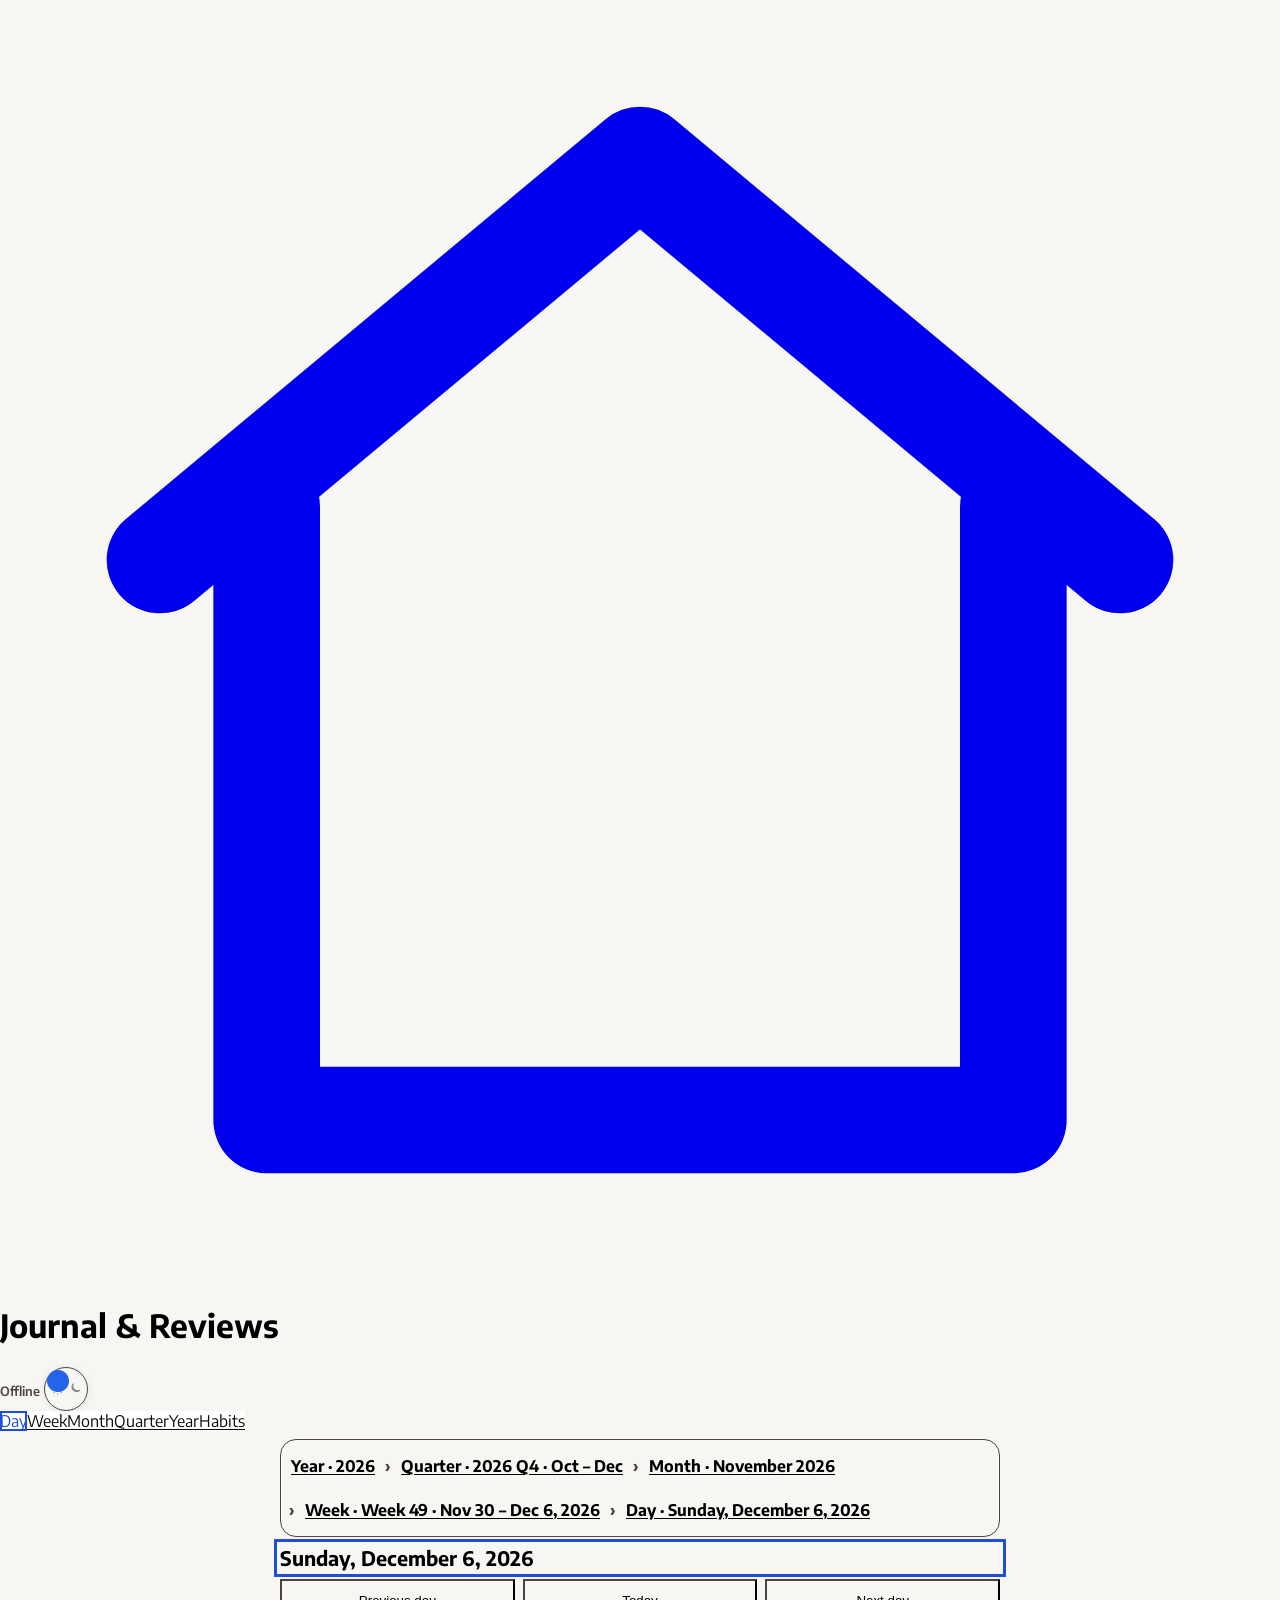
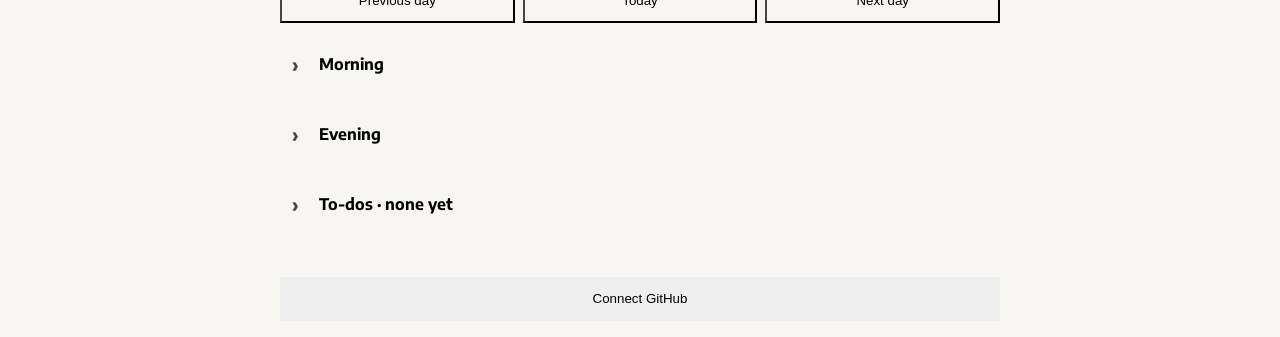
==== next/index.html @ 81396f69 "Add the journal next frame, navigation, and accessibility base. The new shell keeps the current hash" ====
<!DOCTYPE html>
<html lang="en">
<head>
  <meta charset="utf-8" />
  <meta name="viewport" content="width=device-width, initial-scale=1, viewport-fit=cover" />
  <meta name="theme-color" content="#f6f4ef" />
  <meta name="apple-mobile-web-app-capable" content="yes" />
  <meta name="apple-mobile-web-app-title" content="Journal" />
  <title>Journal & Reviews</title>
  <link rel="icon" href="data:image/svg+xml,<svg xmlns='http://www.w3.org/2000/svg' viewBox='0 0 100 100'><text y='.9em' font-size='90'>📓</text></svg>" />
  <link rel="stylesheet" href="https://fonts.googleapis.com/css2?family=Encode+Sans:wght@400;500;600;700&display=swap" />
  <link rel="stylesheet" href="../dong-ui/theme.css" />
  <link rel="stylesheet" href="/ui/shell.css" />
  <link rel="stylesheet" href="css/base.css" />
  <link rel="manifest" href="manifest.webmanifest" />
  <script src="../dong-ui/theme.js"></script>
</head>
<body class="dx">
  <a class="skip-link" href="#main">Skip to content</a>
  <header class="dx-header">
    <a class="dx-home" href="/" aria-label="Home">
      <svg viewBox="0 0 24 24" fill="none" stroke="currentColor" stroke-width="2" stroke-linecap="round" stroke-linejoin="round" aria-hidden="true"><path d="M3 10.5 12 3l9 7.5"/><path d="M5 9.5V21h14V9.5"/></svg>
    </a>
    <h1 class="dx-title">Journal &amp; Reviews</h1>
    <div class="dx-actions">
      <span id="sync-label" aria-live="polite"></span>
      <button type="button" data-dong-theme-toggle aria-label="Toggle color theme"></button>
    </div>
  </header>
  <nav id="tabs" class="dx-tabs" aria-label="Review period"></nav>
  <nav id="crumbs" class="crumbs" aria-label="Breadcrumb"></nav>
  <main id="main" tabindex="-1">
    <div class="period dx-card">
      <h2 id="period-heading" tabindex="-1"></h2>
      <div class="period-nav">
        <button type="button" id="prev" class="dx-btn dx-btn--ghost">Previous</button>
        <button type="button" id="today" class="dx-btn dx-btn--ghost">Today</button>
        <button type="button" id="next" class="dx-btn dx-btn--ghost">Next</button>
      </div>
    </div>
    <div id="view"></div>
  </main>
  <footer id="connect">
    <button type="button" id="btn-connect" class="dx-btn">Connect GitHub</button>
  </footer>
  <div id="announce" class="sr-only" aria-live="polite"></div>
  <script src="js/ui.js"></script>
  <script src="js/app.js"></script>
</body>
</html>
---- dong-ui/theme.css ----
/**
 * dong-ui — CloudCLI-inspired design tokens (original reimplementation).
 * Light: warm cream. Dark: near-black. Toggle via html.dark + theme.js.
 */

:root {
  --background: 44 22% 96%;
  --foreground: 36 25% 4%;
  --card: 0 0% 100%;
  --card-foreground: 36 25% 4%;
  --popover: 0 0% 100%;
  --popover-foreground: 36 25% 4%;
  --primary: 221.2 83.2% 53.3%;
  --primary-foreground: 210 40% 98%;
  --secondary: 44 15% 91%;
  --secondary-foreground: 36 15% 18%;
  --muted: 44 15% 91%;
  --muted-foreground: 40 8% 36%;
  --accent: 44 15% 91%;
  --accent-foreground: 36 15% 18%;
  --destructive: 0 84.2% 60.2%;
  --destructive-foreground: 210 40% 98%;
  --border: 44 14% 87%;
  --input: 44 14% 87%;
  --ring: 221.2 83.2% 53.3%;
  --radius: 0.5rem;

  --bg-hex: #f6f4ef;
  --fg-hex: #0d0b08;
  --card-hex: #ffffff;
  --primary-hex: #2563eb;
  --muted-hex: #ebeae5;
  --muted-fg-hex: #5c574f;
  --border-hex: #e2e0d9;
  --theme-color: #f6f4ef;

  --nav-glass-bg: 44 22% 96% / 0.7;
  --nav-glass-blur: 20px;
  --nav-glass-saturate: 1.8;

  --font-sans: "Encode Sans", -apple-system, BlinkMacSystemFont, "Segoe UI",
    Roboto, "Helvetica Neue", Arial, sans-serif;
  --app-accent: hsl(var(--primary));

  /* Compatibility aliases for existing app CSS (do not clobber HSL tokens) */
  --bg: hsl(var(--background));
  --bg-deep: hsl(var(--secondary));
  --bg-mid: hsl(var(--secondary));
  --bg-raised: hsl(var(--card));
  --bg-card: hsl(var(--card));
  --bg-elevated: hsl(var(--secondary));
  --ink: hsl(var(--foreground));
  --text: hsl(var(--foreground));
  --text-dim: hsl(var(--muted-foreground));
  --text-mute: hsl(var(--muted-foreground));
  --muted-text: hsl(var(--muted-foreground));
  --line: hsl(var(--border));
  --surface: hsl(var(--card) / 0.85);
  --font-body: var(--font-sans);
  --font-ui: var(--font-sans);
  --font-display: var(--font-sans);

  color-scheme: light;
}

html.dark {
  --background: 0 0% 8%;
  --foreground: 40 8% 93%;
  --card: 0 0% 12%;
  --card-foreground: 40 8% 93%;
  --popover: 0 0% 12%;
  --popover-foreground: 40 8% 93%;
  --primary: 217.2 91.2% 59.8%;
  --primary-foreground: 0 0% 8%;
  --secondary: 0 0% 17%;
  --secondary-foreground: 40 8% 93%;
  --muted: 0 0% 17%;
  --muted-foreground: 0 0% 72%;
  --accent: 0 0% 17%;
  --accent-foreground: 40 8% 93%;
  --destructive: 0 62.8% 30.6%;
  --destructive-foreground: 40 8% 93%;
  --border: 0 0% 17%;
  --input: 0 0% 23%;
  --ring: 217.2 91.2% 59.8%;

  --bg-hex: #141414;
  --fg-hex: #efeeec;
  --card-hex: #1f1f1f;
  --primary-hex: #3b82f6;
  --muted-hex: #2b2b2b;
  --muted-fg-hex: #b8b8b8;
  --border-hex: #2b2b2b;
  --theme-color: #141414;

  --nav-glass-bg: 0 0% 12% / 0.55;
  --nav-glass-blur: 24px;
  --nav-glass-saturate: 1.6;

  --bg: hsl(var(--background));
  --bg-deep: hsl(0 0% 6%);
  --bg-mid: hsl(var(--secondary));
  --bg-raised: hsl(var(--card));
  --bg-card: hsl(var(--card));
  --bg-elevated: hsl(var(--secondary));
  --ink: hsl(var(--foreground));
  --text: hsl(var(--foreground));
  --text-dim: hsl(var(--muted-foreground));
  --text-mute: hsl(var(--muted-foreground));
  --muted-text: hsl(var(--muted-foreground));
  --line: hsl(var(--border));
  --surface: hsl(var(--card) / 0.9);

  color-scheme: dark;
}

*,
*::before,
*::after {
  box-sizing: border-box;
}

html {
  -webkit-text-size-adjust: 100%;
}

body {
  margin: 0;
  min-height: 100vh;
  font-family: var(--font-sans);
  color: hsl(var(--foreground));
  background: hsl(var(--background));
  -webkit-font-smoothing: antialiased;
  -moz-osx-font-smoothing: grayscale;
}

body,
div,
section,
article,
aside,
header,
footer,
nav,
main,
h1,
h2,
h3,
h4,
h5,
h6,
p,
span,
ul,
ol,
li,
table,
tr,
td,
th,
form,
label {
  transition: background-color 200ms ease-in-out, border-color 200ms ease-in-out,
    color 200ms ease-in-out;
}

@media (prefers-reduced-motion: reduce) {
  *,
  *::before,
  *::after {
    animation-duration: 0.01ms !important;
    animation-iteration-count: 1 !important;
    transition-duration: 0.01ms !important;
  }
}

.nav-glass {
  background: hsl(var(--nav-glass-bg));
  backdrop-filter: blur(var(--nav-glass-blur)) saturate(var(--nav-glass-saturate));
  -webkit-backdrop-filter: blur(var(--nav-glass-blur))
    saturate(var(--nav-glass-saturate));
}

.ui-card {
  background: hsl(var(--card));
  color: hsl(var(--card-foreground));
  border: 1px solid hsl(var(--border) / 0.7);
  border-radius: calc(var(--radius) + 4px);
  box-shadow: 0 1px 2px hsl(0 0% 0% / 0.04);
}

.ui-btn {
  display: inline-flex;
  align-items: center;
  justify-content: center;
  gap: 0.4rem;
  height: 2.5rem;
  padding: 0 1rem;
  border-radius: var(--radius);
  border: 1px solid transparent;
  font-family: var(--font-sans);
  font-size: 0.875rem;
  font-weight: 500;
  cursor: pointer;
  background: hsl(var(--primary));
  color: hsl(var(--primary-foreground));
  transition: background-color 150ms ease, border-color 150ms ease,
    transform 100ms ease;
}

.ui-btn:hover {
  filter: brightness(1.05);
}

.ui-btn:focus-visible {
  outline: none;
  box-shadow: 0 0 0 3px hsl(var(--ring) / 0.35);
}

.ui-btn-ghost {
  background: hsl(var(--secondary));
  color: hsl(var(--secondary-foreground));
  border-color: hsl(var(--border) / 0.6);
}

.dong-theme-toggle {
  position: fixed;
  top: max(0.75rem, env(safe-area-inset-top));
  right: max(0.75rem, env(safe-area-inset-right));
  z-index: 1000;
  display: inline-flex;
  align-items: center;
  justify-content: center;
  width: 2.75rem;
  height: 1.75rem;
  padding: 0;
  border: 1px solid hsl(var(--border) / 0.7);
  border-radius: 999px;
  background: hsl(var(--card) / 0.85);
  backdrop-filter: blur(12px) saturate(1.4);
  -webkit-backdrop-filter: blur(12px) saturate(1.4);
  color: hsl(var(--foreground));
  cursor: pointer;
  box-shadow: 0 1px 8px hsl(0 0% 0% / 0.08);
}

.dong-theme-toggle:focus-visible {
  outline: none;
  box-shadow: 0 0 0 3px hsl(var(--ring) / 0.35);
}

.dong-theme-toggle__track {
  position: relative;
  width: 100%;
  height: 100%;
  display: flex;
  align-items: center;
  justify-content: space-between;
  padding: 0 0.35rem;
}

.dong-theme-toggle__icon {
  width: 0.85rem;
  height: 0.85rem;
  opacity: 0.45;
}

.dong-theme-toggle__icon.is-active {
  opacity: 1;
  color: hsl(var(--primary));
}

.dong-theme-toggle__knob {
  position: absolute;
  top: 2px;
  left: 2px;
  width: calc(1.75rem - 6px);
  height: calc(1.75rem - 6px);
  border-radius: 999px;
  background: hsl(var(--primary));
  transition: transform 180ms cubic-bezier(0.4, 0, 0.2, 1);
  pointer-events: none;
}

html.dark .dong-theme-toggle__knob {
  transform: translateX(1rem);
}

.dong-topbar {
  position: sticky;
  top: 0;
  z-index: 50;
  display: flex;
  align-items: center;
  justify-content: space-between;
  gap: 0.75rem;
  min-height: 3rem;
  padding: 0.5rem 1rem;
  padding-top: max(0.5rem, env(safe-area-inset-top));
  border-bottom: 1px solid hsl(var(--border) / 0.5);
}

.dong-topbar .dong-theme-toggle {
  position: static;
}

.dong-home-link {
  display: inline-flex;
  align-items: center;
  justify-content: center;
  flex-shrink: 0;
  width: 44px;
  height: 44px;
  margin-left: auto;
  border-radius: 999px;
  color: hsl(var(--muted-foreground));
  text-decoration: none;
  transition: color 0.15s, background-color 0.15s;
}

.dong-home-link:hover,
.dong-home-link:focus-visible {
  color: hsl(var(--foreground));
  background: hsl(var(--muted-foreground) / 0.12);
}

/* App headers often push the toggle right with an auto margin; the link takes that role. */
.dong-home-link + .dong-theme-toggle {
  margin-left: 0 !important;
}
---- next/css/base.css ----
/* Frame layout, contrast, focus, and folds for the rebuilt journal. */

[hidden] {
  display: none !important;
}

:root {
  --jn-focus: #1d4ed8;
  --jn-line: #4b453f;
  --jn-text: var(--dx-text);
  --jn-muted: #4b453f;
}

html.dark {
  --jn-focus: #93c5fd;
  --jn-line: #d4d4d4;
  --jn-muted: #d4d4d4;
}

body.dx,
body.dx *,
body.dx *::before,
body.dx *::after {
  box-sizing: border-box;
}

body.dx {
  max-width: 100%;
}

body.dx * {
  transition: none !important;
}

body.dx,
.dx-card,
.crumbs,
.dx-header,
.dx-tabs,
.todo textarea,
.info-tip {
  color: var(--dx-text);
}

.dx-header,
.dx-tabs,
.dx-card,
.crumbs,
.todo textarea,
.info-tip,
.skip-link:focus {
  background-color: var(--dx-card-solid);
}

.dx-header {
  background-color: var(--dx-bg);
  max-width: 100%;
}

.dx-actions {
  min-width: 0;
}

#sync-label {
  min-width: 0;
  max-width: 6.5rem;
  overflow: hidden;
  text-overflow: ellipsis;
  white-space: nowrap;
  text-align: right;
  font-size: 0.8rem;
  font-weight: 600;
  color: var(--jn-muted);
}

.dx-header .dong-theme-toggle {
  position: static;
  width: 44px;
  height: 44px;
  min-width: 44px;
  min-height: 44px;
  flex: 0 0 44px;
  border-color: var(--jn-line);
  color: var(--dx-text);
  background: var(--dx-card-solid);
}

#main,
.crumbs,
#connect {
  width: min(720px, calc(100% - 24px));
  margin-left: auto;
  margin-right: auto;
}

#main {
  padding-bottom: calc(24px + env(safe-area-inset-bottom));
}

#main:focus {
  outline: none;
}

.dx-tabs {
  flex-wrap: wrap;
  overflow: visible;
  width: min(720px, calc(100% - 24px));
  border-radius: 16px;
  background: var(--dx-card-solid);
  border-color: var(--jn-line);
}

.dx-tabs > a {
  flex: 1 1 calc(33.33% - 4px);
  min-width: 44px;
  min-height: 44px;
  white-space: normal;
  background-color: #ffffff;
  color: #0d0b08;
  text-decoration: underline;
  text-underline-offset: 2px;
}

.dx-tabs > a[aria-current="page"] {
  background-color: #ffffff;
  color: #1d4ed8;
  box-shadow: inset 0 0 0 2px #1d4ed8;
}

html.dark .dx-tabs {
  background-color: #1f1f1f;
  border-color: #d4d4d4;
}

html.dark .dx-tabs > a,
html.dark .dx-tabs > a[aria-current="page"] {
  background-color: #1f1f1f;
  color: #efeeec;
}

html.dark .dx-tabs > a[aria-current="page"] {
  color: #93c5fd;
  box-shadow: inset 0 0 0 2px #93c5fd;
}

.crumbs {
  margin-top: 8px;
  margin-bottom: 8px;
  padding: 4px;
  border: 1px solid var(--jn-line);
  border-radius: 16px;
}

.crumbs ol {
  display: flex;
  flex-wrap: wrap;
  align-items: center;
  gap: 0;
  list-style: none;
  margin: 0;
  padding: 0;
}

.crumbs li {
  display: flex;
  align-items: center;
  min-width: 0;
  max-width: 100%;
}

.crumbs li + li::before {
  content: "\203A";
  padding: 0 4px;
  color: var(--jn-muted);
  font-weight: 700;
}

.crumbs a {
  display: inline-flex;
  align-items: center;
  max-width: 100%;
  min-width: 44px;
  min-height: 44px;
  padding: 4px 6px;
  color: var(--dx-accent);
  font-weight: 700;
  overflow-wrap: anywhere;
  text-decoration: underline;
  text-underline-offset: 2px;
}

.period {
  margin: 8px 0 12px;
}

#period-heading {
  margin: 0 0 8px;
  font-size: 1.25rem;
  line-height: 1.3;
  overflow-wrap: anywhere;
}

#period-heading:focus {
  outline: 3px solid var(--jn-focus);
  outline-offset: 3px;
}

.period-nav {
  display: flex;
  flex-wrap: wrap;
  gap: 8px;
}

.period-nav .dx-btn {
  flex: 1 1 30%;
  max-width: 100%;
  min-width: 44px;
  min-height: 44px;
  white-space: normal;
}

.dx-btn {
  min-height: 44px;
  min-width: 44px;
  border-color: transparent;
}

.dx-btn--ghost {
  color: var(--dx-text);
  background: var(--dx-card-solid);
  border-color: var(--jn-line);
}

#connect {
  margin-top: 8px;
  margin-bottom: 16px;
}

#connect[hidden] {
  display: none;
}

#btn-connect {
  width: 100%;
}

.skip-link {
  position: absolute;
  left: 8px;
  top: 8px;
  z-index: 80;
  display: inline-flex;
  align-items: center;
  min-width: 44px;
  min-height: 44px;
  padding: 8px 12px;
  border-radius: 10px;
  background: var(--dx-card-solid);
  color: var(--dx-text);
  font-weight: 700;
  text-decoration: underline;
  transform: translateY(-160%);
  pointer-events: none;
}

.skip-link:focus {
  transform: none;
  pointer-events: auto;
}

.sr-only {
  position: absolute;
  width: 1px;
  height: 1px;
  padding: 0;
  margin: -1px;
  overflow: hidden;
  clip-path: inset(50%);
  white-space: nowrap;
  border: 0;
}

body.dx :focus-visible {
  outline: 3px solid var(--jn-focus);
  outline-offset: 2px;
}

.dx-header .dong-theme-toggle:focus-visible {
  outline: 3px solid var(--jn-focus);
  outline-offset: 2px;
  box-shadow: none;
}

.fold {
  margin: 0 0 10px;
  padding: 8px 12px;
  max-width: 100%;
}

.fold-summary {
  display: flex;
  align-items: center;
  gap: 8px;
  min-height: 44px;
  margin: 0;
  padding: 4px 0;
  list-style: none;
  cursor: pointer;
  font-weight: 700;
  line-height: 1.35;
}

.fold-summary::-webkit-details-marker {
  display: none;
}

.fold-summary::marker {
  content: "";
}

.fold-summary::before {
  content: "\203A";
  flex: 0 0 auto;
  width: 1em;
  color: var(--jn-muted);
  font-size: 1.2rem;
  line-height: 1;
}

.fold[open] > .fold-summary::before {
  transform: rotate(90deg);
}

.fold-line {
  min-width: 0;
  margin: 0;
  font-size: 1rem;
  line-height: 1.35;
}

.fold:not([open]) > .fold-summary .fold-line {
  overflow: hidden;
  white-space: nowrap;
  text-overflow: ellipsis;
}

.fold-body {
  min-width: 0;
  padding-top: 4px;
}

.field-line,
.empty-line,
.habit-note {
  margin: 0 0 8px;
  overflow-wrap: anywhere;
  line-height: 1.4;
}

.field-name {
  font-weight: 700;
}

.todo-list,
.undo-list {
  list-style: none;
  margin: 0;
  padding: 0;
}

.todo,
.undo-row {
  display: flex;
  flex-wrap: wrap;
  align-items: flex-start;
  gap: 8px;
  max-width: 100%;
  margin: 0 0 8px;
}

.todo-check {
  width: 44px;
  height: 44px;
  min-width: 44px;
  min-height: 44px;
  margin: 0;
  accent-color: var(--dx-accent);
  border: 2px solid var(--jn-line);
  border-radius: 8px;
}

.todo textarea {
  flex: 1 1 8rem;
  min-width: 0;
  min-height: 44px;
  box-sizing: border-box;
  padding: 10px 12px;
  border: 2px solid var(--jn-line);
  border-radius: 10px;
  font: inherit;
  font-size: 16px;
  line-height: 1.4;
  resize: vertical;
  background: var(--dx-card-solid);
  color: var(--dx-text);
}

.todo textarea::placeholder {
  color: var(--jn-muted);
  opacity: 1;
}

.todo .del,
.info-btn,
.undo-row button,
.add-todo {
  min-width: 44px;
  min-height: 44px;
}

.add-todo {
  width: 100%;
  margin-top: 4px;
}

.year-status {
  display: flex;
  flex-wrap: wrap;
  gap: 6px;
  width: 100%;
  margin: 0 0 8px;
}

.year-status [role="radio"] {
  min-width: 44px;
  min-height: 44px;
  padding: 8px 10px;
  border: 2px solid var(--jn-line);
  border-radius: 999px;
  background: var(--dx-card-solid);
  color: var(--dx-text);
  font: inherit;
  font-weight: 700;
}

.year-status [role="radio"][aria-checked="true"] {
  border-color: var(--dx-accent);
  box-shadow: inset 0 0 0 2px var(--dx-accent);
}

.info-wrap {
  position: relative;
  display: block;
  max-width: 100%;
  margin: 0 0 8px;
}

.info-tip {
  display: block;
  margin-top: 6px;
  padding: 8px 10px;
  border: 2px solid var(--jn-line);
  border-radius: 10px;
  line-height: 1.4;
  overflow-wrap: anywhere;
}

.undo-row {
  align-items: center;
}

html.dark .crumbs,
html.dark .dx-card,
html.dark .todo textarea,
html.dark .info-tip,
html.dark .dx-btn--ghost,
html.dark .info-btn,
html.dark .year-status [role="radio"] {
  background-color: #1f1f1f;
  color: #efeeec;
}

html.dark .crumbs a {
  background-color: #1f1f1f;
  color: #93c5fd;
}

html.dark .dx-btn {
  background-color: #60a5fa;
  color: #0d0d0d;
}

html.dark .dx-btn--ghost {
  background-color: #1f1f1f;
  color: #efeeec;
  border-color: #d4d4d4;
}

@media (prefers-reduced-motion: reduce) {
  *,
  *::before,
  *::after {
    animation: none !important;
    transition: none !important;
    scroll-behavior: auto !important;
  }
}
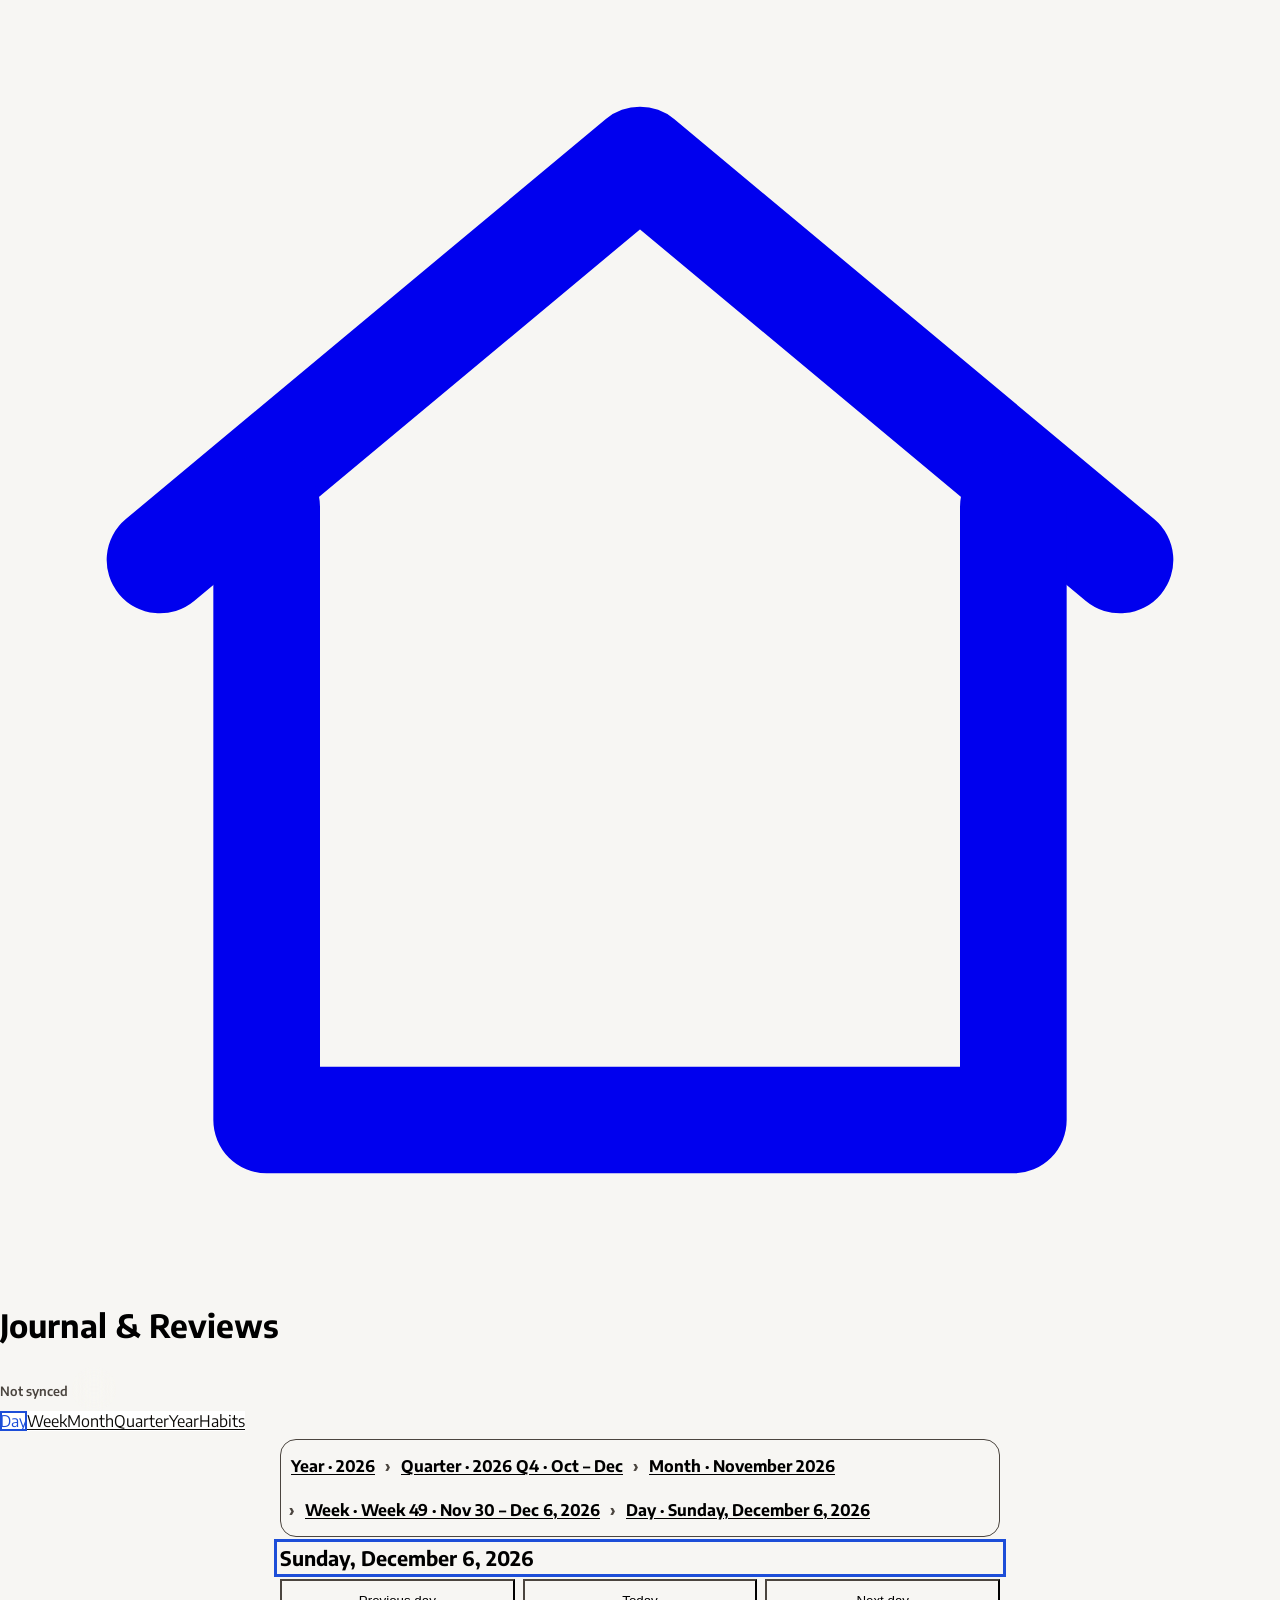
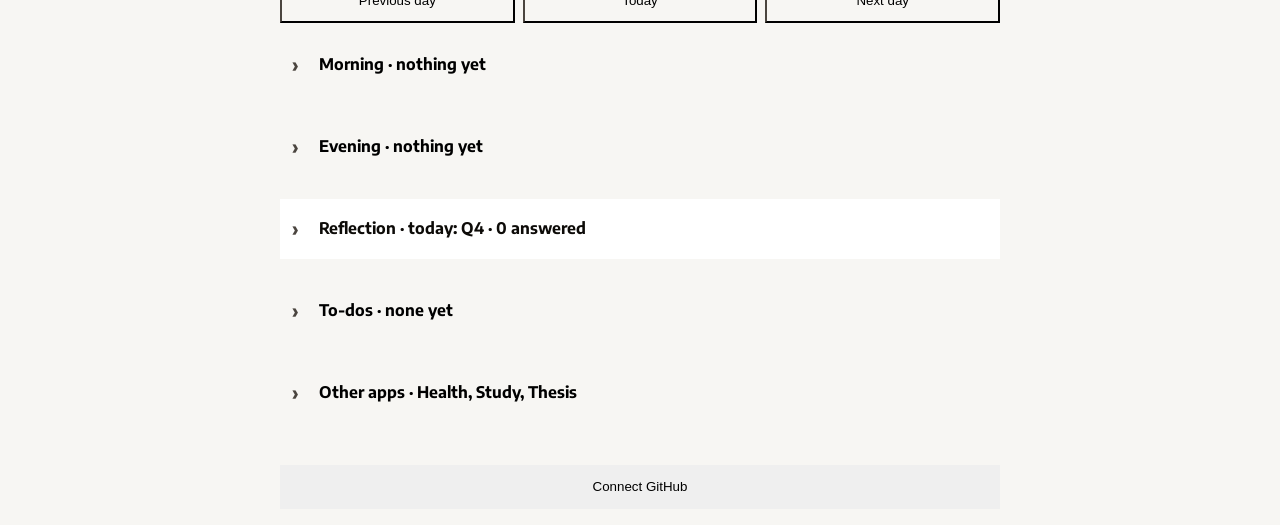
==== commit 565ffdee: "next: wire real JournalData/JournalOps/JournalUI and drop app.js stand-ins - index.html loads the re" ====
--- a/next/index.html
+++ b/next/index.html
@@ -12,6 +12,10 @@
   <link rel="stylesheet" href="../dong-ui/theme.css" />
   <link rel="stylesheet" href="/ui/shell.css" />
   <link rel="stylesheet" href="css/base.css" />
+  <link rel="stylesheet" href="css/day.css" />
+  <link rel="stylesheet" href="css/reflect.css" />
+  <link rel="stylesheet" href="css/period.css" />
+  <link rel="stylesheet" href="css/habits.css" />
   <link rel="manifest" href="manifest.webmanifest" />
   <script src="../dong-ui/theme.js"></script>
 </head>
@@ -44,7 +48,15 @@
     <button type="button" id="btn-connect" class="dx-btn">Connect GitHub</button>
   </footer>
   <div id="announce" class="sr-only" aria-live="polite"></div>
+  <script src="js/data.js"></script>
+  <script src="js/ops.js"></script>
+  <script src="js/gamify.js"></script>
   <script src="js/ui.js"></script>
+  <script src="js/trends.js"></script>
+  <script src="js/views/reflect.js"></script>
+  <script src="js/views/day.js"></script>
+  <script src="js/views/period.js"></script>
+  <script src="js/views/habits.js"></script>
   <script src="js/app.js"></script>
 </body>
 </html>
--- a/next/css/base.css
+++ b/next/css/base.css
@@ -297,25 +297,27 @@
   max-width: 100%;
 }
 
+.fold-heading {
+  margin: 0;
+  font-size: 1rem;
+}
+
 .fold-summary {
   display: flex;
   align-items: center;
   gap: 8px;
+  width: 100%;
   min-height: 44px;
   margin: 0;
   padding: 4px 0;
-  list-style: none;
+  border: 0;
+  background: none;
+  color: inherit;
+  font: inherit;
+  text-align: left;
   cursor: pointer;
   font-weight: 700;
   line-height: 1.35;
-}
-
-.fold-summary::-webkit-details-marker {
-  display: none;
-}
-
-.fold-summary::marker {
-  content: "";
 }
 
 .fold-summary::before {
@@ -327,8 +329,14 @@
   line-height: 1;
 }
 
-.fold[open] > .fold-summary::before {
+.fold.is-open > .fold-bar .fold-summary::before {
   transform: rotate(90deg);
+}
+
+@media (prefers-reduced-motion: no-preference) {
+  .fold-summary::before {
+    transition: transform 0.15s ease;
+  }
 }
 
 .fold-line {
@@ -338,7 +346,7 @@
   line-height: 1.35;
 }
 
-.fold:not([open]) > .fold-summary .fold-line {
+.fold:not(.is-open) > .fold-bar .fold-line {
   overflow: hidden;
   white-space: nowrap;
   text-overflow: ellipsis;
--- a/next/css/day.css
+++ b/next/css/day.css
@@ -0,0 +1,261 @@
+/* Day view. Cards stay opaque so text stays readable over the shell art. */
+
+.day-view {
+  display: flex;
+  flex-direction: column;
+  gap: 12px;
+  width: 100%;
+  max-width: 100%;
+  min-width: 0;
+  color: var(--dx-text);
+  overflow-wrap: anywhere;
+}
+
+.day-view,
+.day-view * {
+  box-sizing: border-box;
+  min-width: 0;
+}
+
+.day-quote,
+.day-fold {
+  max-width: 100%;
+  background: var(--dx-card-solid);
+  color: var(--dx-text);
+}
+
+.day-quote {
+  margin: 0;
+}
+
+.day-quote blockquote {
+  margin: 0;
+  max-width: 100%;
+  font-size: 1.05rem;
+  line-height: 1.45;
+  overflow-wrap: anywhere;
+  word-break: break-word;
+}
+
+.day-fold-body {
+  max-width: 100%;
+  padding-top: 8px;
+}
+
+.day-field {
+  margin: 0 0 12px;
+  max-width: 100%;
+}
+
+.day-label-row {
+  display: flex;
+  align-items: center;
+  justify-content: space-between;
+  gap: 8px;
+  max-width: 100%;
+}
+
+.day-label {
+  margin: 0;
+  font-weight: 600;
+  line-height: 1.35;
+}
+
+.day-copy,
+.day-note,
+.day-missing,
+.day-list,
+.day-carry-text,
+.day-meter {
+  max-width: 100%;
+  overflow-wrap: anywhere;
+  word-break: break-word;
+}
+
+.day-copy {
+  margin: 4px 0 0;
+  line-height: 1.45;
+  white-space: pre-wrap;
+}
+
+.day-list {
+  margin: 4px 0 0;
+  padding-left: 1.2rem;
+}
+
+.day-list li {
+  margin: 2px 0;
+  line-height: 1.4;
+}
+
+.day-note,
+.day-missing {
+  margin: 6px 0 0;
+  color: var(--dx-muted);
+  line-height: 1.4;
+}
+
+.day-meter {
+  display: flex;
+  align-items: center;
+  gap: 8px;
+  margin: 0 0 8px;
+  min-height: 44px;
+}
+
+.day-emoji {
+  flex: none;
+  font-size: 1.4rem;
+  line-height: 1;
+}
+
+.day-info {
+  flex: none;
+  min-width: 44px;
+  min-height: 44px;
+  padding: 0 12px;
+  border: 1px solid var(--dx-border);
+  border-radius: 10px;
+  background: var(--dx-card-solid);
+  color: var(--dx-text);
+  font: 600 0.9rem/1 var(--dx-font, inherit);
+}
+
+.day-view label {
+  display: flex;
+  align-items: flex-start;
+  gap: 8px;
+  max-width: 100%;
+}
+
+.day-view label span {
+  flex: 1;
+  padding-top: 10px;
+  overflow-wrap: anywhere;
+  word-break: break-word;
+}
+
+.day-todo {
+  display: flex;
+  flex-direction: column;
+  align-items: stretch;
+  gap: 8px;
+  margin: 0 0 12px;
+  max-width: 100%;
+}
+
+.day-study,
+.day-add,
+.day-app,
+.day-view button,
+.day-view a.dx-btn {
+  min-height: 44px;
+  min-width: 44px;
+  max-width: 100%;
+  white-space: normal;
+}
+
+.day-study {
+  margin-top: 6px;
+  background: var(--dx-card-solid);
+  color: var(--dx-text);
+  text-decoration: underline;
+}
+
+.day-yesterday {
+  margin-top: 12px;
+}
+
+.day-carry-list,
+.day-apps {
+  list-style: none;
+  margin: 8px 0 0;
+  padding: 0;
+}
+
+.day-carry {
+  display: flex;
+  flex-direction: column;
+  align-items: stretch;
+  gap: 6px;
+  margin: 0 0 10px;
+}
+
+.day-add {
+  width: 100%;
+  background: var(--dx-card-solid);
+  color: var(--dx-text);
+}
+
+.day-apps {
+  display: flex;
+  flex-direction: column;
+  gap: 8px;
+}
+
+.day-app {
+  display: flex;
+  align-items: center;
+  min-height: 44px;
+  padding: 8px 12px;
+  border: 1px solid var(--dx-border);
+  border-radius: 10px;
+  background: var(--dx-card-solid);
+  color: var(--dx-accent);
+  font-weight: 600;
+  text-decoration: underline;
+}
+
+.day-view textarea,
+.day-view input[type="text"] {
+  display: block;
+  width: 100%;
+  max-width: 100%;
+  min-height: 44px;
+  padding: 8px 10px;
+  border: 1px solid var(--dx-border);
+  border-radius: 10px;
+  background: var(--dx-card-solid);
+  color: var(--dx-text);
+  font: inherit;
+  line-height: 1.4;
+}
+
+.day-view input[type="checkbox"] {
+  width: 44px;
+  height: 44px;
+  min-width: 44px;
+  margin: 0;
+  flex: 0 0 44px;
+  accent-color: var(--dx-accent);
+}
+
+.day-view a:focus-visible,
+.day-view button:focus-visible,
+.day-view input:focus-visible,
+.day-view textarea:focus-visible {
+  outline: 3px solid var(--dx-accent);
+  outline-offset: 2px;
+}
+
+.day-view .sr-only {
+  position: absolute;
+  width: 1px;
+  height: 1px;
+  padding: 0;
+  margin: -1px;
+  overflow: hidden;
+  clip: rect(0, 0, 0, 0);
+  white-space: nowrap;
+  border: 0;
+}
+
+@media (prefers-reduced-motion: reduce) {
+  .day-view *,
+  .day-view *::before,
+  .day-view *::after {
+    animation: none !important;
+    transition: none !important;
+    scroll-behavior: auto !important;
+  }
+}
--- a/next/css/reflect.css
+++ b/next/css/reflect.css
@@ -0,0 +1,157 @@
+/* Reflections. Opaque cards so text stays 4.5:1 on the shell art. */
+
+.reflect-fold {
+  max-width: 100%;
+  min-width: 0;
+  box-sizing: border-box;
+  background-color: var(--dx-card-solid, #ffffff);
+  color: var(--dx-text, #0d0b08);
+  overflow-wrap: anywhere;
+}
+
+.reflect-fold,
+.reflect-fold * {
+  box-sizing: border-box;
+}
+
+html.dark .reflect-fold,
+html[data-theme="dark"] .reflect-fold {
+  background-color: var(--dx-card-solid, #1f1f1f);
+  color: var(--dx-text, #efeeec);
+}
+
+.reflect-fold .reflect-fold {
+  margin-top: 8px;
+  box-shadow: none;
+}
+
+.reflect-box:focus-visible,
+.reflect-save:focus-visible {
+  outline: 3px solid var(--dx-accent, #1d4ed8);
+  outline-offset: 2px;
+}
+
+.reflect-kicker,
+.reflect-when,
+.reflect-note,
+.reflect-count {
+  color: var(--dx-muted, #5c574f);
+}
+
+.reflect-kicker,
+.reflect-count,
+.reflect-note {
+  margin: 0 0 8px;
+  font-size: 0.95rem;
+  font-weight: 700;
+  line-height: 1.4;
+  overflow-wrap: anywhere;
+}
+
+.reflect-today {
+  min-width: 0;
+}
+
+.reflect-field {
+  display: block;
+  min-width: 0;
+  margin: 0 0 8px;
+  color: inherit;
+  font-weight: 600;
+  line-height: 1.4;
+}
+
+.reflect-question,
+.reflect-answer,
+.reflect-empty {
+  display: block;
+  margin: 0 0 8px;
+  color: inherit;
+  font-weight: 600;
+  line-height: 1.4;
+  overflow-wrap: anywhere;
+}
+
+.reflect-answer,
+.reflect-empty {
+  font-weight: 400;
+  white-space: pre-wrap;
+}
+
+.reflect-box {
+  display: block;
+  width: 100%;
+  max-width: 100%;
+  min-height: 88px;
+  margin: 0;
+  padding: 10px 12px;
+  border: 2px solid var(--dx-muted, #5c574f);
+  border-radius: 10px;
+  background: var(--dx-card-solid, #ffffff);
+  color: var(--dx-text, #0d0b08);
+  font: inherit;
+  font-size: 16px;
+  line-height: 1.4;
+  resize: vertical;
+}
+
+html.dark .reflect-box,
+html[data-theme="dark"] .reflect-box {
+  background: var(--dx-card-solid, #1f1f1f);
+  color: var(--dx-text, #efeeec);
+  border-color: var(--dx-muted, #b8b8b8);
+}
+
+.reflect-actions {
+  display: flex;
+  flex-wrap: wrap;
+  align-items: center;
+  gap: 8px;
+  margin: 0 0 12px;
+}
+
+.reflect-save {
+  min-width: 44px;
+  min-height: 44px;
+  padding: 0 16px;
+  border: 2px solid var(--dx-accent, #1d4ed8);
+  border-radius: 10px;
+  background: var(--dx-accent, #1d4ed8);
+  color: var(--dx-accent-fg, #ffffff);
+  font: inherit;
+  font-size: 1rem;
+  font-weight: 700;
+  line-height: 1;
+  cursor: pointer;
+}
+
+.reflect-answers {
+  list-style: none;
+  margin: 0;
+  padding: 0;
+}
+
+.reflect-answers li {
+  min-width: 0;
+  margin: 0 0 8px;
+  padding-top: 8px;
+  border-top: 2px solid var(--dx-muted, #5c574f);
+}
+
+.reflect-when {
+  display: block;
+  margin: 0 0 4px;
+  font-size: 0.95rem;
+  font-weight: 700;
+}
+
+.reflect-digest {
+  min-width: 0;
+}
+
+@media (prefers-reduced-motion: reduce) {
+  .reflect-fold,
+  .reflect-fold * {
+    transition: none;
+  }
+}
--- a/next/css/period.css
+++ b/next/css/period.css
@@ -0,0 +1,247 @@
+.period-view {
+  --trend-mood: #0b3d91;
+  --trend-energy: #8a3b00;
+  display: flex;
+  flex-direction: column;
+  gap: 12px;
+  min-width: 0;
+  max-width: 100%;
+  color: var(--dx-text, #0d0b08);
+}
+
+html.dark .period-view,
+[data-theme="dark"] .period-view {
+  --trend-mood: #9ec5ff;
+  --trend-energy: #ffb15a;
+}
+
+@media (prefers-color-scheme: dark) {
+  :root:not([data-theme]):not([style*="color-scheme"]) .period-view {
+    --trend-mood: #9ec5ff;
+    --trend-energy: #ffb15a;
+  }
+}
+
+.period-view,
+.period-view * {
+  box-sizing: border-box;
+  overflow-wrap: anywhere;
+  min-width: 0;
+}
+
+.period-view .period-fold {
+  background: var(--dx-card-solid, #ffffff);
+  color: var(--dx-text, #0d0b08);
+  max-width: 100%;
+}
+
+.period-view .fold-body,
+.period-view .period-fold > div {
+  padding: 0 12px 12px;
+}
+
+.period-view h4 {
+  margin: 0;
+  font-size: 1rem;
+  line-height: 1.3;
+}
+
+.period-view p,
+.period-view li {
+  margin: 0 0 8px;
+  line-height: 1.4;
+}
+
+.period-view .period-field {
+  margin-top: 12px;
+}
+
+.period-view .period-field-head {
+  display: flex;
+  flex-wrap: wrap;
+  align-items: center;
+  gap: 8px;
+  margin-bottom: 4px;
+}
+
+.period-view .period-merge {
+  margin-top: 4px;
+}
+
+.period-view .period-list,
+.period-view .period-readonly {
+  margin: 4px 0 0;
+  padding-left: 1.2em;
+}
+
+.period-view a {
+  color: var(--dx-text, #0d0b08);
+  text-decoration: underline;
+}
+
+.period-view a.period-child,
+.period-view a.period-habit,
+.period-view a.period-app {
+  display: flex;
+  align-items: center;
+  width: 100%;
+  min-height: 44px;
+  margin-top: 4px;
+  padding: 8px 10px;
+}
+
+.period-view button,
+.period-view label,
+.period-view input,
+.period-view textarea,
+.period-view select {
+  min-height: 44px;
+  min-width: 44px;
+}
+
+.period-view button {
+  padding: 8px 12px;
+  border: 1px solid var(--dx-border, #c8c4ba);
+  border-radius: 10px;
+  background: var(--dx-card-solid, #ffffff);
+  color: var(--dx-text, #0d0b08);
+  font: inherit;
+}
+
+.period-view textarea,
+.period-view input[type="text"] {
+  display: block;
+  width: 100%;
+  max-width: 100%;
+}
+
+.period-view label.period-check {
+  display: flex;
+  align-items: center;
+  gap: 8px;
+  width: 100%;
+  min-height: 44px;
+}
+
+.period-view input[type="checkbox"],
+.period-view input[type="radio"] {
+  width: 44px;
+  height: 44px;
+  flex: none;
+}
+
+.period-view [role="radiogroup"] {
+  display: flex;
+  flex-direction: column;
+  gap: 4px;
+  margin: 4px 0 12px;
+}
+
+.period-view a:focus,
+.period-view button:focus,
+.period-view input:focus,
+.period-view textarea:focus,
+.period-view select:focus,
+.period-view [tabindex]:focus,
+.period-view a:focus-visible,
+.period-view button:focus-visible,
+.period-view input:focus-visible,
+.period-view textarea:focus-visible,
+.period-view select:focus-visible,
+.period-view [tabindex]:focus-visible {
+  outline: 3px solid var(--dx-accent, #1d4ed8);
+  outline-offset: 2px;
+}
+
+.trend-chart {
+  display: block;
+  width: 100%;
+  height: auto;
+  max-width: 100%;
+}
+
+.trend-grid {
+  stroke: var(--dx-border, #c8c4ba);
+  stroke-width: 1;
+}
+
+.trend-axis {
+  fill: var(--dx-text, #0d0b08);
+  font-size: 12px;
+  font-family: var(--dx-font, sans-serif);
+}
+
+.trend-mood {
+  stroke: var(--trend-mood);
+  fill: var(--trend-mood);
+}
+
+.trend-energy {
+  stroke: var(--trend-energy);
+  fill: var(--trend-energy);
+}
+
+path.trend-mood,
+path.trend-energy,
+.trend-key .trend-mood,
+.trend-key .trend-energy {
+  fill: none;
+  stroke-width: 3;
+}
+
+path.trend-energy,
+.trend-key .trend-energy {
+  stroke-dasharray: 7 5;
+}
+
+.trend-legend {
+  display: flex;
+  flex-wrap: wrap;
+  gap: 8px 16px;
+  margin: 8px 0;
+  padding: 0;
+  list-style: none;
+}
+
+.trend-legend li {
+  display: flex;
+  align-items: center;
+  gap: 8px;
+  min-height: 44px;
+  margin: 0;
+}
+
+.trend-key {
+  width: 44px;
+  height: 12px;
+  flex: none;
+}
+
+.period-table {
+  width: 100%;
+  border-collapse: collapse;
+  table-layout: fixed;
+}
+
+.period-table caption {
+  caption-side: top;
+  margin: 0 0 8px;
+  text-align: left;
+  font-weight: 600;
+  color: var(--dx-text, #0d0b08);
+}
+
+.period-table th,
+.period-table td {
+  padding: 8px 4px;
+  border-bottom: 1px solid var(--dx-border, #c8c4ba);
+  text-align: left;
+  vertical-align: top;
+  color: var(--dx-text, #0d0b08);
+}
+
+@media (prefers-reduced-motion: reduce) {
+  .period-view * {
+    scroll-behavior: auto;
+  }
+}
--- a/next/css/habits.css
+++ b/next/css/habits.css
@@ -0,0 +1,537 @@
+/* Habits view. Colours below meet 3:1 on the card in light and dark. No opacity dimming. */
+
+.habit-view {
+  max-width: 100%;
+  min-width: 0;
+  color: var(--dx-text);
+}
+
+.habit-view .habit-fold {
+  display: block;
+  max-width: 100%;
+  min-width: 0;
+  margin: 0 0 12px;
+  box-sizing: border-box;
+}
+
+.habit-view .habit-body {
+  min-width: 0;
+  max-width: 100%;
+}
+
+.habit-view button:focus-visible,
+.habit-view a:focus-visible,
+.habit-view .heat-scroll:focus-visible {
+  outline: 2px solid var(--dx-accent);
+  outline-offset: 2px;
+}
+
+.habit-view .habit-note,
+.habit-view .heat-detail,
+.habit-view .trend-tip,
+.habit-view .identity,
+.habit-view .xp-today {
+  margin: 8px 0;
+  overflow-wrap: anywhere;
+  font-size: 0.9rem;
+  line-height: 1.4;
+  color: var(--dx-text);
+}
+
+.habit-view .cite-row,
+.habit-view .mech,
+.habit-view .linchpin-mark,
+.habit-view .surprise-row,
+.habit-view .level-row {
+  display: flex;
+  flex-wrap: wrap;
+  align-items: center;
+  gap: 6px 8px;
+  max-width: 100%;
+  min-width: 0;
+}
+
+.habit-view .level-row {
+  justify-content: space-between;
+  margin-top: 8px;
+}
+
+.habit-view .level-row b { font-size: 1.25rem; }
+
+.habit-view .info-btn {
+  min-width: 44px;
+  min-height: 44px;
+  padding: 0 12px;
+  border-radius: 999px;
+  border: 1px solid var(--dx-border);
+  background: var(--dx-card-solid);
+  color: var(--dx-text);
+  font: inherit;
+  font-weight: 600;
+  cursor: pointer;
+}
+
+.habit-view .info-wrap { position: relative; display: inline-flex; max-width: 100%; }
+
+.habit-view .info-tip {
+  display: block;
+  max-width: 100%;
+  margin-top: 6px;
+  padding: 8px 10px;
+  border: 1px solid var(--dx-border);
+  border-radius: 12px;
+  background: var(--dx-card-solid);
+  color: var(--dx-text);
+  overflow-wrap: anywhere;
+}
+
+.habit-view .info-tip[hidden] { display: none !important; }
+
+.habit-view .play-row {
+  display: flex;
+  flex-wrap: wrap;
+  align-items: center;
+  gap: 12px;
+  max-width: 100%;
+}
+
+.habit-view .play-copy { flex: 1 1 160px; min-width: 0; }
+
+.habit-view .day-ring {
+  width: 88px;
+  height: 88px;
+  flex: none;
+  display: grid;
+  place-items: center;
+  border-radius: 50%;
+  background: conic-gradient(var(--dx-accent) calc(var(--p) * 1%), var(--dx-card-solid) 0);
+  box-shadow: inset 0 0 0 1px var(--dx-border);
+}
+
+.habit-view .day-ring-num { font-weight: 700; }
+.habit-view .day-ring-num strong { font-size: 1.4rem; }
+.habit-view .play-status { margin: 0; font-weight: 700; }
+.habit-view .play-streak,
+.habit-view .cycle-label { margin: 2px 0 0; }
+
+.habit-view .rate-bar {
+  display: block;
+  height: 10px;
+  width: 100%;
+  max-width: 100%;
+  margin-top: 6px;
+  border-radius: 999px;
+  background: var(--dx-card-solid);
+  box-shadow: inset 0 0 0 1px var(--dx-border);
+  overflow: hidden;
+}
+
+.habit-view .rate-bar i {
+  display: block;
+  height: 100%;
+  width: var(--v, 0%);
+  background: var(--dx-accent);
+}
+
+.habit-view .surprise-badge {
+  display: inline-flex;
+  align-items: center;
+  min-height: 32px;
+  padding: 4px 10px;
+  border-radius: 999px;
+  background: var(--dx-accent);
+  color: var(--dx-accent-fg);
+  font-weight: 700;
+}
+
+.habit-view .habit-grid {
+  display: grid;
+  grid-template-columns: 1fr;
+  gap: 10px;
+  min-width: 0;
+}
+
+.habit-view .habit-tile {
+  min-width: 0;
+  max-width: 100%;
+  padding: 8px;
+  border: 1px solid var(--dx-border);
+  border-radius: 16px;
+  background: var(--dx-card-solid);
+}
+
+.habit-view .habit-tile.on {
+  box-shadow: inset 0 0 0 3px var(--dx-text);
+}
+
+.habit-view .habit-tile.linchpin { border-left: 4px solid var(--dx-text); }
+
+.habit-view .habit-open {
+  display: flex;
+  flex-direction: column;
+  align-items: flex-start;
+  gap: 2px;
+  width: 100%;
+  min-height: 44px;
+  margin: 0;
+  padding: 8px;
+  border: 0;
+  background: transparent;
+  color: inherit;
+  font: inherit;
+  text-align: left;
+  cursor: pointer;
+  overflow-wrap: anywhere;
+}
+
+.habit-view .habit-emoji { font-size: 1.3rem; line-height: 1.2; }
+.habit-view .habit-label { font-weight: 700; overflow-wrap: anywhere; }
+.habit-view .habit-streak { font-size: 1.6rem; font-weight: 700; line-height: 1; }
+.habit-view .habit-streak-lbl,
+.habit-view .best { font-size: 0.85rem; }
+
+.habit-view .today-pill {
+  display: inline-flex;
+  align-items: center;
+  min-height: 28px;
+  margin-top: 4px;
+  padding: 2px 8px;
+  border-radius: 999px;
+  border: 1px solid var(--dx-border);
+  font-size: 0.8rem;
+  font-weight: 700;
+}
+
+.habit-view .today-pill.done { background: var(--dx-accent); color: var(--dx-accent-fg); border-color: transparent; }
+.habit-view .today-pill.miss { background: var(--dx-card-solid); color: #9f1239; border-color: #9f1239; }
+.habit-view .today-pill.unknown,
+.habit-view .today-pill.none { background: var(--dx-card-solid); color: var(--dx-text); border-style: dashed; }
+
+.habit-view .habit-health {
+  display: flex;
+  align-items: center;
+  width: 100%;
+  min-height: 44px;
+  box-sizing: border-box;
+  padding: 8px;
+  color: var(--dx-accent);
+  font-weight: 700;
+  overflow-wrap: anywhere;
+  text-decoration: underline;
+}
+
+.habit-view .badges { display: flex; flex-wrap: wrap; gap: 4px; margin-top: 6px; }
+
+.habit-view .badge {
+  min-width: 28px;
+  padding: 2px 6px;
+  border: 1px dashed var(--dx-text);
+  border-radius: 999px;
+  color: var(--dx-text);
+  font-size: 0.75rem;
+  font-weight: 700;
+  text-align: center;
+}
+
+.habit-view .badge.on {
+  border-style: solid;
+  background: var(--dx-accent);
+  color: var(--dx-accent-fg);
+}
+
+.habit-view .nudge { margin: 8px 0 0; font-weight: 700; overflow-wrap: anywhere; }
+.habit-view .nudge.raise { color: #1d4ed8; }
+.habit-view .nudge.ease { color: #9a3412; }
+
+.habit-view .habit-chips,
+.habit-view .trend-stops,
+.habit-view .heat-scroll {
+  width: 0;
+  min-width: 100%;
+  max-width: 100%;
+  min-height: 44px;
+  overflow-x: auto;
+  overflow-y: hidden;
+  box-sizing: border-box;
+}
+
+.habit-view .habit-chips,
+.habit-view .trend-stops {
+  display: flex;
+  gap: 6px;
+  padding-bottom: 4px;
+}
+
+.habit-view .habit-chip,
+.habit-view .trend-stop,
+.habit-view .rate-row {
+  flex: 0 0 auto;
+  min-width: 44px;
+  min-height: 44px;
+  box-sizing: border-box;
+  border: 1px solid var(--dx-border);
+  border-radius: 12px;
+  background: var(--dx-card-solid);
+  color: var(--dx-text);
+  font: inherit;
+  cursor: pointer;
+}
+
+.habit-view .habit-chip { padding: 8px 12px; border-radius: 999px; }
+.habit-view .habit-chip.on,
+.habit-view .rate-row.on,
+.habit-view .trend-stop[tabindex="0"] {
+  background: var(--dx-accent);
+  color: var(--dx-accent-fg);
+  border-color: transparent;
+  font-weight: 700;
+}
+
+.habit-view .trend-stop {
+  display: flex;
+  flex-direction: column;
+  justify-content: center;
+  align-items: flex-start;
+  padding: 4px 8px;
+}
+
+.habit-view .heat-scroll { padding-bottom: 6px; }
+
+.habit-view .heat-months,
+.habit-view .heat-cols {
+  display: grid;
+  grid-auto-flow: column;
+  grid-auto-columns: 44px;
+  gap: 4px;
+  width: max-content;
+}
+
+.habit-view .heat-months { margin: 0 0 4px 36px; height: 18px; }
+
+.habit-view .heat-month {
+  font-size: 0.7rem;
+  line-height: 18px;
+  color: var(--dx-text);
+  white-space: nowrap;
+}
+
+.habit-view .heat-body { display: flex; gap: 4px; align-items: flex-start; width: max-content; }
+
+.habit-view .heat-dow {
+  display: grid;
+  grid-template-rows: repeat(7, 44px);
+  gap: 4px;
+  width: 32px;
+  flex: none;
+  font-size: 0.68rem;
+  line-height: 44px;
+  color: var(--dx-text);
+}
+
+.habit-view .heat-col {
+  display: grid;
+  grid-template-rows: repeat(7, 44px);
+  gap: 4px;
+}
+
+.habit-view .hcell {
+  display: grid;
+  place-items: center;
+  width: 44px;
+  height: 44px;
+  padding: 0;
+  border: 0;
+  border-radius: 6px;
+  box-sizing: border-box;
+  background: var(--dx-card-solid);
+  color: var(--dx-text);
+  font: 700 16px/1 var(--dx-font, sans-serif);
+}
+
+.habit-view button.hcell { cursor: pointer; }
+
+.habit-view .hcell.sample {
+  width: 22px;
+  height: 22px;
+  font-size: 12px;
+}
+
+.habit-view .hcell.none,
+.habit-view .hcell.future {
+  background: var(--dx-card-solid);
+  box-shadow: inset 0 0 0 1px var(--dx-text);
+}
+
+.habit-view .hcell.unknown {
+  background: repeating-linear-gradient(-45deg, var(--dx-card-solid), var(--dx-card-solid) 5px, var(--dx-text) 5px, var(--dx-text) 8px);
+  box-shadow: inset 0 0 0 1px var(--dx-text);
+  color: transparent;
+}
+
+.habit-view .hcell.miss {
+  background: var(--dx-card-solid);
+  color: #9f1239;
+  box-shadow: inset 0 0 0 2px #9f1239;
+}
+
+.habit-view .hcell.done {
+  background: #166534;
+  color: #ffffff;
+}
+
+.habit-view .hcell.lv0 { background: #f8fafc; color: #1e3a8a; box-shadow: inset 0 0 0 1px #1e3a8a; }
+.habit-view .hcell.lv1 { background: #dbeafe; color: #1e3a8a; }
+.habit-view .hcell.lv2 { background: #93c5fd; color: #0d0b08; }
+.habit-view .hcell.lv3 { background: #3b82f6; color: #ffffff; }
+.habit-view .hcell.lv4 { background: #1d4ed8; color: #ffffff; }
+.habit-view .hcell.lv5 { background: #1e3a8a; color: #ffffff; }
+
+.habit-view .hcell.mixed {
+  background-image: repeating-linear-gradient(135deg, transparent, transparent 6px, var(--dx-text) 6px, var(--dx-text) 8px);
+}
+
+.habit-view .hcell.today { outline: 3px solid var(--dx-text); outline-offset: -3px; }
+
+.habit-view .heat-legend {
+  display: flex;
+  flex-wrap: wrap;
+  align-items: center;
+  gap: 8px;
+  margin-top: 8px;
+  color: var(--dx-text);
+}
+
+.habit-view .legend-item { display: inline-flex; align-items: center; gap: 4px; }
+
+.habit-view .trend-svg { display: block; width: 100%; height: auto; max-width: 100%; }
+
+.habit-view .trend-grid { stroke: var(--dx-text); stroke-width: 1; opacity: 1; }
+.habit-view .trend-axis { fill: var(--dx-text); font-size: 11px; text-anchor: end; }
+.habit-view .trend-cursor { fill: var(--dx-accent-soft, transparent); }
+
+.habit-view .trend-overall { fill: none; stroke: var(--dx-accent); stroke-width: 2.8; stroke-linecap: round; stroke-linejoin: round; }
+.habit-view .trend-overall.is-dim { stroke-dasharray: 2 3; stroke-width: 2.4; }
+.habit-view .trend-habit { fill: none; stroke-width: 2.4; stroke-linecap: round; stroke-linejoin: round; }
+.habit-view .trend-habit.is-on { stroke-width: 3; stroke-dasharray: none; }
+.habit-view .trend-habit.is-dim { stroke-dasharray: 2 3; }
+.habit-view .trend-habit.is-quiet.s0 { stroke-dasharray: 7 3; }
+.habit-view .trend-habit.is-quiet.s1 { stroke-dasharray: 2 2; }
+.habit-view .trend-habit.is-quiet.s2 { stroke-dasharray: 9 3 2 3; }
+.habit-view .trend-habit.is-quiet.s3 { stroke-dasharray: 4 2; }
+.habit-view .trend-habit.is-quiet.s4 { stroke-dasharray: 1 0; }
+.habit-view .trend-habit.is-quiet.s5 { stroke-dasharray: 6 2 2 2; }
+.habit-view .trend-habit.is-quiet.s6 { stroke-dasharray: 3 3; }
+
+.habit-view .trend-habit.s0 { stroke: #1d4ed8; fill: none; }
+.habit-view .trend-habit.s1 { stroke: #166534; fill: none; }
+.habit-view .trend-habit.s2 { stroke: #9f1239; fill: none; }
+.habit-view .trend-habit.s3 { stroke: #6b21a8; fill: none; }
+.habit-view .trend-habit.s4 { stroke: #9a3412; fill: none; }
+.habit-view .trend-habit.s5 { stroke: #115e59; fill: none; }
+.habit-view .trend-habit.s6 { stroke: #1e3a8a; fill: none; }
+.habit-view .trend-dot.s0,
+.habit-view .rate-swatch.s0,
+.habit-view .rate-bar.s0 i { fill: #1d4ed8; background: #1d4ed8; }
+.habit-view .trend-dot.s1,
+.habit-view .rate-swatch.s1,
+.habit-view .rate-bar.s1 i { fill: #166534; background: #166534; }
+.habit-view .trend-dot.s2,
+.habit-view .rate-swatch.s2,
+.habit-view .rate-bar.s2 i { fill: #9f1239; background: #9f1239; }
+.habit-view .trend-dot.s3,
+.habit-view .rate-swatch.s3,
+.habit-view .rate-bar.s3 i { fill: #6b21a8; background: #6b21a8; }
+.habit-view .trend-dot.s4,
+.habit-view .rate-swatch.s4,
+.habit-view .rate-bar.s4 i { fill: #9a3412; background: #9a3412; }
+.habit-view .trend-dot.s5,
+.habit-view .rate-swatch.s5,
+.habit-view .rate-bar.s5 i { fill: #115e59; background: #115e59; }
+.habit-view .trend-dot.s6,
+.habit-view .rate-swatch.s6,
+.habit-view .rate-bar.s6 i { fill: #1e3a8a; background: #1e3a8a; }
+.habit-view .trend-dot.overall,
+.habit-view .rate-swatch.overall { fill: var(--dx-accent); background: var(--dx-accent); }
+
+html.dark .habit-view .trend-habit.s0 { stroke: #93c5fd; }
+html.dark .habit-view .trend-habit.s1 { stroke: #86efac; }
+html.dark .habit-view .trend-habit.s2 { stroke: #fda4af; }
+html.dark .habit-view .trend-habit.s3 { stroke: #d8b4fe; }
+html.dark .habit-view .trend-habit.s4 { stroke: #fdba74; }
+html.dark .habit-view .trend-habit.s5 { stroke: #5eead4; }
+html.dark .habit-view .trend-habit.s6 { stroke: #f9a8d4; }
+html.dark .habit-view .trend-dot.s0,
+html.dark .habit-view .rate-swatch.s0,
+html.dark .habit-view .rate-bar.s0 i { fill: #93c5fd; background: #93c5fd; }
+html.dark .habit-view .trend-dot.s1,
+html.dark .habit-view .rate-swatch.s1,
+html.dark .habit-view .rate-bar.s1 i { fill: #86efac; background: #86efac; }
+html.dark .habit-view .trend-dot.s2,
+html.dark .habit-view .rate-swatch.s2,
+html.dark .habit-view .rate-bar.s2 i { fill: #fda4af; background: #fda4af; }
+html.dark .habit-view .trend-dot.s3,
+html.dark .habit-view .rate-swatch.s3,
+html.dark .habit-view .rate-bar.s3 i { fill: #d8b4fe; background: #d8b4fe; }
+html.dark .habit-view .trend-dot.s4,
+html.dark .habit-view .rate-swatch.s4,
+html.dark .habit-view .rate-bar.s4 i { fill: #fdba74; background: #fdba74; }
+html.dark .habit-view .trend-dot.s5,
+html.dark .habit-view .rate-swatch.s5,
+html.dark .habit-view .rate-bar.s5 i { fill: #5eead4; background: #5eead4; }
+html.dark .habit-view .trend-dot.s6,
+html.dark .habit-view .rate-swatch.s6,
+html.dark .habit-view .rate-bar.s6 i { fill: #f9a8d4; background: #f9a8d4; }
+html.dark .habit-view .hcell.done { background: #4ade80; color: #052e16; }
+html.dark .habit-view .hcell.miss { color: #fecdd3; box-shadow: inset 0 0 0 2px #fecdd3; }
+html.dark .habit-view .today-pill.miss { color: #fecdd3; border-color: #fecdd3; }
+html.dark .habit-view .nudge.raise { color: #93c5fd; }
+html.dark .habit-view .nudge.ease { color: #fdba74; }
+html.dark .habit-view .hcell.lv0,
+html.dark .habit-view .hcell.lv1,
+html.dark .habit-view .hcell.lv2 { color: #0d0b08; }
+
+.habit-view .trend-head { margin: 4px 0 8px; overflow-wrap: anywhere; }
+.habit-view .trend-head b { font-size: 1.35rem; }
+
+.habit-view .trend-x {
+  display: grid;
+  grid-template-columns: repeat(var(--n), minmax(0, 1fr));
+  gap: 2px;
+  margin-top: 4px;
+  font-size: 0.75rem;
+  color: var(--dx-text);
+}
+
+.habit-view .trend-x span { text-align: center; min-width: 0; overflow-wrap: anywhere; }
+
+.habit-view .rate-list { display: flex; flex-direction: column; gap: 6px; margin-top: 8px; min-width: 0; }
+
+.habit-view .rate-row {
+  display: grid;
+  grid-template-columns: 14px minmax(0, 1fr) auto;
+  grid-template-areas: "swatch name num" "swatch bar bar";
+  column-gap: 8px;
+  row-gap: 4px;
+  align-items: center;
+  width: 100%;
+  padding: 8px;
+  text-align: left;
+}
+
+.habit-view .rate-swatch { grid-area: swatch; width: 12px; height: 12px; border-radius: 999px; }
+.habit-view .rate-name { grid-area: name; min-width: 0; overflow-wrap: anywhere; }
+.habit-view .rate-num { grid-area: num; font-weight: 700; }
+.habit-view .rate-row .rate-bar { grid-area: bar; margin-top: 0; }
+.habit-view .rate-row.on .rate-name,
+.habit-view .rate-row.on .rate-num,
+.habit-view .habit-chip.on { color: var(--dx-accent-fg); }
+
+@media (prefers-reduced-motion: reduce) {
+  .habit-view *,
+  .habit-view *::before,
+  .habit-view *::after {
+    scroll-behavior: auto !important;
+    transition: none !important;
+    animation: none !important;
+  }
+}
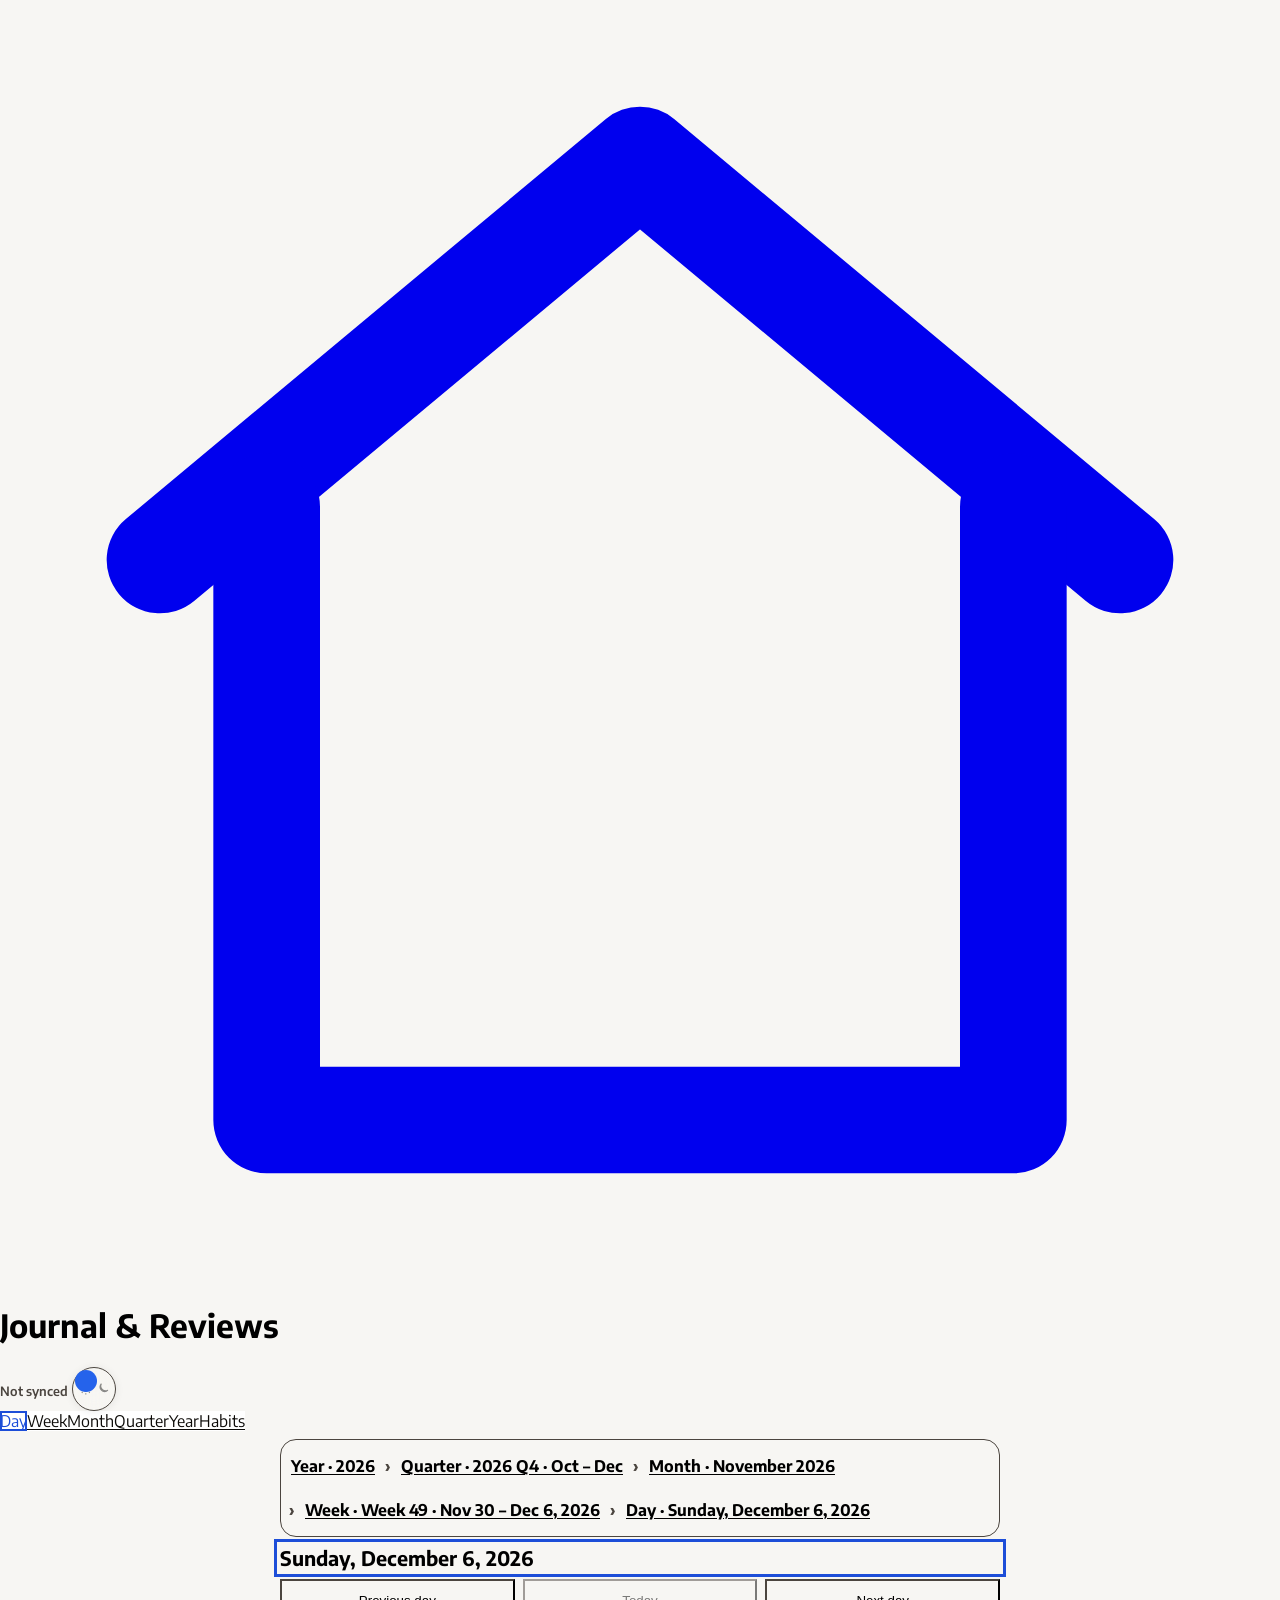
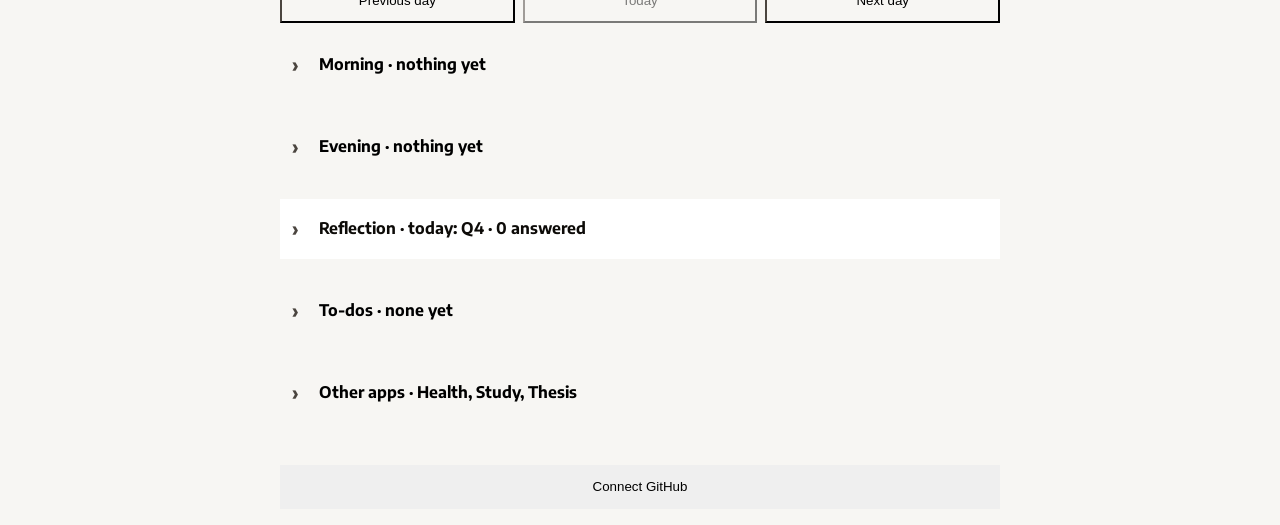
==== commit e73b1ca7: "next: remove XP, levels and surprise rolls from Habits (Dong) - delete next/js/gamify.js; the Habits" ====
--- a/next/index.html
+++ b/next/index.html
@@ -50,7 +50,7 @@
   <div id="announce" class="sr-only" aria-live="polite"></div>
   <script src="js/data.js"></script>
   <script src="js/ops.js"></script>
-  <script src="js/gamify.js"></script>
+  <script src="js/cites.js"></script>
   <script src="js/ui.js"></script>
   <script src="js/trends.js"></script>
   <script src="js/views/reflect.js"></script>
--- a/next/css/base.css
+++ b/next/css/base.css
@@ -211,6 +211,11 @@
   gap: 8px;
 }
 
+.period-nav .dx-btn:disabled {
+  opacity: 0.5;
+  cursor: default;
+}
+
 .period-nav .dx-btn {
   flex: 1 1 30%;
   max-width: 100%;
@@ -473,6 +478,12 @@
   overflow-wrap: anywhere;
 }
 
+.info-by {
+  display: block;
+  margin-top: 4px;
+  color: var(--jn-muted);
+}
+
 .undo-row {
   align-items: center;
 }
--- a/next/css/day.css
+++ b/next/css/day.css
@@ -49,6 +49,7 @@
 
 .day-label-row {
   display: flex;
+  flex-wrap: wrap;
   align-items: center;
   justify-content: space-between;
   gap: 8px;
@@ -109,8 +110,21 @@
   line-height: 1;
 }
 
+.day-label-row .day-label {
+  flex: 1 1 0;
+  min-width: 0;
+}
+
 .day-info {
-  flex: none;
+  display: contents;
+}
+
+.day-info .info-tip {
+  flex: 1 0 100%;
+  margin-top: 0;
+}
+
+.day-info .info-btn {
   min-width: 44px;
   min-height: 44px;
   padding: 0 12px;
--- a/next/css/period.css
+++ b/next/css/period.css
@@ -35,8 +35,7 @@
   max-width: 100%;
 }
 
-.period-view .fold-body,
-.period-view .period-fold > div {
+.period-view .period-fold > .fold-panel {
   padding: 0 12px 12px;
 }
 
@@ -99,7 +98,7 @@
   min-width: 44px;
 }
 
-.period-view button {
+.period-view button:not(.fold-summary) {
   padding: 8px 12px;
   border: 1px solid var(--dx-border, #c8c4ba);
   border-radius: 10px;
--- a/next/css/habits.css
+++ b/next/css/habits.css
@@ -28,91 +28,13 @@
 
 .habit-view .habit-note,
 .habit-view .heat-detail,
-.habit-view .trend-tip,
-.habit-view .identity,
-.habit-view .xp-today {
+.habit-view .trend-tip {
   margin: 8px 0;
   overflow-wrap: anywhere;
   font-size: 0.9rem;
   line-height: 1.4;
   color: var(--dx-text);
 }
-
-.habit-view .cite-row,
-.habit-view .mech,
-.habit-view .linchpin-mark,
-.habit-view .surprise-row,
-.habit-view .level-row {
-  display: flex;
-  flex-wrap: wrap;
-  align-items: center;
-  gap: 6px 8px;
-  max-width: 100%;
-  min-width: 0;
-}
-
-.habit-view .level-row {
-  justify-content: space-between;
-  margin-top: 8px;
-}
-
-.habit-view .level-row b { font-size: 1.25rem; }
-
-.habit-view .info-btn {
-  min-width: 44px;
-  min-height: 44px;
-  padding: 0 12px;
-  border-radius: 999px;
-  border: 1px solid var(--dx-border);
-  background: var(--dx-card-solid);
-  color: var(--dx-text);
-  font: inherit;
-  font-weight: 600;
-  cursor: pointer;
-}
-
-.habit-view .info-wrap { position: relative; display: inline-flex; max-width: 100%; }
-
-.habit-view .info-tip {
-  display: block;
-  max-width: 100%;
-  margin-top: 6px;
-  padding: 8px 10px;
-  border: 1px solid var(--dx-border);
-  border-radius: 12px;
-  background: var(--dx-card-solid);
-  color: var(--dx-text);
-  overflow-wrap: anywhere;
-}
-
-.habit-view .info-tip[hidden] { display: none !important; }
-
-.habit-view .play-row {
-  display: flex;
-  flex-wrap: wrap;
-  align-items: center;
-  gap: 12px;
-  max-width: 100%;
-}
-
-.habit-view .play-copy { flex: 1 1 160px; min-width: 0; }
-
-.habit-view .day-ring {
-  width: 88px;
-  height: 88px;
-  flex: none;
-  display: grid;
-  place-items: center;
-  border-radius: 50%;
-  background: conic-gradient(var(--dx-accent) calc(var(--p) * 1%), var(--dx-card-solid) 0);
-  box-shadow: inset 0 0 0 1px var(--dx-border);
-}
-
-.habit-view .day-ring-num { font-weight: 700; }
-.habit-view .day-ring-num strong { font-size: 1.4rem; }
-.habit-view .play-status { margin: 0; font-weight: 700; }
-.habit-view .play-streak,
-.habit-view .cycle-label { margin: 2px 0 0; }
 
 .habit-view .rate-bar {
   display: block;
@@ -133,17 +55,6 @@
   background: var(--dx-accent);
 }
 
-.habit-view .surprise-badge {
-  display: inline-flex;
-  align-items: center;
-  min-height: 32px;
-  padding: 4px 10px;
-  border-radius: 999px;
-  background: var(--dx-accent);
-  color: var(--dx-accent-fg);
-  font-weight: 700;
-}
-
 .habit-view .habit-grid {
   display: grid;
   grid-template-columns: 1fr;
@@ -163,8 +74,6 @@
 .habit-view .habit-tile.on {
   box-shadow: inset 0 0 0 3px var(--dx-text);
 }
-
-.habit-view .habit-tile.linchpin { border-left: 4px solid var(--dx-text); }
 
 .habit-view .habit-open {
   display: flex;
@@ -190,6 +99,25 @@
 .habit-view .habit-streak-lbl,
 .habit-view .best { font-size: 0.85rem; }
 
+.habit-view .today-list {
+  margin: 0;
+  padding: 0;
+  list-style: none;
+}
+
+.habit-view .today-item {
+  display: flex;
+  flex-wrap: wrap;
+  align-items: center;
+  gap: 4px 8px;
+  min-height: 44px;
+  border-bottom: 1px solid var(--dx-border);
+}
+
+.habit-view .today-item:last-child { border-bottom: 0; }
+.habit-view .today-name { flex: 1 1 0; min-width: 0; overflow-wrap: anywhere; }
+.habit-view .today-item .today-pill { margin-top: 0; }
+
 .habit-view .today-pill {
   display: inline-flex;
   align-items: center;
@@ -219,29 +147,6 @@
   overflow-wrap: anywhere;
   text-decoration: underline;
 }
-
-.habit-view .badges { display: flex; flex-wrap: wrap; gap: 4px; margin-top: 6px; }
-
-.habit-view .badge {
-  min-width: 28px;
-  padding: 2px 6px;
-  border: 1px dashed var(--dx-text);
-  border-radius: 999px;
-  color: var(--dx-text);
-  font-size: 0.75rem;
-  font-weight: 700;
-  text-align: center;
-}
-
-.habit-view .badge.on {
-  border-style: solid;
-  background: var(--dx-accent);
-  color: var(--dx-accent-fg);
-}
-
-.habit-view .nudge { margin: 8px 0 0; font-weight: 700; overflow-wrap: anywhere; }
-.habit-view .nudge.raise { color: #1d4ed8; }
-.habit-view .nudge.ease { color: #9a3412; }
 
 .habit-view .habit-chips,
 .habit-view .trend-stops,
@@ -484,8 +389,6 @@
 html.dark .habit-view .hcell.done { background: #4ade80; color: #052e16; }
 html.dark .habit-view .hcell.miss { color: #fecdd3; box-shadow: inset 0 0 0 2px #fecdd3; }
 html.dark .habit-view .today-pill.miss { color: #fecdd3; border-color: #fecdd3; }
-html.dark .habit-view .nudge.raise { color: #93c5fd; }
-html.dark .habit-view .nudge.ease { color: #fdba74; }
 html.dark .habit-view .hcell.lv0,
 html.dark .habit-view .hcell.lv1,
 html.dark .habit-view .hcell.lv2 { color: #0d0b08; }
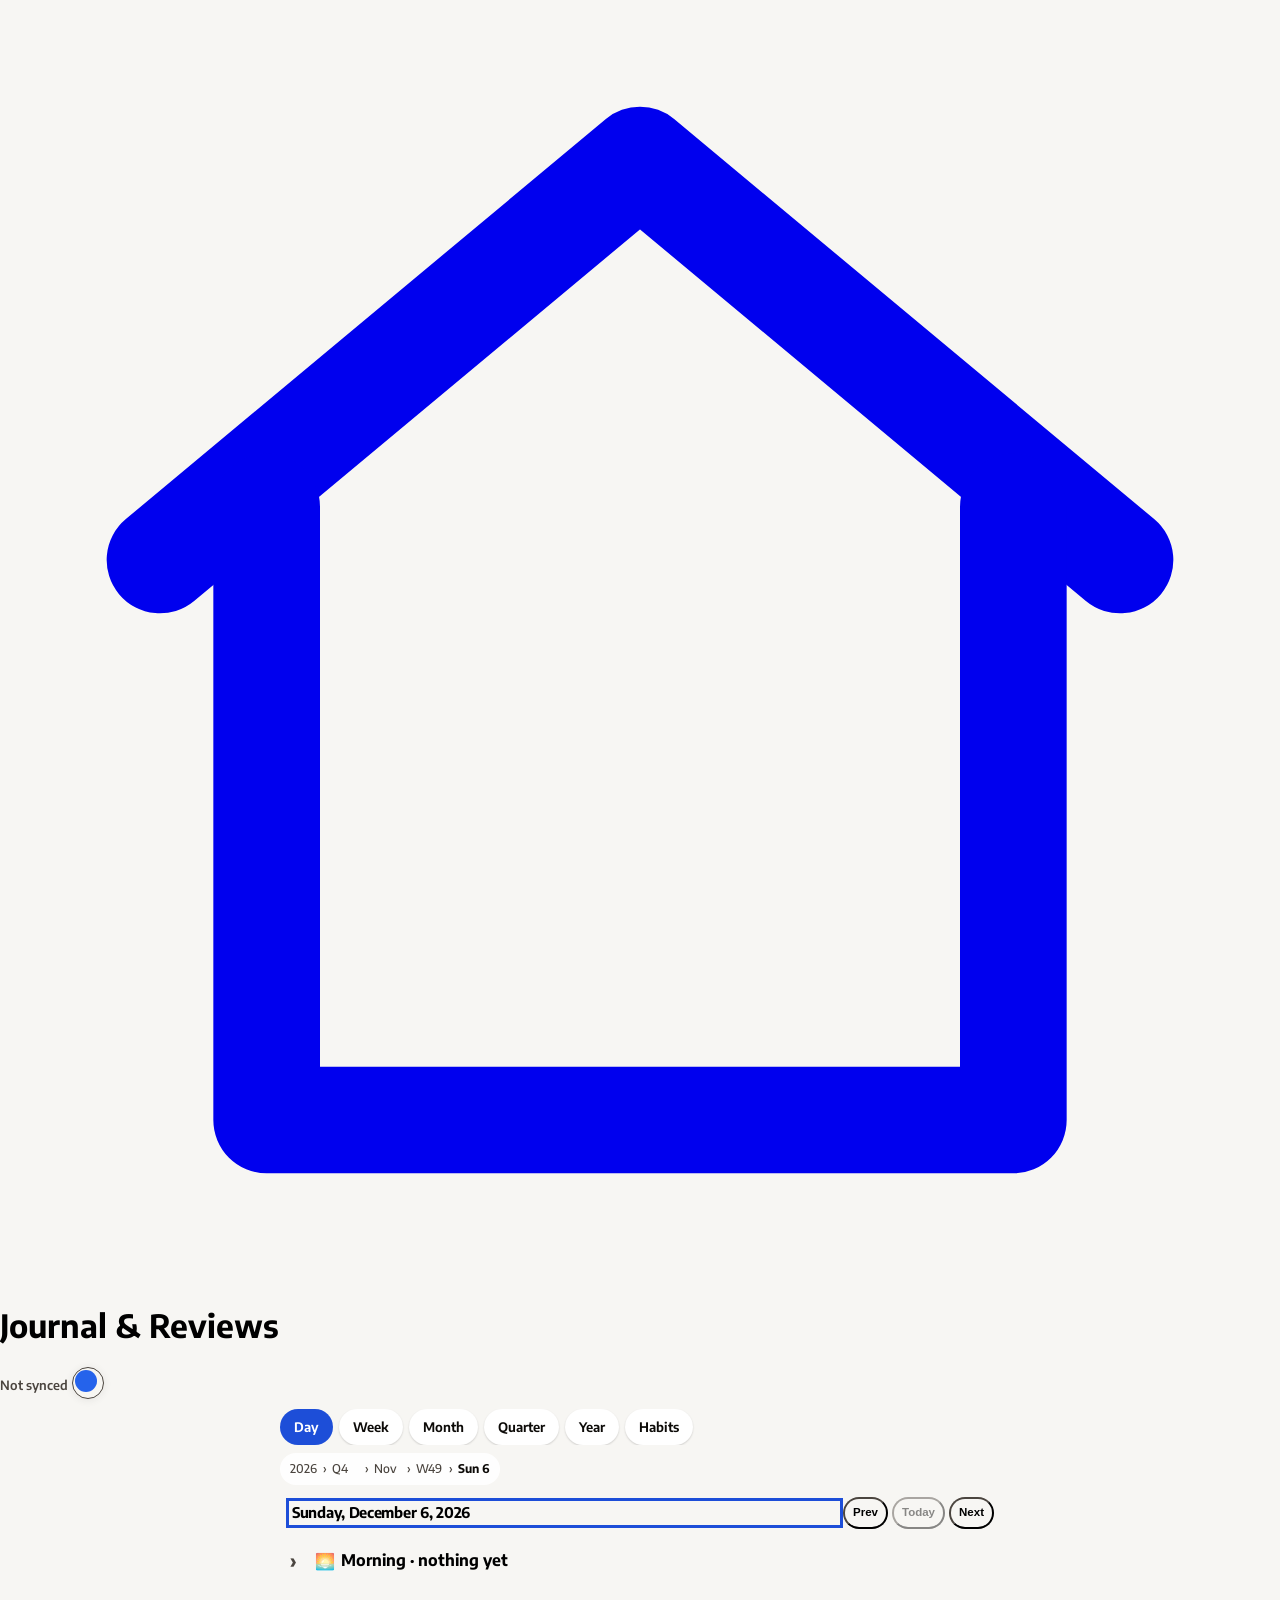
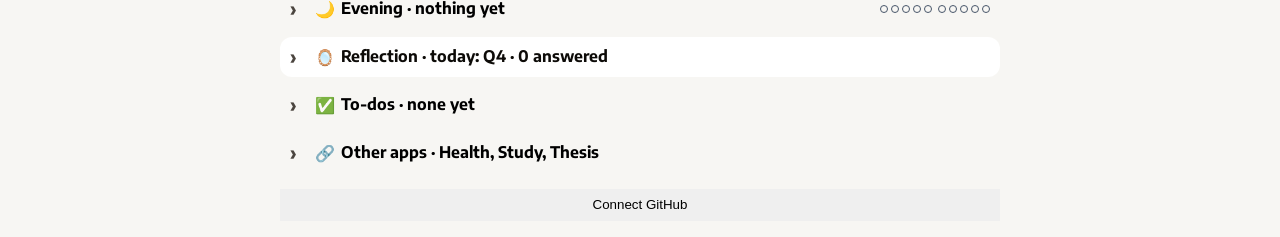
==== commit cb9d9034: "Cut over: the rebuilt journal moves from next/ to the root Same approach as the reverted #20, redone" ====
--- a/next/index.html
+++ b/next/index.html
@@ -2,61 +2,13 @@
 <html lang="en">
 <head>
   <meta charset="utf-8" />
-  <meta name="viewport" content="width=device-width, initial-scale=1, viewport-fit=cover" />
-  <meta name="theme-color" content="#f6f4ef" />
-  <meta name="apple-mobile-web-app-capable" content="yes" />
-  <meta name="apple-mobile-web-app-title" content="Journal" />
+  <meta name="viewport" content="width=device-width, initial-scale=1" />
   <title>Journal & Reviews</title>
-  <link rel="icon" href="data:image/svg+xml,<svg xmlns='http://www.w3.org/2000/svg' viewBox='0 0 100 100'><text y='.9em' font-size='90'>📓</text></svg>" />
-  <link rel="stylesheet" href="https://fonts.googleapis.com/css2?family=Encode+Sans:wght@400;500;600;700&display=swap" />
-  <link rel="stylesheet" href="../dong-ui/theme.css" />
-  <link rel="stylesheet" href="/ui/shell.css" />
-  <link rel="stylesheet" href="css/base.css" />
-  <link rel="stylesheet" href="css/day.css" />
-  <link rel="stylesheet" href="css/reflect.css" />
-  <link rel="stylesheet" href="css/period.css" />
-  <link rel="stylesheet" href="css/habits.css" />
-  <link rel="manifest" href="manifest.webmanifest" />
-  <script src="../dong-ui/theme.js"></script>
+  <meta name="robots" content="noindex" />
+  <script>location.replace("../" + location.hash);</script>
+  <noscript><meta http-equiv="refresh" content="0; url=../" /></noscript>
 </head>
-<body class="dx">
-  <a class="skip-link" href="#main">Skip to content</a>
-  <header class="dx-header">
-    <a class="dx-home" href="/" aria-label="Home">
-      <svg viewBox="0 0 24 24" fill="none" stroke="currentColor" stroke-width="2" stroke-linecap="round" stroke-linejoin="round" aria-hidden="true"><path d="M3 10.5 12 3l9 7.5"/><path d="M5 9.5V21h14V9.5"/></svg>
-    </a>
-    <h1 class="dx-title">Journal &amp; Reviews</h1>
-    <div class="dx-actions">
-      <span id="sync-label" aria-live="polite"></span>
-      <button type="button" data-dong-theme-toggle aria-label="Toggle color theme"></button>
-    </div>
-  </header>
-  <nav id="tabs" class="dx-tabs" aria-label="Review period"></nav>
-  <nav id="crumbs" class="crumbs" aria-label="Breadcrumb"></nav>
-  <main id="main" tabindex="-1">
-    <div class="period dx-card">
-      <h2 id="period-heading" tabindex="-1"></h2>
-      <div class="period-nav">
-        <button type="button" id="prev" class="dx-btn dx-btn--ghost">Previous</button>
-        <button type="button" id="today" class="dx-btn dx-btn--ghost">Today</button>
-        <button type="button" id="next" class="dx-btn dx-btn--ghost">Next</button>
-      </div>
-    </div>
-    <div id="view"></div>
-  </main>
-  <footer id="connect">
-    <button type="button" id="btn-connect" class="dx-btn">Connect GitHub</button>
-  </footer>
-  <div id="announce" class="sr-only" aria-live="polite"></div>
-  <script src="js/data.js"></script>
-  <script src="js/ops.js"></script>
-  <script src="js/cites.js"></script>
-  <script src="js/ui.js"></script>
-  <script src="js/trends.js"></script>
-  <script src="js/views/reflect.js"></script>
-  <script src="js/views/day.js"></script>
-  <script src="js/views/period.js"></script>
-  <script src="js/views/habits.js"></script>
-  <script src="js/app.js"></script>
+<body>
+  <p><a href="../">The journal has moved. Open it here.</a></p>
 </body>
 </html>
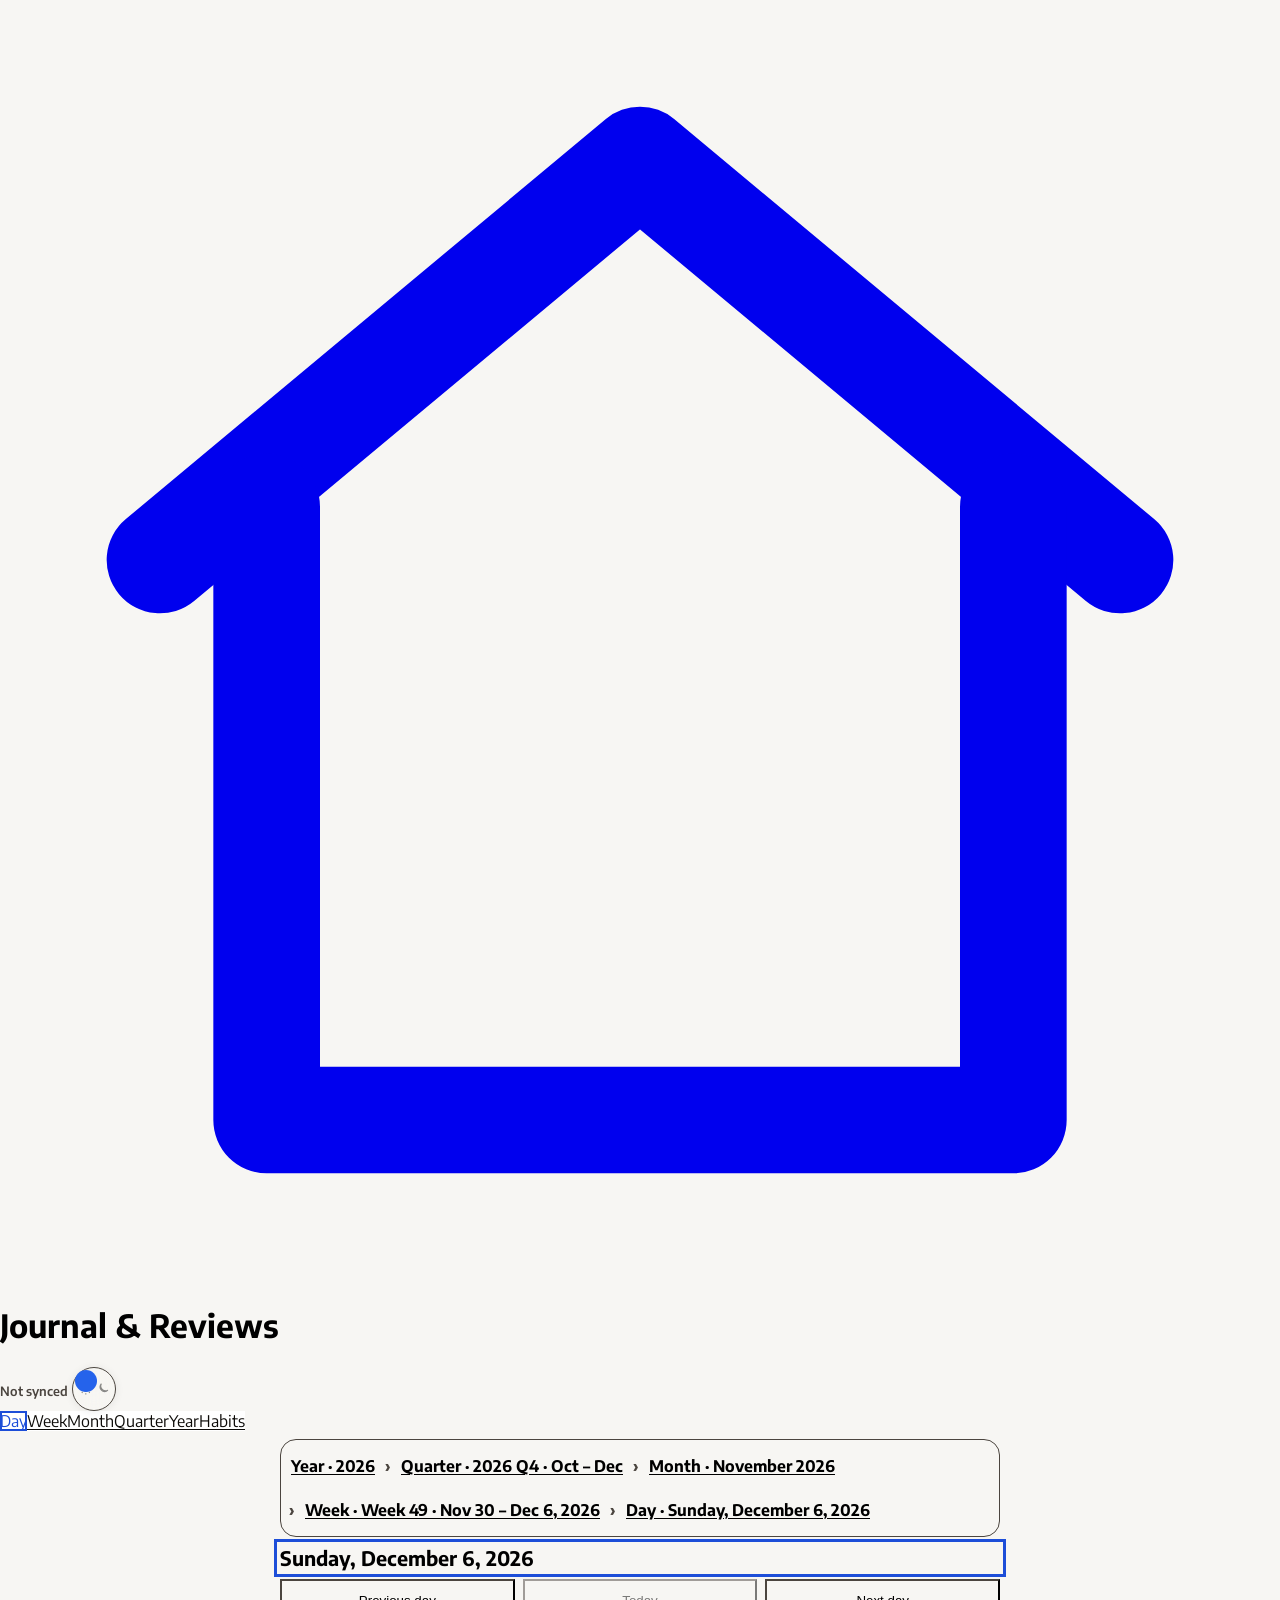
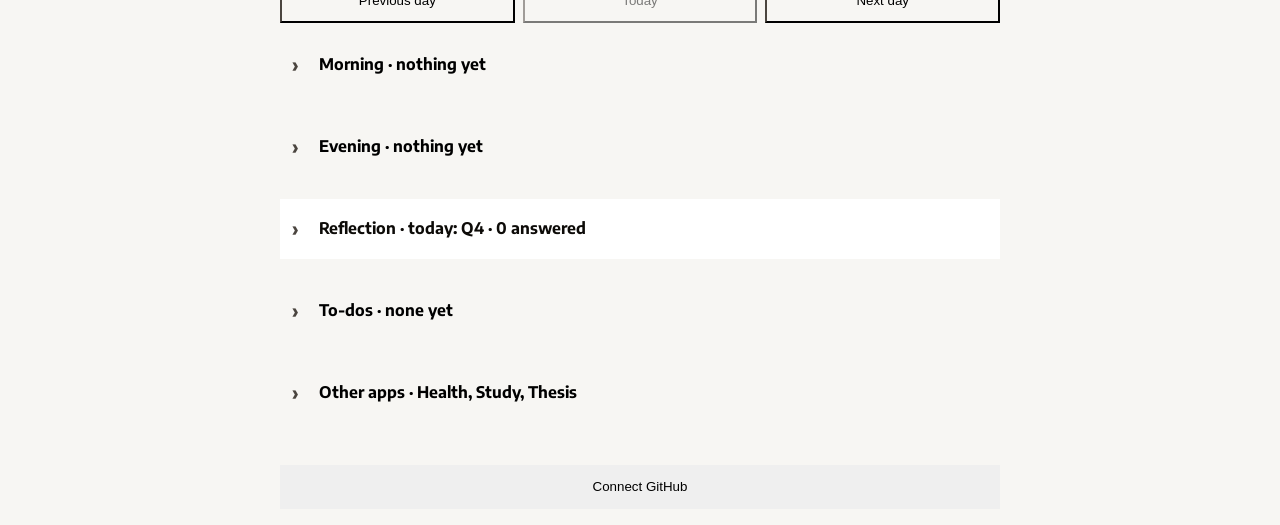
==== commit 4f731543: "Revert "Merge pull request #20 from Dong-Xuyong/cursor/journal-cutover-354a" Hold the cutover (Dong'" ====
--- a/next/index.html
+++ b/next/index.html
@@ -2,13 +2,61 @@
 <html lang="en">
 <head>
   <meta charset="utf-8" />
-  <meta name="viewport" content="width=device-width, initial-scale=1" />
+  <meta name="viewport" content="width=device-width, initial-scale=1, viewport-fit=cover" />
+  <meta name="theme-color" content="#f6f4ef" />
+  <meta name="apple-mobile-web-app-capable" content="yes" />
+  <meta name="apple-mobile-web-app-title" content="Journal" />
   <title>Journal & Reviews</title>
-  <meta name="robots" content="noindex" />
-  <script>location.replace("../" + location.hash);</script>
-  <noscript><meta http-equiv="refresh" content="0; url=../" /></noscript>
+  <link rel="icon" href="data:image/svg+xml,<svg xmlns='http://www.w3.org/2000/svg' viewBox='0 0 100 100'><text y='.9em' font-size='90'>📓</text></svg>" />
+  <link rel="stylesheet" href="https://fonts.googleapis.com/css2?family=Encode+Sans:wght@400;500;600;700&display=swap" />
+  <link rel="stylesheet" href="../dong-ui/theme.css" />
+  <link rel="stylesheet" href="/ui/shell.css" />
+  <link rel="stylesheet" href="css/base.css" />
+  <link rel="stylesheet" href="css/day.css" />
+  <link rel="stylesheet" href="css/reflect.css" />
+  <link rel="stylesheet" href="css/period.css" />
+  <link rel="stylesheet" href="css/habits.css" />
+  <link rel="manifest" href="manifest.webmanifest" />
+  <script src="../dong-ui/theme.js"></script>
 </head>
-<body>
-  <p><a href="../">The journal has moved. Open it here.</a></p>
+<body class="dx">
+  <a class="skip-link" href="#main">Skip to content</a>
+  <header class="dx-header">
+    <a class="dx-home" href="/" aria-label="Home">
+      <svg viewBox="0 0 24 24" fill="none" stroke="currentColor" stroke-width="2" stroke-linecap="round" stroke-linejoin="round" aria-hidden="true"><path d="M3 10.5 12 3l9 7.5"/><path d="M5 9.5V21h14V9.5"/></svg>
+    </a>
+    <h1 class="dx-title">Journal &amp; Reviews</h1>
+    <div class="dx-actions">
+      <span id="sync-label" aria-live="polite"></span>
+      <button type="button" data-dong-theme-toggle aria-label="Toggle color theme"></button>
+    </div>
+  </header>
+  <nav id="tabs" class="dx-tabs" aria-label="Review period"></nav>
+  <nav id="crumbs" class="crumbs" aria-label="Breadcrumb"></nav>
+  <main id="main" tabindex="-1">
+    <div class="period dx-card">
+      <h2 id="period-heading" tabindex="-1"></h2>
+      <div class="period-nav">
+        <button type="button" id="prev" class="dx-btn dx-btn--ghost">Previous</button>
+        <button type="button" id="today" class="dx-btn dx-btn--ghost">Today</button>
+        <button type="button" id="next" class="dx-btn dx-btn--ghost">Next</button>
+      </div>
+    </div>
+    <div id="view"></div>
+  </main>
+  <footer id="connect">
+    <button type="button" id="btn-connect" class="dx-btn">Connect GitHub</button>
+  </footer>
+  <div id="announce" class="sr-only" aria-live="polite"></div>
+  <script src="js/data.js"></script>
+  <script src="js/ops.js"></script>
+  <script src="js/cites.js"></script>
+  <script src="js/ui.js"></script>
+  <script src="js/trends.js"></script>
+  <script src="js/views/reflect.js"></script>
+  <script src="js/views/day.js"></script>
+  <script src="js/views/period.js"></script>
+  <script src="js/views/habits.js"></script>
+  <script src="js/app.js"></script>
 </body>
 </html>
--- a/dong-ui/theme.css
+++ b/dong-ui/theme.css
@@ -0,0 +1,330 @@
+/**
+ * dong-ui — CloudCLI-inspired design tokens (original reimplementation).
+ * Light: warm cream. Dark: near-black. Toggle via html.dark + theme.js.
+ */
+
+:root {
+  --background: 44 22% 96%;
+  --foreground: 36 25% 4%;
+  --card: 0 0% 100%;
+  --card-foreground: 36 25% 4%;
+  --popover: 0 0% 100%;
+  --popover-foreground: 36 25% 4%;
+  --primary: 221.2 83.2% 53.3%;
+  --primary-foreground: 210 40% 98%;
+  --secondary: 44 15% 91%;
+  --secondary-foreground: 36 15% 18%;
+  --muted: 44 15% 91%;
+  --muted-foreground: 40 8% 36%;
+  --accent: 44 15% 91%;
+  --accent-foreground: 36 15% 18%;
+  --destructive: 0 84.2% 60.2%;
+  --destructive-foreground: 210 40% 98%;
+  --border: 44 14% 87%;
+  --input: 44 14% 87%;
+  --ring: 221.2 83.2% 53.3%;
+  --radius: 0.5rem;
+
+  --bg-hex: #f6f4ef;
+  --fg-hex: #0d0b08;
+  --card-hex: #ffffff;
+  --primary-hex: #2563eb;
+  --muted-hex: #ebeae5;
+  --muted-fg-hex: #5c574f;
+  --border-hex: #e2e0d9;
+  --theme-color: #f6f4ef;
+
+  --nav-glass-bg: 44 22% 96% / 0.7;
+  --nav-glass-blur: 20px;
+  --nav-glass-saturate: 1.8;
+
+  --font-sans: "Encode Sans", -apple-system, BlinkMacSystemFont, "Segoe UI",
+    Roboto, "Helvetica Neue", Arial, sans-serif;
+  --app-accent: hsl(var(--primary));
+
+  /* Compatibility aliases for existing app CSS (do not clobber HSL tokens) */
+  --bg: hsl(var(--background));
+  --bg-deep: hsl(var(--secondary));
+  --bg-mid: hsl(var(--secondary));
+  --bg-raised: hsl(var(--card));
+  --bg-card: hsl(var(--card));
+  --bg-elevated: hsl(var(--secondary));
+  --ink: hsl(var(--foreground));
+  --text: hsl(var(--foreground));
+  --text-dim: hsl(var(--muted-foreground));
+  --text-mute: hsl(var(--muted-foreground));
+  --muted-text: hsl(var(--muted-foreground));
+  --line: hsl(var(--border));
+  --surface: hsl(var(--card) / 0.85);
+  --font-body: var(--font-sans);
+  --font-ui: var(--font-sans);
+  --font-display: var(--font-sans);
+
+  color-scheme: light;
+}
+
+html.dark {
+  --background: 0 0% 8%;
+  --foreground: 40 8% 93%;
+  --card: 0 0% 12%;
+  --card-foreground: 40 8% 93%;
+  --popover: 0 0% 12%;
+  --popover-foreground: 40 8% 93%;
+  --primary: 217.2 91.2% 59.8%;
+  --primary-foreground: 0 0% 8%;
+  --secondary: 0 0% 17%;
+  --secondary-foreground: 40 8% 93%;
+  --muted: 0 0% 17%;
+  --muted-foreground: 0 0% 72%;
+  --accent: 0 0% 17%;
+  --accent-foreground: 40 8% 93%;
+  --destructive: 0 62.8% 30.6%;
+  --destructive-foreground: 40 8% 93%;
+  --border: 0 0% 17%;
+  --input: 0 0% 23%;
+  --ring: 217.2 91.2% 59.8%;
+
+  --bg-hex: #141414;
+  --fg-hex: #efeeec;
+  --card-hex: #1f1f1f;
+  --primary-hex: #3b82f6;
+  --muted-hex: #2b2b2b;
+  --muted-fg-hex: #b8b8b8;
+  --border-hex: #2b2b2b;
+  --theme-color: #141414;
+
+  --nav-glass-bg: 0 0% 12% / 0.55;
+  --nav-glass-blur: 24px;
+  --nav-glass-saturate: 1.6;
+
+  --bg: hsl(var(--background));
+  --bg-deep: hsl(0 0% 6%);
+  --bg-mid: hsl(var(--secondary));
+  --bg-raised: hsl(var(--card));
+  --bg-card: hsl(var(--card));
+  --bg-elevated: hsl(var(--secondary));
+  --ink: hsl(var(--foreground));
+  --text: hsl(var(--foreground));
+  --text-dim: hsl(var(--muted-foreground));
+  --text-mute: hsl(var(--muted-foreground));
+  --muted-text: hsl(var(--muted-foreground));
+  --line: hsl(var(--border));
+  --surface: hsl(var(--card) / 0.9);
+
+  color-scheme: dark;
+}
+
+*,
+*::before,
+*::after {
+  box-sizing: border-box;
+}
+
+html {
+  -webkit-text-size-adjust: 100%;
+}
+
+body {
+  margin: 0;
+  min-height: 100vh;
+  font-family: var(--font-sans);
+  color: hsl(var(--foreground));
+  background: hsl(var(--background));
+  -webkit-font-smoothing: antialiased;
+  -moz-osx-font-smoothing: grayscale;
+}
+
+body,
+div,
+section,
+article,
+aside,
+header,
+footer,
+nav,
+main,
+h1,
+h2,
+h3,
+h4,
+h5,
+h6,
+p,
+span,
+ul,
+ol,
+li,
+table,
+tr,
+td,
+th,
+form,
+label {
+  transition: background-color 200ms ease-in-out, border-color 200ms ease-in-out,
+    color 200ms ease-in-out;
+}
+
+@media (prefers-reduced-motion: reduce) {
+  *,
+  *::before,
+  *::after {
+    animation-duration: 0.01ms !important;
+    animation-iteration-count: 1 !important;
+    transition-duration: 0.01ms !important;
+  }
+}
+
+.nav-glass {
+  background: hsl(var(--nav-glass-bg));
+  backdrop-filter: blur(var(--nav-glass-blur)) saturate(var(--nav-glass-saturate));
+  -webkit-backdrop-filter: blur(var(--nav-glass-blur))
+    saturate(var(--nav-glass-saturate));
+}
+
+.ui-card {
+  background: hsl(var(--card));
+  color: hsl(var(--card-foreground));
+  border: 1px solid hsl(var(--border) / 0.7);
+  border-radius: calc(var(--radius) + 4px);
+  box-shadow: 0 1px 2px hsl(0 0% 0% / 0.04);
+}
+
+.ui-btn {
+  display: inline-flex;
+  align-items: center;
+  justify-content: center;
+  gap: 0.4rem;
+  height: 2.5rem;
+  padding: 0 1rem;
+  border-radius: var(--radius);
+  border: 1px solid transparent;
+  font-family: var(--font-sans);
+  font-size: 0.875rem;
+  font-weight: 500;
+  cursor: pointer;
+  background: hsl(var(--primary));
+  color: hsl(var(--primary-foreground));
+  transition: background-color 150ms ease, border-color 150ms ease,
+    transform 100ms ease;
+}
+
+.ui-btn:hover {
+  filter: brightness(1.05);
+}
+
+.ui-btn:focus-visible {
+  outline: none;
+  box-shadow: 0 0 0 3px hsl(var(--ring) / 0.35);
+}
+
+.ui-btn-ghost {
+  background: hsl(var(--secondary));
+  color: hsl(var(--secondary-foreground));
+  border-color: hsl(var(--border) / 0.6);
+}
+
+.dong-theme-toggle {
+  position: fixed;
+  top: max(0.75rem, env(safe-area-inset-top));
+  right: max(0.75rem, env(safe-area-inset-right));
+  z-index: 1000;
+  display: inline-flex;
+  align-items: center;
+  justify-content: center;
+  width: 2.75rem;
+  height: 1.75rem;
+  padding: 0;
+  border: 1px solid hsl(var(--border) / 0.7);
+  border-radius: 999px;
+  background: hsl(var(--card) / 0.85);
+  backdrop-filter: blur(12px) saturate(1.4);
+  -webkit-backdrop-filter: blur(12px) saturate(1.4);
+  color: hsl(var(--foreground));
+  cursor: pointer;
+  box-shadow: 0 1px 8px hsl(0 0% 0% / 0.08);
+}
+
+.dong-theme-toggle:focus-visible {
+  outline: none;
+  box-shadow: 0 0 0 3px hsl(var(--ring) / 0.35);
+}
+
+.dong-theme-toggle__track {
+  position: relative;
+  width: 100%;
+  height: 100%;
+  display: flex;
+  align-items: center;
+  justify-content: space-between;
+  padding: 0 0.35rem;
+}
+
+.dong-theme-toggle__icon {
+  width: 0.85rem;
+  height: 0.85rem;
+  opacity: 0.45;
+}
+
+.dong-theme-toggle__icon.is-active {
+  opacity: 1;
+  color: hsl(var(--primary));
+}
+
+.dong-theme-toggle__knob {
+  position: absolute;
+  top: 2px;
+  left: 2px;
+  width: calc(1.75rem - 6px);
+  height: calc(1.75rem - 6px);
+  border-radius: 999px;
+  background: hsl(var(--primary));
+  transition: transform 180ms cubic-bezier(0.4, 0, 0.2, 1);
+  pointer-events: none;
+}
+
+html.dark .dong-theme-toggle__knob {
+  transform: translateX(1rem);
+}
+
+.dong-topbar {
+  position: sticky;
+  top: 0;
+  z-index: 50;
+  display: flex;
+  align-items: center;
+  justify-content: space-between;
+  gap: 0.75rem;
+  min-height: 3rem;
+  padding: 0.5rem 1rem;
+  padding-top: max(0.5rem, env(safe-area-inset-top));
+  border-bottom: 1px solid hsl(var(--border) / 0.5);
+}
+
+.dong-topbar .dong-theme-toggle {
+  position: static;
+}
+
+.dong-home-link {
+  display: inline-flex;
+  align-items: center;
+  justify-content: center;
+  flex-shrink: 0;
+  width: 44px;
+  height: 44px;
+  margin-left: auto;
+  border-radius: 999px;
+  color: hsl(var(--muted-foreground));
+  text-decoration: none;
+  transition: color 0.15s, background-color 0.15s;
+}
+
+.dong-home-link:hover,
+.dong-home-link:focus-visible {
+  color: hsl(var(--foreground));
+  background: hsl(var(--muted-foreground) / 0.12);
+}
+
+/* App headers often push the toggle right with an auto margin; the link takes that role. */
+.dong-home-link + .dong-theme-toggle {
+  margin-left: 0 !important;
+}
--- a/next/css/base.css
+++ b/next/css/base.css
@@ -0,0 +1,526 @@
+/* Frame layout, contrast, focus, and folds for the rebuilt journal. */
+
+[hidden] {
+  display: none !important;
+}
+
+:root {
+  --jn-focus: #1d4ed8;
+  --jn-line: #4b453f;
+  --jn-text: var(--dx-text);
+  --jn-muted: #4b453f;
+}
+
+html.dark {
+  --jn-focus: #93c5fd;
+  --jn-line: #d4d4d4;
+  --jn-muted: #d4d4d4;
+}
+
+body.dx,
+body.dx *,
+body.dx *::before,
+body.dx *::after {
+  box-sizing: border-box;
+}
+
+body.dx {
+  max-width: 100%;
+}
+
+body.dx * {
+  transition: none !important;
+}
+
+body.dx,
+.dx-card,
+.crumbs,
+.dx-header,
+.dx-tabs,
+.todo textarea,
+.info-tip {
+  color: var(--dx-text);
+}
+
+.dx-header,
+.dx-tabs,
+.dx-card,
+.crumbs,
+.todo textarea,
+.info-tip,
+.skip-link:focus {
+  background-color: var(--dx-card-solid);
+}
+
+.dx-header {
+  background-color: var(--dx-bg);
+  max-width: 100%;
+}
+
+.dx-actions {
+  min-width: 0;
+}
+
+#sync-label {
+  min-width: 0;
+  max-width: 6.5rem;
+  overflow: hidden;
+  text-overflow: ellipsis;
+  white-space: nowrap;
+  text-align: right;
+  font-size: 0.8rem;
+  font-weight: 600;
+  color: var(--jn-muted);
+}
+
+.dx-header .dong-theme-toggle {
+  position: static;
+  width: 44px;
+  height: 44px;
+  min-width: 44px;
+  min-height: 44px;
+  flex: 0 0 44px;
+  border-color: var(--jn-line);
+  color: var(--dx-text);
+  background: var(--dx-card-solid);
+}
+
+#main,
+.crumbs,
+#connect {
+  width: min(720px, calc(100% - 24px));
+  margin-left: auto;
+  margin-right: auto;
+}
+
+#main {
+  padding-bottom: calc(24px + env(safe-area-inset-bottom));
+}
+
+#main:focus {
+  outline: none;
+}
+
+.dx-tabs {
+  flex-wrap: wrap;
+  overflow: visible;
+  width: min(720px, calc(100% - 24px));
+  border-radius: 16px;
+  background: var(--dx-card-solid);
+  border-color: var(--jn-line);
+}
+
+.dx-tabs > a {
+  flex: 1 1 calc(33.33% - 4px);
+  min-width: 44px;
+  min-height: 44px;
+  white-space: normal;
+  background-color: #ffffff;
+  color: #0d0b08;
+  text-decoration: underline;
+  text-underline-offset: 2px;
+}
+
+.dx-tabs > a[aria-current="page"] {
+  background-color: #ffffff;
+  color: #1d4ed8;
+  box-shadow: inset 0 0 0 2px #1d4ed8;
+}
+
+html.dark .dx-tabs {
+  background-color: #1f1f1f;
+  border-color: #d4d4d4;
+}
+
+html.dark .dx-tabs > a,
+html.dark .dx-tabs > a[aria-current="page"] {
+  background-color: #1f1f1f;
+  color: #efeeec;
+}
+
+html.dark .dx-tabs > a[aria-current="page"] {
+  color: #93c5fd;
+  box-shadow: inset 0 0 0 2px #93c5fd;
+}
+
+.crumbs {
+  margin-top: 8px;
+  margin-bottom: 8px;
+  padding: 4px;
+  border: 1px solid var(--jn-line);
+  border-radius: 16px;
+}
+
+.crumbs ol {
+  display: flex;
+  flex-wrap: wrap;
+  align-items: center;
+  gap: 0;
+  list-style: none;
+  margin: 0;
+  padding: 0;
+}
+
+.crumbs li {
+  display: flex;
+  align-items: center;
+  min-width: 0;
+  max-width: 100%;
+}
+
+.crumbs li + li::before {
+  content: "\203A";
+  padding: 0 4px;
+  color: var(--jn-muted);
+  font-weight: 700;
+}
+
+.crumbs a {
+  display: inline-flex;
+  align-items: center;
+  max-width: 100%;
+  min-width: 44px;
+  min-height: 44px;
+  padding: 4px 6px;
+  color: var(--dx-accent);
+  font-weight: 700;
+  overflow-wrap: anywhere;
+  text-decoration: underline;
+  text-underline-offset: 2px;
+}
+
+.period {
+  margin: 8px 0 12px;
+}
+
+#period-heading {
+  margin: 0 0 8px;
+  font-size: 1.25rem;
+  line-height: 1.3;
+  overflow-wrap: anywhere;
+}
+
+#period-heading:focus {
+  outline: 3px solid var(--jn-focus);
+  outline-offset: 3px;
+}
+
+.period-nav {
+  display: flex;
+  flex-wrap: wrap;
+  gap: 8px;
+}
+
+.period-nav .dx-btn:disabled {
+  opacity: 0.5;
+  cursor: default;
+}
+
+.period-nav .dx-btn {
+  flex: 1 1 30%;
+  max-width: 100%;
+  min-width: 44px;
+  min-height: 44px;
+  white-space: normal;
+}
+
+.dx-btn {
+  min-height: 44px;
+  min-width: 44px;
+  border-color: transparent;
+}
+
+.dx-btn--ghost {
+  color: var(--dx-text);
+  background: var(--dx-card-solid);
+  border-color: var(--jn-line);
+}
+
+#connect {
+  margin-top: 8px;
+  margin-bottom: 16px;
+}
+
+#connect[hidden] {
+  display: none;
+}
+
+#btn-connect {
+  width: 100%;
+}
+
+.skip-link {
+  position: absolute;
+  left: 8px;
+  top: 8px;
+  z-index: 80;
+  display: inline-flex;
+  align-items: center;
+  min-width: 44px;
+  min-height: 44px;
+  padding: 8px 12px;
+  border-radius: 10px;
+  background: var(--dx-card-solid);
+  color: var(--dx-text);
+  font-weight: 700;
+  text-decoration: underline;
+  transform: translateY(-160%);
+  pointer-events: none;
+}
+
+.skip-link:focus {
+  transform: none;
+  pointer-events: auto;
+}
+
+.sr-only {
+  position: absolute;
+  width: 1px;
+  height: 1px;
+  padding: 0;
+  margin: -1px;
+  overflow: hidden;
+  clip-path: inset(50%);
+  white-space: nowrap;
+  border: 0;
+}
+
+body.dx :focus-visible {
+  outline: 3px solid var(--jn-focus);
+  outline-offset: 2px;
+}
+
+.dx-header .dong-theme-toggle:focus-visible {
+  outline: 3px solid var(--jn-focus);
+  outline-offset: 2px;
+  box-shadow: none;
+}
+
+.fold {
+  margin: 0 0 10px;
+  padding: 8px 12px;
+  max-width: 100%;
+}
+
+.fold-heading {
+  margin: 0;
+  font-size: 1rem;
+}
+
+.fold-summary {
+  display: flex;
+  align-items: center;
+  gap: 8px;
+  width: 100%;
+  min-height: 44px;
+  margin: 0;
+  padding: 4px 0;
+  border: 0;
+  background: none;
+  color: inherit;
+  font: inherit;
+  text-align: left;
+  cursor: pointer;
+  font-weight: 700;
+  line-height: 1.35;
+}
+
+.fold-summary::before {
+  content: "\203A";
+  flex: 0 0 auto;
+  width: 1em;
+  color: var(--jn-muted);
+  font-size: 1.2rem;
+  line-height: 1;
+}
+
+.fold.is-open > .fold-bar .fold-summary::before {
+  transform: rotate(90deg);
+}
+
+@media (prefers-reduced-motion: no-preference) {
+  .fold-summary::before {
+    transition: transform 0.15s ease;
+  }
+}
+
+.fold-line {
+  min-width: 0;
+  margin: 0;
+  font-size: 1rem;
+  line-height: 1.35;
+}
+
+.fold:not(.is-open) > .fold-bar .fold-line {
+  overflow: hidden;
+  white-space: nowrap;
+  text-overflow: ellipsis;
+}
+
+.fold-body {
+  min-width: 0;
+  padding-top: 4px;
+}
+
+.field-line,
+.empty-line,
+.habit-note {
+  margin: 0 0 8px;
+  overflow-wrap: anywhere;
+  line-height: 1.4;
+}
+
+.field-name {
+  font-weight: 700;
+}
+
+.todo-list,
+.undo-list {
+  list-style: none;
+  margin: 0;
+  padding: 0;
+}
+
+.todo,
+.undo-row {
+  display: flex;
+  flex-wrap: wrap;
+  align-items: flex-start;
+  gap: 8px;
+  max-width: 100%;
+  margin: 0 0 8px;
+}
+
+.todo-check {
+  width: 44px;
+  height: 44px;
+  min-width: 44px;
+  min-height: 44px;
+  margin: 0;
+  accent-color: var(--dx-accent);
+  border: 2px solid var(--jn-line);
+  border-radius: 8px;
+}
+
+.todo textarea {
+  flex: 1 1 8rem;
+  min-width: 0;
+  min-height: 44px;
+  box-sizing: border-box;
+  padding: 10px 12px;
+  border: 2px solid var(--jn-line);
+  border-radius: 10px;
+  font: inherit;
+  font-size: 16px;
+  line-height: 1.4;
+  resize: vertical;
+  background: var(--dx-card-solid);
+  color: var(--dx-text);
+}
+
+.todo textarea::placeholder {
+  color: var(--jn-muted);
+  opacity: 1;
+}
+
+.todo .del,
+.info-btn,
+.undo-row button,
+.add-todo {
+  min-width: 44px;
+  min-height: 44px;
+}
+
+.add-todo {
+  width: 100%;
+  margin-top: 4px;
+}
+
+.year-status {
+  display: flex;
+  flex-wrap: wrap;
+  gap: 6px;
+  width: 100%;
+  margin: 0 0 8px;
+}
+
+.year-status [role="radio"] {
+  min-width: 44px;
+  min-height: 44px;
+  padding: 8px 10px;
+  border: 2px solid var(--jn-line);
+  border-radius: 999px;
+  background: var(--dx-card-solid);
+  color: var(--dx-text);
+  font: inherit;
+  font-weight: 700;
+}
+
+.year-status [role="radio"][aria-checked="true"] {
+  border-color: var(--dx-accent);
+  box-shadow: inset 0 0 0 2px var(--dx-accent);
+}
+
+.info-wrap {
+  position: relative;
+  display: block;
+  max-width: 100%;
+  margin: 0 0 8px;
+}
+
+.info-tip {
+  display: block;
+  margin-top: 6px;
+  padding: 8px 10px;
+  border: 2px solid var(--jn-line);
+  border-radius: 10px;
+  line-height: 1.4;
+  overflow-wrap: anywhere;
+}
+
+.info-by {
+  display: block;
+  margin-top: 4px;
+  color: var(--jn-muted);
+}
+
+.undo-row {
+  align-items: center;
+}
+
+html.dark .crumbs,
+html.dark .dx-card,
+html.dark .todo textarea,
+html.dark .info-tip,
+html.dark .dx-btn--ghost,
+html.dark .info-btn,
+html.dark .year-status [role="radio"] {
+  background-color: #1f1f1f;
+  color: #efeeec;
+}
+
+html.dark .crumbs a {
+  background-color: #1f1f1f;
+  color: #93c5fd;
+}
+
+html.dark .dx-btn {
+  background-color: #60a5fa;
+  color: #0d0d0d;
+}
+
+html.dark .dx-btn--ghost {
+  background-color: #1f1f1f;
+  color: #efeeec;
+  border-color: #d4d4d4;
+}
+
+@media (prefers-reduced-motion: reduce) {
+  *,
+  *::before,
+  *::after {
+    animation: none !important;
+    transition: none !important;
+    scroll-behavior: auto !important;
+  }
+}
--- a/next/css/day.css
+++ b/next/css/day.css
@@ -0,0 +1,275 @@
+/* Day view. Cards stay opaque so text stays readable over the shell art. */
+
+.day-view {
+  display: flex;
+  flex-direction: column;
+  gap: 12px;
+  width: 100%;
+  max-width: 100%;
+  min-width: 0;
+  color: var(--dx-text);
+  overflow-wrap: anywhere;
+}
+
+.day-view,
+.day-view * {
+  box-sizing: border-box;
+  min-width: 0;
+}
+
+.day-quote,
+.day-fold {
+  max-width: 100%;
+  background: var(--dx-card-solid);
+  color: var(--dx-text);
+}
+
+.day-quote {
+  margin: 0;
+}
+
+.day-quote blockquote {
+  margin: 0;
+  max-width: 100%;
+  font-size: 1.05rem;
+  line-height: 1.45;
+  overflow-wrap: anywhere;
+  word-break: break-word;
+}
+
+.day-fold-body {
+  max-width: 100%;
+  padding-top: 8px;
+}
+
+.day-field {
+  margin: 0 0 12px;
+  max-width: 100%;
+}
+
+.day-label-row {
+  display: flex;
+  flex-wrap: wrap;
+  align-items: center;
+  justify-content: space-between;
+  gap: 8px;
+  max-width: 100%;
+}
+
+.day-label {
+  margin: 0;
+  font-weight: 600;
+  line-height: 1.35;
+}
+
+.day-copy,
+.day-note,
+.day-missing,
+.day-list,
+.day-carry-text,
+.day-meter {
+  max-width: 100%;
+  overflow-wrap: anywhere;
+  word-break: break-word;
+}
+
+.day-copy {
+  margin: 4px 0 0;
+  line-height: 1.45;
+  white-space: pre-wrap;
+}
+
+.day-list {
+  margin: 4px 0 0;
+  padding-left: 1.2rem;
+}
+
+.day-list li {
+  margin: 2px 0;
+  line-height: 1.4;
+}
+
+.day-note,
+.day-missing {
+  margin: 6px 0 0;
+  color: var(--dx-muted);
+  line-height: 1.4;
+}
+
+.day-meter {
+  display: flex;
+  align-items: center;
+  gap: 8px;
+  margin: 0 0 8px;
+  min-height: 44px;
+}
+
+.day-emoji {
+  flex: none;
+  font-size: 1.4rem;
+  line-height: 1;
+}
+
+.day-label-row .day-label {
+  flex: 1 1 0;
+  min-width: 0;
+}
+
+.day-info {
+  display: contents;
+}
+
+.day-info .info-tip {
+  flex: 1 0 100%;
+  margin-top: 0;
+}
+
+.day-info .info-btn {
+  min-width: 44px;
+  min-height: 44px;
+  padding: 0 12px;
+  border: 1px solid var(--dx-border);
+  border-radius: 10px;
+  background: var(--dx-card-solid);
+  color: var(--dx-text);
+  font: 600 0.9rem/1 var(--dx-font, inherit);
+}
+
+.day-view label {
+  display: flex;
+  align-items: flex-start;
+  gap: 8px;
+  max-width: 100%;
+}
+
+.day-view label span {
+  flex: 1;
+  padding-top: 10px;
+  overflow-wrap: anywhere;
+  word-break: break-word;
+}
+
+.day-todo {
+  display: flex;
+  flex-direction: column;
+  align-items: stretch;
+  gap: 8px;
+  margin: 0 0 12px;
+  max-width: 100%;
+}
+
+.day-study,
+.day-add,
+.day-app,
+.day-view button,
+.day-view a.dx-btn {
+  min-height: 44px;
+  min-width: 44px;
+  max-width: 100%;
+  white-space: normal;
+}
+
+.day-study {
+  margin-top: 6px;
+  background: var(--dx-card-solid);
+  color: var(--dx-text);
+  text-decoration: underline;
+}
+
+.day-yesterday {
+  margin-top: 12px;
+}
+
+.day-carry-list,
+.day-apps {
+  list-style: none;
+  margin: 8px 0 0;
+  padding: 0;
+}
+
+.day-carry {
+  display: flex;
+  flex-direction: column;
+  align-items: stretch;
+  gap: 6px;
+  margin: 0 0 10px;
+}
+
+.day-add {
+  width: 100%;
+  background: var(--dx-card-solid);
+  color: var(--dx-text);
+}
+
+.day-apps {
+  display: flex;
+  flex-direction: column;
+  gap: 8px;
+}
+
+.day-app {
+  display: flex;
+  align-items: center;
+  min-height: 44px;
+  padding: 8px 12px;
+  border: 1px solid var(--dx-border);
+  border-radius: 10px;
+  background: var(--dx-card-solid);
+  color: var(--dx-accent);
+  font-weight: 600;
+  text-decoration: underline;
+}
+
+.day-view textarea,
+.day-view input[type="text"] {
+  display: block;
+  width: 100%;
+  max-width: 100%;
+  min-height: 44px;
+  padding: 8px 10px;
+  border: 1px solid var(--dx-border);
+  border-radius: 10px;
+  background: var(--dx-card-solid);
+  color: var(--dx-text);
+  font: inherit;
+  line-height: 1.4;
+}
+
+.day-view input[type="checkbox"] {
+  width: 44px;
+  height: 44px;
+  min-width: 44px;
+  margin: 0;
+  flex: 0 0 44px;
+  accent-color: var(--dx-accent);
+}
+
+.day-view a:focus-visible,
+.day-view button:focus-visible,
+.day-view input:focus-visible,
+.day-view textarea:focus-visible {
+  outline: 3px solid var(--dx-accent);
+  outline-offset: 2px;
+}
+
+.day-view .sr-only {
+  position: absolute;
+  width: 1px;
+  height: 1px;
+  padding: 0;
+  margin: -1px;
+  overflow: hidden;
+  clip: rect(0, 0, 0, 0);
+  white-space: nowrap;
+  border: 0;
+}
+
+@media (prefers-reduced-motion: reduce) {
+  .day-view *,
+  .day-view *::before,
+  .day-view *::after {
+    animation: none !important;
+    transition: none !important;
+    scroll-behavior: auto !important;
+  }
+}
--- a/next/css/reflect.css
+++ b/next/css/reflect.css
@@ -0,0 +1,157 @@
+/* Reflections. Opaque cards so text stays 4.5:1 on the shell art. */
+
+.reflect-fold {
+  max-width: 100%;
+  min-width: 0;
+  box-sizing: border-box;
+  background-color: var(--dx-card-solid, #ffffff);
+  color: var(--dx-text, #0d0b08);
+  overflow-wrap: anywhere;
+}
+
+.reflect-fold,
+.reflect-fold * {
+  box-sizing: border-box;
+}
+
+html.dark .reflect-fold,
+html[data-theme="dark"] .reflect-fold {
+  background-color: var(--dx-card-solid, #1f1f1f);
+  color: var(--dx-text, #efeeec);
+}
+
+.reflect-fold .reflect-fold {
+  margin-top: 8px;
+  box-shadow: none;
+}
+
+.reflect-box:focus-visible,
+.reflect-save:focus-visible {
+  outline: 3px solid var(--dx-accent, #1d4ed8);
+  outline-offset: 2px;
+}
+
+.reflect-kicker,
+.reflect-when,
+.reflect-note,
+.reflect-count {
+  color: var(--dx-muted, #5c574f);
+}
+
+.reflect-kicker,
+.reflect-count,
+.reflect-note {
+  margin: 0 0 8px;
+  font-size: 0.95rem;
+  font-weight: 700;
+  line-height: 1.4;
+  overflow-wrap: anywhere;
+}
+
+.reflect-today {
+  min-width: 0;
+}
+
+.reflect-field {
+  display: block;
+  min-width: 0;
+  margin: 0 0 8px;
+  color: inherit;
+  font-weight: 600;
+  line-height: 1.4;
+}
+
+.reflect-question,
+.reflect-answer,
+.reflect-empty {
+  display: block;
+  margin: 0 0 8px;
+  color: inherit;
+  font-weight: 600;
+  line-height: 1.4;
+  overflow-wrap: anywhere;
+}
+
+.reflect-answer,
+.reflect-empty {
+  font-weight: 400;
+  white-space: pre-wrap;
+}
+
+.reflect-box {
+  display: block;
+  width: 100%;
+  max-width: 100%;
+  min-height: 88px;
+  margin: 0;
+  padding: 10px 12px;
+  border: 2px solid var(--dx-muted, #5c574f);
+  border-radius: 10px;
+  background: var(--dx-card-solid, #ffffff);
+  color: var(--dx-text, #0d0b08);
+  font: inherit;
+  font-size: 16px;
+  line-height: 1.4;
+  resize: vertical;
+}
+
+html.dark .reflect-box,
+html[data-theme="dark"] .reflect-box {
+  background: var(--dx-card-solid, #1f1f1f);
+  color: var(--dx-text, #efeeec);
+  border-color: var(--dx-muted, #b8b8b8);
+}
+
+.reflect-actions {
+  display: flex;
+  flex-wrap: wrap;
+  align-items: center;
+  gap: 8px;
+  margin: 0 0 12px;
+}
+
+.reflect-save {
+  min-width: 44px;
+  min-height: 44px;
+  padding: 0 16px;
+  border: 2px solid var(--dx-accent, #1d4ed8);
+  border-radius: 10px;
+  background: var(--dx-accent, #1d4ed8);
+  color: var(--dx-accent-fg, #ffffff);
+  font: inherit;
+  font-size: 1rem;
+  font-weight: 700;
+  line-height: 1;
+  cursor: pointer;
+}
+
+.reflect-answers {
+  list-style: none;
+  margin: 0;
+  padding: 0;
+}
+
+.reflect-answers li {
+  min-width: 0;
+  margin: 0 0 8px;
+  padding-top: 8px;
+  border-top: 2px solid var(--dx-muted, #5c574f);
+}
+
+.reflect-when {
+  display: block;
+  margin: 0 0 4px;
+  font-size: 0.95rem;
+  font-weight: 700;
+}
+
+.reflect-digest {
+  min-width: 0;
+}
+
+@media (prefers-reduced-motion: reduce) {
+  .reflect-fold,
+  .reflect-fold * {
+    transition: none;
+  }
+}
--- a/next/css/period.css
+++ b/next/css/period.css
@@ -0,0 +1,246 @@
+.period-view {
+  --trend-mood: #0b3d91;
+  --trend-energy: #8a3b00;
+  display: flex;
+  flex-direction: column;
+  gap: 12px;
+  min-width: 0;
+  max-width: 100%;
+  color: var(--dx-text, #0d0b08);
+}
+
+html.dark .period-view,
+[data-theme="dark"] .period-view {
+  --trend-mood: #9ec5ff;
+  --trend-energy: #ffb15a;
+}
+
+@media (prefers-color-scheme: dark) {
+  :root:not([data-theme]):not([style*="color-scheme"]) .period-view {
+    --trend-mood: #9ec5ff;
+    --trend-energy: #ffb15a;
+  }
+}
+
+.period-view,
+.period-view * {
+  box-sizing: border-box;
+  overflow-wrap: anywhere;
+  min-width: 0;
+}
+
+.period-view .period-fold {
+  background: var(--dx-card-solid, #ffffff);
+  color: var(--dx-text, #0d0b08);
+  max-width: 100%;
+}
+
+.period-view .period-fold > .fold-panel {
+  padding: 0 12px 12px;
+}
+
+.period-view h4 {
+  margin: 0;
+  font-size: 1rem;
+  line-height: 1.3;
+}
+
+.period-view p,
+.period-view li {
+  margin: 0 0 8px;
+  line-height: 1.4;
+}
+
+.period-view .period-field {
+  margin-top: 12px;
+}
+
+.period-view .period-field-head {
+  display: flex;
+  flex-wrap: wrap;
+  align-items: center;
+  gap: 8px;
+  margin-bottom: 4px;
+}
+
+.period-view .period-merge {
+  margin-top: 4px;
+}
+
+.period-view .period-list,
+.period-view .period-readonly {
+  margin: 4px 0 0;
+  padding-left: 1.2em;
+}
+
+.period-view a {
+  color: var(--dx-text, #0d0b08);
+  text-decoration: underline;
+}
+
+.period-view a.period-child,
+.period-view a.period-habit,
+.period-view a.period-app {
+  display: flex;
+  align-items: center;
+  width: 100%;
+  min-height: 44px;
+  margin-top: 4px;
+  padding: 8px 10px;
+}
+
+.period-view button,
+.period-view label,
+.period-view input,
+.period-view textarea,
+.period-view select {
+  min-height: 44px;
+  min-width: 44px;
+}
+
+.period-view button:not(.fold-summary) {
+  padding: 8px 12px;
+  border: 1px solid var(--dx-border, #c8c4ba);
+  border-radius: 10px;
+  background: var(--dx-card-solid, #ffffff);
+  color: var(--dx-text, #0d0b08);
+  font: inherit;
+}
+
+.period-view textarea,
+.period-view input[type="text"] {
+  display: block;
+  width: 100%;
+  max-width: 100%;
+}
+
+.period-view label.period-check {
+  display: flex;
+  align-items: center;
+  gap: 8px;
+  width: 100%;
+  min-height: 44px;
+}
+
+.period-view input[type="checkbox"],
+.period-view input[type="radio"] {
+  width: 44px;
+  height: 44px;
+  flex: none;
+}
+
+.period-view [role="radiogroup"] {
+  display: flex;
+  flex-direction: column;
+  gap: 4px;
+  margin: 4px 0 12px;
+}
+
+.period-view a:focus,
+.period-view button:focus,
+.period-view input:focus,
+.period-view textarea:focus,
+.period-view select:focus,
+.period-view [tabindex]:focus,
+.period-view a:focus-visible,
+.period-view button:focus-visible,
+.period-view input:focus-visible,
+.period-view textarea:focus-visible,
+.period-view select:focus-visible,
+.period-view [tabindex]:focus-visible {
+  outline: 3px solid var(--dx-accent, #1d4ed8);
+  outline-offset: 2px;
+}
+
+.trend-chart {
+  display: block;
+  width: 100%;
+  height: auto;
+  max-width: 100%;
+}
+
+.trend-grid {
+  stroke: var(--dx-border, #c8c4ba);
+  stroke-width: 1;
+}
+
+.trend-axis {
+  fill: var(--dx-text, #0d0b08);
+  font-size: 12px;
+  font-family: var(--dx-font, sans-serif);
+}
+
+.trend-mood {
+  stroke: var(--trend-mood);
+  fill: var(--trend-mood);
+}
+
+.trend-energy {
+  stroke: var(--trend-energy);
+  fill: var(--trend-energy);
+}
+
+path.trend-mood,
+path.trend-energy,
+.trend-key .trend-mood,
+.trend-key .trend-energy {
+  fill: none;
+  stroke-width: 3;
+}
+
+path.trend-energy,
+.trend-key .trend-energy {
+  stroke-dasharray: 7 5;
+}
+
+.trend-legend {
+  display: flex;
+  flex-wrap: wrap;
+  gap: 8px 16px;
+  margin: 8px 0;
+  padding: 0;
+  list-style: none;
+}
+
+.trend-legend li {
+  display: flex;
+  align-items: center;
+  gap: 8px;
+  min-height: 44px;
+  margin: 0;
+}
+
+.trend-key {
+  width: 44px;
+  height: 12px;
+  flex: none;
+}
+
+.period-table {
+  width: 100%;
+  border-collapse: collapse;
+  table-layout: fixed;
+}
+
+.period-table caption {
+  caption-side: top;
+  margin: 0 0 8px;
+  text-align: left;
+  font-weight: 600;
+  color: var(--dx-text, #0d0b08);
+}
+
+.period-table th,
+.period-table td {
+  padding: 8px 4px;
+  border-bottom: 1px solid var(--dx-border, #c8c4ba);
+  text-align: left;
+  vertical-align: top;
+  color: var(--dx-text, #0d0b08);
+}
+
+@media (prefers-reduced-motion: reduce) {
+  .period-view * {
+    scroll-behavior: auto;
+  }
+}
--- a/next/css/habits.css
+++ b/next/css/habits.css
@@ -0,0 +1,440 @@
+/* Habits view. Colours below meet 3:1 on the card in light and dark. No opacity dimming. */
+
+.habit-view {
+  max-width: 100%;
+  min-width: 0;
+  color: var(--dx-text);
+}
+
+.habit-view .habit-fold {
+  display: block;
+  max-width: 100%;
+  min-width: 0;
+  margin: 0 0 12px;
+  box-sizing: border-box;
+}
+
+.habit-view .habit-body {
+  min-width: 0;
+  max-width: 100%;
+}
+
+.habit-view button:focus-visible,
+.habit-view a:focus-visible,
+.habit-view .heat-scroll:focus-visible {
+  outline: 2px solid var(--dx-accent);
+  outline-offset: 2px;
+}
+
+.habit-view .habit-note,
+.habit-view .heat-detail,
+.habit-view .trend-tip {
+  margin: 8px 0;
+  overflow-wrap: anywhere;
+  font-size: 0.9rem;
+  line-height: 1.4;
+  color: var(--dx-text);
+}
+
+.habit-view .rate-bar {
+  display: block;
+  height: 10px;
+  width: 100%;
+  max-width: 100%;
+  margin-top: 6px;
+  border-radius: 999px;
+  background: var(--dx-card-solid);
+  box-shadow: inset 0 0 0 1px var(--dx-border);
+  overflow: hidden;
+}
+
+.habit-view .rate-bar i {
+  display: block;
+  height: 100%;
+  width: var(--v, 0%);
+  background: var(--dx-accent);
+}
+
+.habit-view .habit-grid {
+  display: grid;
+  grid-template-columns: 1fr;
+  gap: 10px;
+  min-width: 0;
+}
+
+.habit-view .habit-tile {
+  min-width: 0;
+  max-width: 100%;
+  padding: 8px;
+  border: 1px solid var(--dx-border);
+  border-radius: 16px;
+  background: var(--dx-card-solid);
+}
+
+.habit-view .habit-tile.on {
+  box-shadow: inset 0 0 0 3px var(--dx-text);
+}
+
+.habit-view .habit-open {
+  display: flex;
+  flex-direction: column;
+  align-items: flex-start;
+  gap: 2px;
+  width: 100%;
+  min-height: 44px;
+  margin: 0;
+  padding: 8px;
+  border: 0;
+  background: transparent;
+  color: inherit;
+  font: inherit;
+  text-align: left;
+  cursor: pointer;
+  overflow-wrap: anywhere;
+}
+
+.habit-view .habit-emoji { font-size: 1.3rem; line-height: 1.2; }
+.habit-view .habit-label { font-weight: 700; overflow-wrap: anywhere; }
+.habit-view .habit-streak { font-size: 1.6rem; font-weight: 700; line-height: 1; }
+.habit-view .habit-streak-lbl,
+.habit-view .best { font-size: 0.85rem; }
+
+.habit-view .today-list {
+  margin: 0;
+  padding: 0;
+  list-style: none;
+}
+
+.habit-view .today-item {
+  display: flex;
+  flex-wrap: wrap;
+  align-items: center;
+  gap: 4px 8px;
+  min-height: 44px;
+  border-bottom: 1px solid var(--dx-border);
+}
+
+.habit-view .today-item:last-child { border-bottom: 0; }
+.habit-view .today-name { flex: 1 1 0; min-width: 0; overflow-wrap: anywhere; }
+.habit-view .today-item .today-pill { margin-top: 0; }
+
+.habit-view .today-pill {
+  display: inline-flex;
+  align-items: center;
+  min-height: 28px;
+  margin-top: 4px;
+  padding: 2px 8px;
+  border-radius: 999px;
+  border: 1px solid var(--dx-border);
+  font-size: 0.8rem;
+  font-weight: 700;
+}
+
+.habit-view .today-pill.done { background: var(--dx-accent); color: var(--dx-accent-fg); border-color: transparent; }
+.habit-view .today-pill.miss { background: var(--dx-card-solid); color: #9f1239; border-color: #9f1239; }
+.habit-view .today-pill.unknown,
+.habit-view .today-pill.none { background: var(--dx-card-solid); color: var(--dx-text); border-style: dashed; }
+
+.habit-view .habit-health {
+  display: flex;
+  align-items: center;
+  width: 100%;
+  min-height: 44px;
+  box-sizing: border-box;
+  padding: 8px;
+  color: var(--dx-accent);
+  font-weight: 700;
+  overflow-wrap: anywhere;
+  text-decoration: underline;
+}
+
+.habit-view .habit-chips,
+.habit-view .trend-stops,
+.habit-view .heat-scroll {
+  width: 0;
+  min-width: 100%;
+  max-width: 100%;
+  min-height: 44px;
+  overflow-x: auto;
+  overflow-y: hidden;
+  box-sizing: border-box;
+}
+
+.habit-view .habit-chips,
+.habit-view .trend-stops {
+  display: flex;
+  gap: 6px;
+  padding-bottom: 4px;
+}
+
+.habit-view .habit-chip,
+.habit-view .trend-stop,
+.habit-view .rate-row {
+  flex: 0 0 auto;
+  min-width: 44px;
+  min-height: 44px;
+  box-sizing: border-box;
+  border: 1px solid var(--dx-border);
+  border-radius: 12px;
+  background: var(--dx-card-solid);
+  color: var(--dx-text);
+  font: inherit;
+  cursor: pointer;
+}
+
+.habit-view .habit-chip { padding: 8px 12px; border-radius: 999px; }
+.habit-view .habit-chip.on,
+.habit-view .rate-row.on,
+.habit-view .trend-stop[tabindex="0"] {
+  background: var(--dx-accent);
+  color: var(--dx-accent-fg);
+  border-color: transparent;
+  font-weight: 700;
+}
+
+.habit-view .trend-stop {
+  display: flex;
+  flex-direction: column;
+  justify-content: center;
+  align-items: flex-start;
+  padding: 4px 8px;
+}
+
+.habit-view .heat-scroll { padding-bottom: 6px; }
+
+.habit-view .heat-months,
+.habit-view .heat-cols {
+  display: grid;
+  grid-auto-flow: column;
+  grid-auto-columns: 44px;
+  gap: 4px;
+  width: max-content;
+}
+
+.habit-view .heat-months { margin: 0 0 4px 36px; height: 18px; }
+
+.habit-view .heat-month {
+  font-size: 0.7rem;
+  line-height: 18px;
+  color: var(--dx-text);
+  white-space: nowrap;
+}
+
+.habit-view .heat-body { display: flex; gap: 4px; align-items: flex-start; width: max-content; }
+
+.habit-view .heat-dow {
+  display: grid;
+  grid-template-rows: repeat(7, 44px);
+  gap: 4px;
+  width: 32px;
+  flex: none;
+  font-size: 0.68rem;
+  line-height: 44px;
+  color: var(--dx-text);
+}
+
+.habit-view .heat-col {
+  display: grid;
+  grid-template-rows: repeat(7, 44px);
+  gap: 4px;
+}
+
+.habit-view .hcell {
+  display: grid;
+  place-items: center;
+  width: 44px;
+  height: 44px;
+  padding: 0;
+  border: 0;
+  border-radius: 6px;
+  box-sizing: border-box;
+  background: var(--dx-card-solid);
+  color: var(--dx-text);
+  font: 700 16px/1 var(--dx-font, sans-serif);
+}
+
+.habit-view button.hcell { cursor: pointer; }
+
+.habit-view .hcell.sample {
+  width: 22px;
+  height: 22px;
+  font-size: 12px;
+}
+
+.habit-view .hcell.none,
+.habit-view .hcell.future {
+  background: var(--dx-card-solid);
+  box-shadow: inset 0 0 0 1px var(--dx-text);
+}
+
+.habit-view .hcell.unknown {
+  background: repeating-linear-gradient(-45deg, var(--dx-card-solid), var(--dx-card-solid) 5px, var(--dx-text) 5px, var(--dx-text) 8px);
+  box-shadow: inset 0 0 0 1px var(--dx-text);
+  color: transparent;
+}
+
+.habit-view .hcell.miss {
+  background: var(--dx-card-solid);
+  color: #9f1239;
+  box-shadow: inset 0 0 0 2px #9f1239;
+}
+
+.habit-view .hcell.done {
+  background: #166534;
+  color: #ffffff;
+}
+
+.habit-view .hcell.lv0 { background: #f8fafc; color: #1e3a8a; box-shadow: inset 0 0 0 1px #1e3a8a; }
+.habit-view .hcell.lv1 { background: #dbeafe; color: #1e3a8a; }
+.habit-view .hcell.lv2 { background: #93c5fd; color: #0d0b08; }
+.habit-view .hcell.lv3 { background: #3b82f6; color: #ffffff; }
+.habit-view .hcell.lv4 { background: #1d4ed8; color: #ffffff; }
+.habit-view .hcell.lv5 { background: #1e3a8a; color: #ffffff; }
+
+.habit-view .hcell.mixed {
+  background-image: repeating-linear-gradient(135deg, transparent, transparent 6px, var(--dx-text) 6px, var(--dx-text) 8px);
+}
+
+.habit-view .hcell.today { outline: 3px solid var(--dx-text); outline-offset: -3px; }
+
+.habit-view .heat-legend {
+  display: flex;
+  flex-wrap: wrap;
+  align-items: center;
+  gap: 8px;
+  margin-top: 8px;
+  color: var(--dx-text);
+}
+
+.habit-view .legend-item { display: inline-flex; align-items: center; gap: 4px; }
+
+.habit-view .trend-svg { display: block; width: 100%; height: auto; max-width: 100%; }
+
+.habit-view .trend-grid { stroke: var(--dx-text); stroke-width: 1; opacity: 1; }
+.habit-view .trend-axis { fill: var(--dx-text); font-size: 11px; text-anchor: end; }
+.habit-view .trend-cursor { fill: var(--dx-accent-soft, transparent); }
+
+.habit-view .trend-overall { fill: none; stroke: var(--dx-accent); stroke-width: 2.8; stroke-linecap: round; stroke-linejoin: round; }
+.habit-view .trend-overall.is-dim { stroke-dasharray: 2 3; stroke-width: 2.4; }
+.habit-view .trend-habit { fill: none; stroke-width: 2.4; stroke-linecap: round; stroke-linejoin: round; }
+.habit-view .trend-habit.is-on { stroke-width: 3; stroke-dasharray: none; }
+.habit-view .trend-habit.is-dim { stroke-dasharray: 2 3; }
+.habit-view .trend-habit.is-quiet.s0 { stroke-dasharray: 7 3; }
+.habit-view .trend-habit.is-quiet.s1 { stroke-dasharray: 2 2; }
+.habit-view .trend-habit.is-quiet.s2 { stroke-dasharray: 9 3 2 3; }
+.habit-view .trend-habit.is-quiet.s3 { stroke-dasharray: 4 2; }
+.habit-view .trend-habit.is-quiet.s4 { stroke-dasharray: 1 0; }
+.habit-view .trend-habit.is-quiet.s5 { stroke-dasharray: 6 2 2 2; }
+.habit-view .trend-habit.is-quiet.s6 { stroke-dasharray: 3 3; }
+
+.habit-view .trend-habit.s0 { stroke: #1d4ed8; fill: none; }
+.habit-view .trend-habit.s1 { stroke: #166534; fill: none; }
+.habit-view .trend-habit.s2 { stroke: #9f1239; fill: none; }
+.habit-view .trend-habit.s3 { stroke: #6b21a8; fill: none; }
+.habit-view .trend-habit.s4 { stroke: #9a3412; fill: none; }
+.habit-view .trend-habit.s5 { stroke: #115e59; fill: none; }
+.habit-view .trend-habit.s6 { stroke: #1e3a8a; fill: none; }
+.habit-view .trend-dot.s0,
+.habit-view .rate-swatch.s0,
+.habit-view .rate-bar.s0 i { fill: #1d4ed8; background: #1d4ed8; }
+.habit-view .trend-dot.s1,
+.habit-view .rate-swatch.s1,
+.habit-view .rate-bar.s1 i { fill: #166534; background: #166534; }
+.habit-view .trend-dot.s2,
+.habit-view .rate-swatch.s2,
+.habit-view .rate-bar.s2 i { fill: #9f1239; background: #9f1239; }
+.habit-view .trend-dot.s3,
+.habit-view .rate-swatch.s3,
+.habit-view .rate-bar.s3 i { fill: #6b21a8; background: #6b21a8; }
+.habit-view .trend-dot.s4,
+.habit-view .rate-swatch.s4,
+.habit-view .rate-bar.s4 i { fill: #9a3412; background: #9a3412; }
+.habit-view .trend-dot.s5,
+.habit-view .rate-swatch.s5,
+.habit-view .rate-bar.s5 i { fill: #115e59; background: #115e59; }
+.habit-view .trend-dot.s6,
+.habit-view .rate-swatch.s6,
+.habit-view .rate-bar.s6 i { fill: #1e3a8a; background: #1e3a8a; }
+.habit-view .trend-dot.overall,
+.habit-view .rate-swatch.overall { fill: var(--dx-accent); background: var(--dx-accent); }
+
+html.dark .habit-view .trend-habit.s0 { stroke: #93c5fd; }
+html.dark .habit-view .trend-habit.s1 { stroke: #86efac; }
+html.dark .habit-view .trend-habit.s2 { stroke: #fda4af; }
+html.dark .habit-view .trend-habit.s3 { stroke: #d8b4fe; }
+html.dark .habit-view .trend-habit.s4 { stroke: #fdba74; }
+html.dark .habit-view .trend-habit.s5 { stroke: #5eead4; }
+html.dark .habit-view .trend-habit.s6 { stroke: #f9a8d4; }
+html.dark .habit-view .trend-dot.s0,
+html.dark .habit-view .rate-swatch.s0,
+html.dark .habit-view .rate-bar.s0 i { fill: #93c5fd; background: #93c5fd; }
+html.dark .habit-view .trend-dot.s1,
+html.dark .habit-view .rate-swatch.s1,
+html.dark .habit-view .rate-bar.s1 i { fill: #86efac; background: #86efac; }
+html.dark .habit-view .trend-dot.s2,
+html.dark .habit-view .rate-swatch.s2,
+html.dark .habit-view .rate-bar.s2 i { fill: #fda4af; background: #fda4af; }
+html.dark .habit-view .trend-dot.s3,
+html.dark .habit-view .rate-swatch.s3,
+html.dark .habit-view .rate-bar.s3 i { fill: #d8b4fe; background: #d8b4fe; }
+html.dark .habit-view .trend-dot.s4,
+html.dark .habit-view .rate-swatch.s4,
+html.dark .habit-view .rate-bar.s4 i { fill: #fdba74; background: #fdba74; }
+html.dark .habit-view .trend-dot.s5,
+html.dark .habit-view .rate-swatch.s5,
+html.dark .habit-view .rate-bar.s5 i { fill: #5eead4; background: #5eead4; }
+html.dark .habit-view .trend-dot.s6,
+html.dark .habit-view .rate-swatch.s6,
+html.dark .habit-view .rate-bar.s6 i { fill: #f9a8d4; background: #f9a8d4; }
+html.dark .habit-view .hcell.done { background: #4ade80; color: #052e16; }
+html.dark .habit-view .hcell.miss { color: #fecdd3; box-shadow: inset 0 0 0 2px #fecdd3; }
+html.dark .habit-view .today-pill.miss { color: #fecdd3; border-color: #fecdd3; }
+html.dark .habit-view .hcell.lv0,
+html.dark .habit-view .hcell.lv1,
+html.dark .habit-view .hcell.lv2 { color: #0d0b08; }
+
+.habit-view .trend-head { margin: 4px 0 8px; overflow-wrap: anywhere; }
+.habit-view .trend-head b { font-size: 1.35rem; }
+
+.habit-view .trend-x {
+  display: grid;
+  grid-template-columns: repeat(var(--n), minmax(0, 1fr));
+  gap: 2px;
+  margin-top: 4px;
+  font-size: 0.75rem;
+  color: var(--dx-text);
+}
+
+.habit-view .trend-x span { text-align: center; min-width: 0; overflow-wrap: anywhere; }
+
+.habit-view .rate-list { display: flex; flex-direction: column; gap: 6px; margin-top: 8px; min-width: 0; }
+
+.habit-view .rate-row {
+  display: grid;
+  grid-template-columns: 14px minmax(0, 1fr) auto;
+  grid-template-areas: "swatch name num" "swatch bar bar";
+  column-gap: 8px;
+  row-gap: 4px;
+  align-items: center;
+  width: 100%;
+  padding: 8px;
+  text-align: left;
+}
+
+.habit-view .rate-swatch { grid-area: swatch; width: 12px; height: 12px; border-radius: 999px; }
+.habit-view .rate-name { grid-area: name; min-width: 0; overflow-wrap: anywhere; }
+.habit-view .rate-num { grid-area: num; font-weight: 700; }
+.habit-view .rate-row .rate-bar { grid-area: bar; margin-top: 0; }
+.habit-view .rate-row.on .rate-name,
+.habit-view .rate-row.on .rate-num,
+.habit-view .habit-chip.on { color: var(--dx-accent-fg); }
+
+@media (prefers-reduced-motion: reduce) {
+  .habit-view *,
+  .habit-view *::before,
+  .habit-view *::after {
+    scroll-behavior: auto !important;
+    transition: none !important;
+    animation: none !important;
+  }
+}
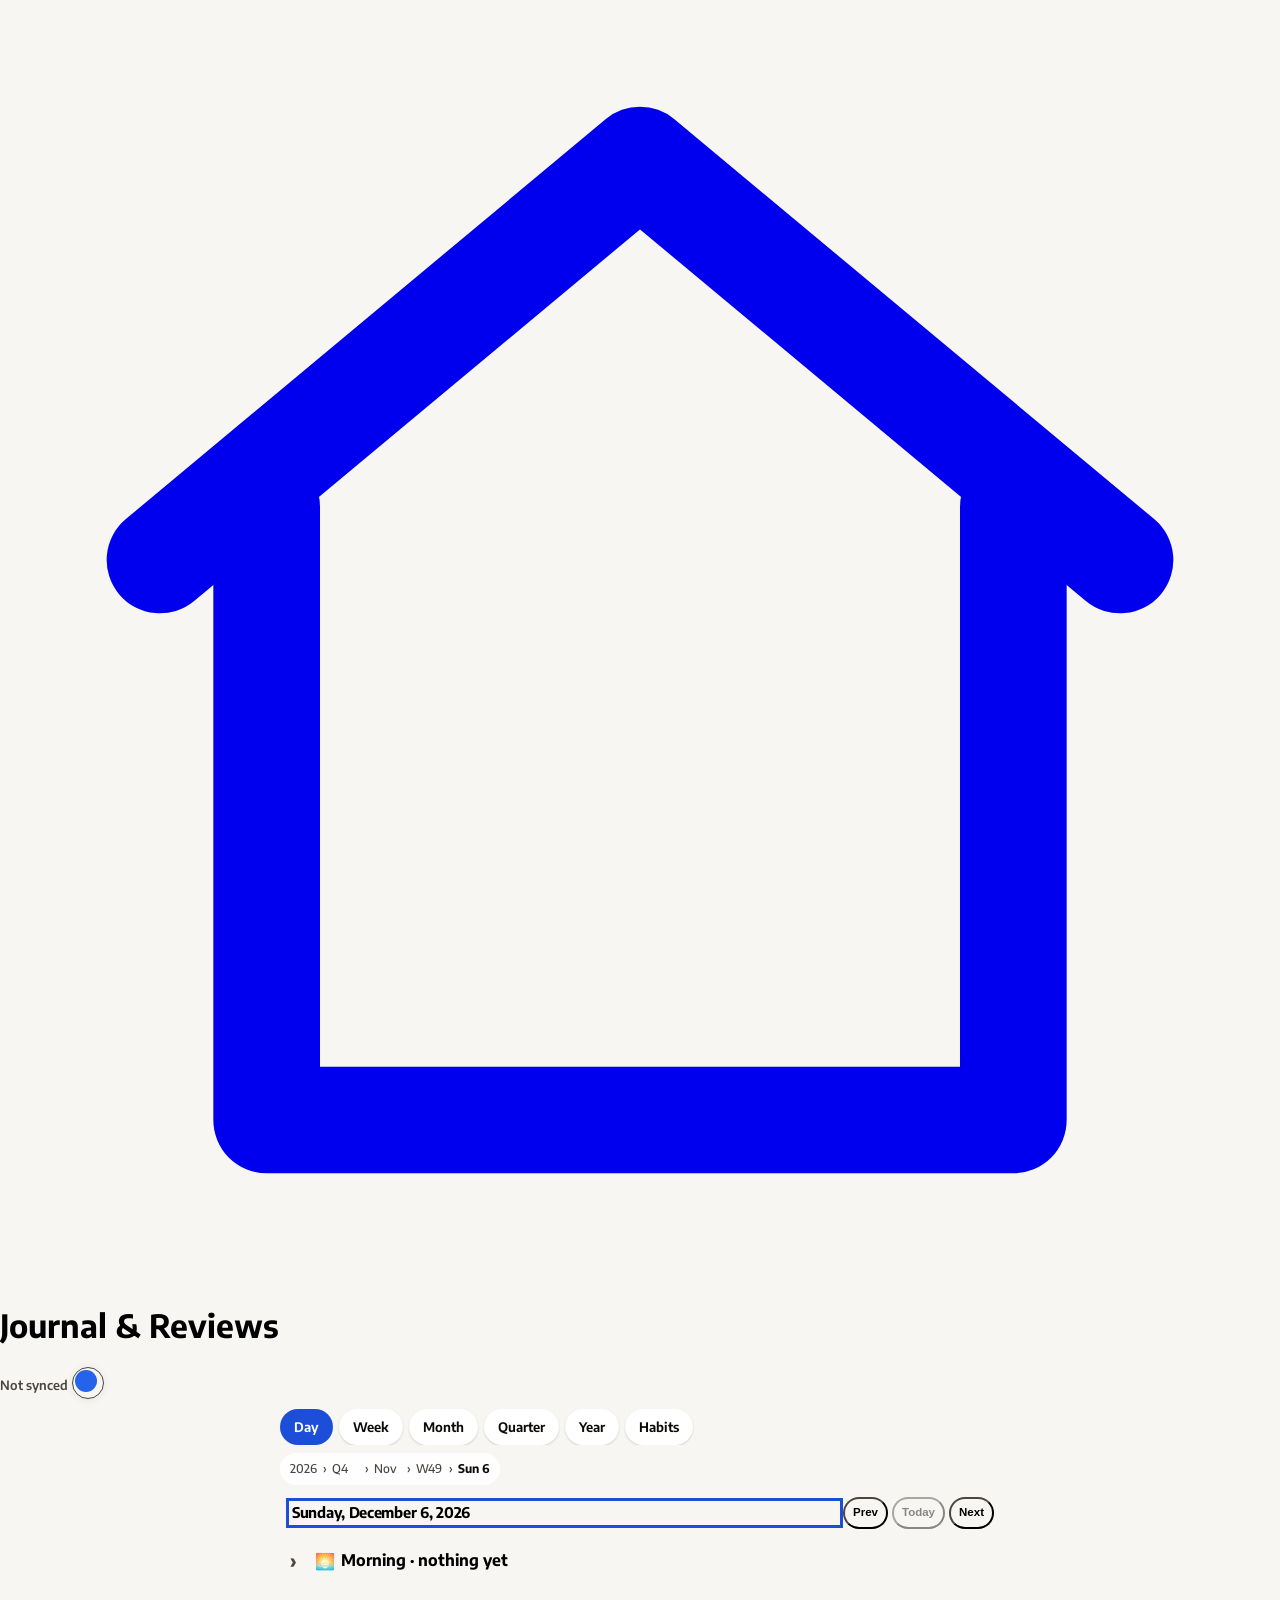
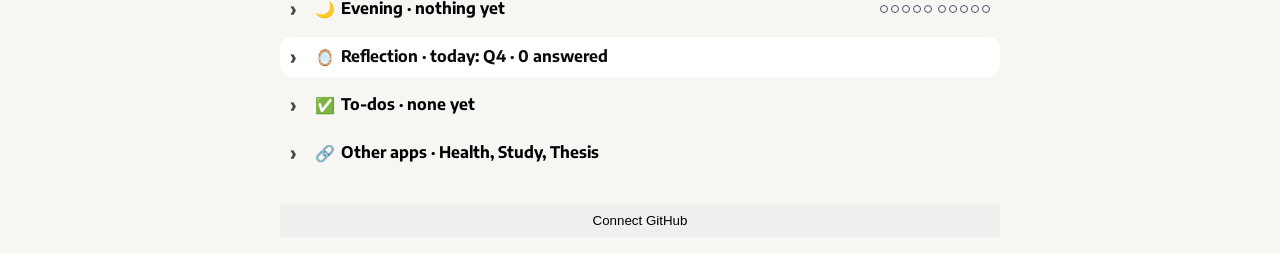
==== commit 35787eea: "next: turn the frame into slim pills and one date row Period tabs scroll as a 36px pill row, the bre" ====
--- a/next/index.html
+++ b/next/index.html
@@ -37,7 +37,7 @@
     <div class="period dx-card">
       <h2 id="period-heading" tabindex="-1"></h2>
       <div class="period-nav">
-        <button type="button" id="prev" class="dx-btn dx-btn--ghost">Previous</button>
+        <button type="button" id="prev" class="dx-btn dx-btn--ghost">Prev</button>
         <button type="button" id="today" class="dx-btn dx-btn--ghost">Today</button>
         <button type="button" id="next" class="dx-btn dx-btn--ghost">Next</button>
       </div>
--- a/next/css/base.css
+++ b/next/css/base.css
@@ -9,12 +9,43 @@
   --jn-line: #4b453f;
   --jn-text: var(--dx-text);
   --jn-muted: #4b453f;
+  --jn-pad: 10px;
+  --jn-gap: 8px;
+  --jn-row: 40px;
+  --jn-tap: 32px;
+  --jn-radius: 12px;
+  --jn-dot-on: #1d4ed8;
+  --jn-dot-off: #475569;
+  --jn-ok: #1d4ed8;
+  --jn-miss: #334155;
+  --jn-unknown: #334155;
+  --jn-error: #b91c1c;
+  --jn-s0: #1d4ed8;
+  --jn-s1: #0f766e;
+  --jn-s2: #6d28d9;
+  --jn-s3: #a16207;
+  --jn-s4: #334155;
+  --jn-s5: #0369a1;
+  --jn-s6: #4d7c0f;
 }
 
 html.dark {
   --jn-focus: #93c5fd;
   --jn-line: #d4d4d4;
   --jn-muted: #d4d4d4;
+  --jn-dot-on: #93c5fd;
+  --jn-dot-off: #cbd5e1;
+  --jn-ok: #93c5fd;
+  --jn-miss: #cbd5e1;
+  --jn-unknown: #cbd5e1;
+  --jn-error: #fca5a5;
+  --jn-s0: #93c5fd;
+  --jn-s1: #5eead4;
+  --jn-s2: #d8b4fe;
+  --jn-s3: #fcd34d;
+  --jn-s4: #cbd5e1;
+  --jn-s5: #7dd3fc;
+  --jn-s6: #bef264;
 }
 
 body.dx,
@@ -73,13 +104,17 @@
   color: var(--jn-muted);
 }
 
+#sync-label.is-error {
+  color: var(--jn-error);
+}
+
 .dx-header .dong-theme-toggle {
   position: static;
-  width: 44px;
-  height: 44px;
-  min-width: 44px;
-  min-height: 44px;
-  flex: 0 0 44px;
+  width: var(--jn-tap);
+  height: var(--jn-tap);
+  min-width: var(--jn-tap);
+  min-height: var(--jn-tap);
+  flex: 0 0 var(--jn-tap);
   border-color: var(--jn-line);
   color: var(--dx-text);
   background: var(--dx-card-solid);
@@ -101,103 +136,186 @@
   outline: none;
 }
 
-.dx-tabs {
-  flex-wrap: wrap;
-  overflow: visible;
+body.dx nav.dx-tabs {
+  display: flex;
+  flex-wrap: nowrap;
+  align-items: center;
+  gap: 6px;
   width: min(720px, calc(100% - 24px));
-  border-radius: 16px;
-  background: var(--dx-card-solid);
-  border-color: var(--jn-line);
-}
-
-.dx-tabs > a {
-  flex: 1 1 calc(33.33% - 4px);
-  min-width: 44px;
-  min-height: 44px;
-  white-space: normal;
-  background-color: #ffffff;
+  max-width: 100%;
+  height: 36px;
+  max-height: 36px;
+  margin: 10px auto 0;
+  padding: 0;
+  overflow-x: auto;
+  overflow-y: hidden;
+  background: transparent;
+  border: 0;
+  border-radius: 0;
+  box-shadow: none;
+  scrollbar-width: none;
+  -webkit-overflow-scrolling: touch;
+}
+
+body.dx nav.dx-tabs::-webkit-scrollbar,
+body.dx nav.crumbs ol::-webkit-scrollbar {
+  display: none;
+}
+
+body.dx nav.dx-tabs > a {
+  flex: 0 0 auto;
+  display: inline-flex;
+  align-items: center;
+  justify-content: center;
+  min-width: var(--jn-tap);
+  height: 36px;
+  min-height: 36px;
+  max-height: 36px;
+  padding: 0 14px;
+  border: 0;
+  border-radius: 999px;
+  background: #ffffff;
   color: #0d0b08;
-  text-decoration: underline;
-  text-underline-offset: 2px;
-}
-
-.dx-tabs > a[aria-current="page"] {
-  background-color: #ffffff;
-  color: #1d4ed8;
-  box-shadow: inset 0 0 0 2px #1d4ed8;
-}
-
-html.dark .dx-tabs {
-  background-color: #1f1f1f;
-  border-color: #d4d4d4;
-}
-
-html.dark .dx-tabs > a,
-html.dark .dx-tabs > a[aria-current="page"] {
-  background-color: #1f1f1f;
+  box-shadow: 0 1px 2px hsl(0 0% 0% / 0.16);
+  font-size: 0.82rem;
+  font-weight: 650;
+  letter-spacing: 0;
+  line-height: 1;
+  text-decoration: none;
+  white-space: nowrap;
+}
+
+body.dx nav.dx-tabs > a[aria-current="page"] {
+  background: #1d4ed8;
+  color: #ffffff;
+  box-shadow: none;
+}
+
+html.dark body.dx nav.dx-tabs {
+  background: transparent;
+  border: 0;
+}
+
+html.dark body.dx nav.dx-tabs > a {
+  background: #1f1f1f;
   color: #efeeec;
-}
-
-html.dark .dx-tabs > a[aria-current="page"] {
-  color: #93c5fd;
-  box-shadow: inset 0 0 0 2px #93c5fd;
-}
-
-.crumbs {
-  margin-top: 8px;
-  margin-bottom: 8px;
-  padding: 4px;
-  border: 1px solid var(--jn-line);
-  border-radius: 16px;
-}
-
-.crumbs ol {
+  box-shadow: none;
+  border: 1px solid #3f3f3f;
+}
+
+html.dark body.dx nav.dx-tabs > a[aria-current="page"] {
+  background: #60a5fa;
+  color: #0d0d0d;
+  border-color: #60a5fa;
+}
+
+body.dx nav.crumbs {
+  width: min(720px, calc(100% - 24px));
+  max-width: 100%;
+  margin: 8px auto;
+  padding: 0;
+  border: 0;
+  border-radius: 0;
+  background: transparent;
+  box-shadow: none;
+}
+
+body.dx nav.crumbs ol {
   display: flex;
-  flex-wrap: wrap;
-  align-items: center;
-  gap: 0;
+  flex-wrap: nowrap;
+  align-items: center;
+  width: max-content;
+  max-width: 100%;
+  height: 32px;
+  margin: 0;
+  padding: 0 8px;
   list-style: none;
+  overflow-x: auto;
+  overflow-y: hidden;
+  border-radius: 999px;
+  background: hsl(0 0% 100% / 0.94);
+  scrollbar-width: none;
+  -webkit-overflow-scrolling: touch;
+}
+
+body.dx nav.crumbs li {
+  display: flex;
+  flex: 0 0 auto;
+  align-items: center;
+  min-width: 0;
+  max-width: none;
+}
+
+body.dx nav.crumbs li + li::before {
+  content: "\203A";
+  padding: 0 3px;
+  color: var(--jn-muted);
+  font-size: 0.75rem;
+  font-weight: 500;
+}
+
+body.dx nav.crumbs a {
+  display: inline-flex;
+  align-items: center;
+  max-width: none;
+  min-width: var(--jn-tap);
+  min-height: var(--jn-tap);
+  height: var(--jn-tap);
+  padding: 0 2px;
+  background: transparent;
+  color: var(--jn-muted);
+  font-weight: 500;
+  font-size: 0.75rem;
+  line-height: 1;
+  white-space: nowrap;
+  text-decoration: none;
+}
+
+body.dx nav.crumbs a[aria-current="page"] {
+  color: #0d0b08;
+  font-weight: 700;
+}
+
+html.dark body.dx nav.crumbs {
+  background: transparent;
+  color: #d4d4d4;
+}
+
+html.dark body.dx nav.crumbs ol {
+  background: #1f1f1f;
+}
+
+html.dark body.dx nav.crumbs a,
+html.dark body.dx nav.crumbs a[aria-current="page"] {
+  background: transparent;
+  color: #d4d4d4;
+}
+
+html.dark body.dx nav.crumbs a[aria-current="page"] {
+  color: #efeeec;
+}
+
+.period {
+  display: flex;
+  flex-wrap: nowrap;
+  align-items: center;
+  gap: 6px;
+  margin: 0 0 var(--jn-gap);
+  padding: 4px 6px 4px 12px;
+  border-radius: var(--jn-radius);
+}
+
+#period-heading {
+  flex: 1 1 auto;
+  min-width: 0;
   margin: 0;
-  padding: 0;
-}
-
-.crumbs li {
-  display: flex;
-  align-items: center;
-  min-width: 0;
-  max-width: 100%;
-}
-
-.crumbs li + li::before {
-  content: "\203A";
-  padding: 0 4px;
-  color: var(--jn-muted);
+  font-size: 0.92rem;
   font-weight: 700;
-}
-
-.crumbs a {
-  display: inline-flex;
-  align-items: center;
-  max-width: 100%;
-  min-width: 44px;
-  min-height: 44px;
-  padding: 4px 6px;
-  color: var(--dx-accent);
-  font-weight: 700;
-  overflow-wrap: anywhere;
-  text-decoration: underline;
-  text-underline-offset: 2px;
-}
-
-.period {
-  margin: 8px 0 12px;
-}
-
-#period-heading {
-  margin: 0 0 8px;
-  font-size: 1.25rem;
-  line-height: 1.3;
-  overflow-wrap: anywhere;
+  letter-spacing: -0.02em;
+  line-height: 1.2;
+  white-space: nowrap;
+  overflow: hidden;
+  text-overflow: ellipsis;
 }
 
 #period-heading:focus {
@@ -207,26 +325,40 @@
 
 .period-nav {
   display: flex;
-  flex-wrap: wrap;
-  gap: 8px;
+  flex: 0 0 auto;
+  flex-wrap: nowrap;
+  align-items: center;
+  gap: 4px;
+  margin: 0;
 }
 
 .period-nav .dx-btn:disabled {
-  opacity: 0.5;
+  opacity: 0.45;
   cursor: default;
 }
 
 .period-nav .dx-btn {
-  flex: 1 1 30%;
-  max-width: 100%;
-  min-width: 44px;
-  min-height: 44px;
-  white-space: normal;
+  flex: 0 0 auto;
+  height: var(--jn-tap);
+  min-height: var(--jn-tap);
+  min-width: var(--jn-tap);
+  padding: 0 8px;
+  border-radius: 999px;
+  font-size: 0.72rem;
+  font-weight: 600;
+  line-height: 1;
+  white-space: nowrap;
+}
+
+body.dx nav.dx-tabs > a:focus-visible,
+body.dx nav.crumbs a:focus-visible,
+body.dx .period-nav .dx-btn:focus-visible {
+  outline-offset: -3px;
 }
 
 .dx-btn {
-  min-height: 44px;
-  min-width: 44px;
+  min-height: var(--jn-tap);
+  min-width: var(--jn-tap);
   border-color: transparent;
 }
 
@@ -256,9 +388,9 @@
   z-index: 80;
   display: inline-flex;
   align-items: center;
-  min-width: 44px;
-  min-height: 44px;
-  padding: 8px 12px;
+  min-width: var(--jn-tap);
+  min-height: var(--jn-tap);
+  padding: 4px 10px;
   border-radius: 10px;
   background: var(--dx-card-solid);
   color: var(--dx-text);
@@ -297,9 +429,14 @@
 }
 
 .fold {
-  margin: 0 0 10px;
-  padding: 8px 12px;
-  max-width: 100%;
+  margin: 0 0 var(--jn-gap);
+  padding: 0 var(--jn-pad);
+  max-width: 100%;
+  border-radius: var(--jn-radius);
+}
+
+.fold.is-open {
+  padding-bottom: var(--jn-pad);
 }
 
 .fold-heading {
@@ -307,22 +444,26 @@
   font-size: 1rem;
 }
 
-.fold-summary {
+body.dx .fold > .fold-bar > .fold-heading > .fold-summary {
   display: flex;
   align-items: center;
-  gap: 8px;
+  gap: 6px;
   width: 100%;
-  min-height: 44px;
+  min-height: var(--jn-row);
+  height: var(--jn-row);
+  max-height: var(--jn-row);
   margin: 0;
-  padding: 4px 0;
+  padding: 0;
   border: 0;
   background: none;
   color: inherit;
   font: inherit;
+  font-size: 0.95rem;
   text-align: left;
   cursor: pointer;
   font-weight: 700;
   line-height: 1.35;
+  white-space: nowrap;
 }
 
 .fold-summary::before {
@@ -344,6 +485,12 @@
   }
 }
 
+.fold-emoji {
+  flex: 0 0 auto;
+  font-size: 1rem;
+  line-height: 1;
+}
+
 .fold-line {
   min-width: 0;
   margin: 0;
@@ -391,23 +538,31 @@
   margin: 0 0 8px;
 }
 
+.todo {
+  align-items: center;
+  min-height: var(--jn-tap);
+}
+
+body.dx .todo input[type="checkbox"],
 .todo-check {
-  width: 44px;
-  height: 44px;
-  min-width: 44px;
-  min-height: 44px;
+  width: 24px;
+  height: 24px;
+  min-width: 24px;
+  min-height: 24px;
+  flex: 0 0 24px;
   margin: 0;
   accent-color: var(--dx-accent);
   border: 2px solid var(--jn-line);
-  border-radius: 8px;
-}
-
+  border-radius: 6px;
+}
+
+body.dx .todo textarea,
 .todo textarea {
   flex: 1 1 8rem;
   min-width: 0;
-  min-height: 44px;
+  min-height: var(--jn-tap);
   box-sizing: border-box;
-  padding: 10px 12px;
+  padding: 4px 8px;
   border: 2px solid var(--jn-line);
   border-radius: 10px;
   font: inherit;
@@ -423,12 +578,16 @@
   opacity: 1;
 }
 
+body.dx .todo .del,
+body.dx .info-btn,
+body.dx .undo-row button,
+body.dx .add-todo,
 .todo .del,
 .info-btn,
 .undo-row button,
 .add-todo {
-  min-width: 44px;
-  min-height: 44px;
+  min-width: var(--jn-tap);
+  min-height: var(--jn-tap);
 }
 
 .add-todo {
@@ -445,9 +604,9 @@
 }
 
 .year-status [role="radio"] {
-  min-width: 44px;
-  min-height: 44px;
-  padding: 8px 10px;
+  min-width: var(--jn-tap);
+  min-height: var(--jn-tap);
+  padding: 4px 10px;
   border: 2px solid var(--jn-line);
   border-radius: 999px;
   background: var(--dx-card-solid);
@@ -488,7 +647,6 @@
   align-items: center;
 }
 
-html.dark .crumbs,
 html.dark .dx-card,
 html.dark .todo textarea,
 html.dark .info-tip,
@@ -499,11 +657,6 @@
   color: #efeeec;
 }
 
-html.dark .crumbs a {
-  background-color: #1f1f1f;
-  color: #93c5fd;
-}
-
 html.dark .dx-btn {
   background-color: #60a5fa;
   color: #0d0d0d;
@@ -513,6 +666,72 @@
   background-color: #1f1f1f;
   color: #efeeec;
   border-color: #d4d4d4;
+}
+
+.jn-chip {
+  display: inline-flex;
+  align-items: center;
+  gap: 4px;
+  max-width: 100%;
+  height: 28px;
+  max-height: 28px;
+  padding: 0 8px;
+  border: 1px solid var(--jn-line);
+  border-radius: 999px;
+  background: var(--dx-card-solid);
+  color: var(--dx-text);
+  font-size: 0.8rem;
+  font-weight: 600;
+  line-height: 1;
+  white-space: nowrap;
+}
+
+.jn-chip-emoji {
+  flex: 0 0 auto;
+  font-size: 0.95rem;
+  line-height: 1;
+}
+
+.jn-dots {
+  display: inline-flex;
+  align-items: center;
+  gap: 3px;
+  flex: 0 0 auto;
+}
+
+.jn-dot {
+  box-sizing: border-box;
+  width: 8px;
+  height: 8px;
+  border: 1.5px solid var(--jn-dot-off);
+  border-radius: 50%;
+  background: transparent;
+}
+
+.jn-dot.on {
+  border-color: var(--jn-dot-on);
+  background: var(--jn-dot-on);
+}
+
+.is-error {
+  color: var(--jn-error);
+}
+
+.is-done {
+  color: var(--jn-ok);
+  border-color: var(--jn-ok);
+}
+
+.is-miss {
+  color: var(--jn-miss);
+  background: transparent;
+  border: 2px solid var(--jn-miss);
+}
+
+.is-unknown {
+  color: var(--jn-unknown);
+  background: transparent;
+  border: 2px dashed var(--jn-unknown);
 }
 
 @media (prefers-reduced-motion: reduce) {
--- a/next/css/day.css
+++ b/next/css/day.css
@@ -1,9 +1,10 @@
-/* Day view. Cards stay opaque so text stays readable over the shell art. */
+/* Day view. Compact cards: 40px fold rows, 8px gaps, 10px padding.
+   Text stays on the solid card colour so it stays readable over the shell art. */
 
 .day-view {
   display: flex;
   flex-direction: column;
-  gap: 12px;
+  gap: var(--jn-gap, 8px);
   width: 100%;
   max-width: 100%;
   min-width: 0;
@@ -24,6 +25,42 @@
   color: var(--dx-text);
 }
 
+.day-view .fold {
+  margin: 0;
+  padding: 0 var(--jn-pad, 10px);
+}
+
+.day-view .fold.is-open {
+  padding-bottom: 8px;
+}
+
+.day-view .fold-heading,
+.day-view .fold-bar {
+  margin: 0;
+}
+
+.day-view .fold-summary {
+  flex-wrap: nowrap;
+  gap: 6px;
+  min-height: var(--jn-row, 40px);
+  padding: 0;
+}
+
+.day-view .fold:not(.is-open) .fold-summary {
+  height: var(--jn-row, 40px);
+  max-height: var(--jn-row, 40px);
+}
+
+.day-view .fold-emoji {
+  flex: none;
+  font-size: 1rem;
+  line-height: 1;
+}
+
+.day-view .day-fold:not(.is-open) .fold-line {
+  flex: 1 1 auto;
+}
+
 .day-quote {
   margin: 0;
 }
@@ -31,20 +68,24 @@
 .day-quote blockquote {
   margin: 0;
   max-width: 100%;
-  font-size: 1.05rem;
-  line-height: 1.45;
+  font-size: 1rem;
+  line-height: 1.35;
   overflow-wrap: anywhere;
   word-break: break-word;
 }
 
 .day-fold-body {
   max-width: 100%;
-  padding-top: 8px;
+  padding-top: 2px;
 }
 
 .day-field {
-  margin: 0 0 12px;
-  max-width: 100%;
+  margin: 0 0 6px;
+  max-width: 100%;
+}
+
+.day-field:last-child {
+  margin-bottom: 0;
 }
 
 .day-label-row {
@@ -52,12 +93,15 @@
   flex-wrap: wrap;
   align-items: center;
   justify-content: space-between;
-  gap: 8px;
+  gap: 6px;
+  min-height: var(--jn-tap, 32px);
   max-width: 100%;
 }
 
 .day-label {
   margin: 0;
+  color: var(--jn-muted, #4b453f);
+  font-size: 0.85rem;
   font-weight: 600;
   line-height: 1.35;
 }
@@ -66,48 +110,37 @@
 .day-note,
 .day-missing,
 .day-list,
-.day-carry-text,
-.day-meter {
+.day-carry-text {
   max-width: 100%;
   overflow-wrap: anywhere;
   word-break: break-word;
 }
 
 .day-copy {
-  margin: 4px 0 0;
-  line-height: 1.45;
+  margin: 1px 0 0;
+  line-height: 1.35;
   white-space: pre-wrap;
 }
 
 .day-list {
-  margin: 4px 0 0;
+  margin: 1px 0 0;
   padding-left: 1.2rem;
 }
 
 .day-list li {
-  margin: 2px 0;
-  line-height: 1.4;
+  margin: 0;
+  line-height: 1.35;
+}
+
+.day-priorities li {
+  line-height: 1.35;
 }
 
 .day-note,
 .day-missing {
-  margin: 6px 0 0;
-  color: var(--dx-muted);
-  line-height: 1.4;
-}
-
-.day-meter {
-  display: flex;
-  align-items: center;
-  gap: 8px;
-  margin: 0 0 8px;
-  min-height: 44px;
-}
-
-.day-emoji {
-  flex: none;
-  font-size: 1.4rem;
-  line-height: 1;
+  margin: 4px 0 0;
+  color: var(--jn-muted, #4b453f);
+  line-height: 1.35;
 }
 
 .day-label-row .day-label {
@@ -124,96 +157,170 @@
   margin-top: 0;
 }
 
-.day-info .info-btn {
-  min-width: 44px;
-  min-height: 44px;
-  padding: 0 12px;
-  border: 1px solid var(--dx-border);
-  border-radius: 10px;
-  background: var(--dx-card-solid);
-  color: var(--dx-text);
-  font: 600 0.9rem/1 var(--dx-font, inherit);
+.day-view .info-btn {
+  width: 28px;
+  height: 28px;
+  min-width: 28px;
+  min-height: 28px;
+  padding: 0;
+  border: 1px solid var(--jn-line, var(--dx-border));
+  border-radius: 8px;
+  background: var(--dx-card-solid);
+  color: var(--dx-text);
+  font: 600 0.85rem/1 var(--dx-font, inherit);
+}
+
+.day-chips {
+  display: flex;
+  flex-wrap: wrap;
+  align-items: center;
+  gap: 6px;
+  margin: 0 0 6px;
+  max-width: 100%;
+}
+
+.day-view .jn-chip {
+  display: inline-flex;
+  align-items: center;
+  gap: 4px;
+  height: 28px;
+  max-height: 28px;
+  max-width: 100%;
+  padding: 0 8px;
+  border: 1px solid var(--jn-line, #4b453f);
+  border-radius: 999px;
+  background: var(--dx-card-solid, #fff);
+  color: var(--dx-text, #0d0b08);
+  font-size: 0.8rem;
+  font-weight: 600;
+  line-height: 1;
+  white-space: nowrap;
+}
+
+.day-view .jn-dots {
+  display: inline-flex;
+  align-items: center;
+  gap: 3px;
+  flex: none;
+}
+
+.day-view .jn-dot {
+  display: block;
+  width: 8px;
+  height: 8px;
+  min-width: 8px;
+  flex: none;
+  border: 1.5px solid var(--jn-dot-off, var(--jn-muted, #4b453f));
+  border-radius: 50%;
+  background: transparent;
+}
+
+.day-view .jn-dot.on {
+  border-color: var(--jn-dot-on, #1d4ed8);
+  background: var(--jn-dot-on, #1d4ed8);
+}
+
+.day-eve-dots {
+  display: inline-flex;
+  align-items: center;
+  gap: 6px;
+  flex: none;
+  margin-left: auto;
+}
+
+.day-fold.is-open .day-eve-dots {
+  display: none;
 }
 
 .day-view label {
   display: flex;
-  align-items: flex-start;
+  align-items: center;
   gap: 8px;
   max-width: 100%;
+  min-height: var(--jn-tap, 32px);
 }
 
 .day-view label span {
   flex: 1;
-  padding-top: 10px;
   overflow-wrap: anywhere;
   word-break: break-word;
-}
-
-.day-todo {
-  display: flex;
-  flex-direction: column;
-  align-items: stretch;
-  gap: 8px;
-  margin: 0 0 12px;
-  max-width: 100%;
 }
 
 .day-study,
 .day-add,
 .day-app,
-.day-view button,
+.day-view .add-todo,
+.day-view .del,
 .day-view a.dx-btn {
-  min-height: 44px;
-  min-width: 44px;
+  min-height: var(--jn-tap, 32px);
+  min-width: var(--jn-tap, 32px);
   max-width: 100%;
   white-space: normal;
 }
 
 .day-study {
-  margin-top: 6px;
+  display: inline-flex;
+  align-items: center;
+  margin: 0 0 4px;
+  padding: 4px 10px;
   background: var(--dx-card-solid);
   color: var(--dx-text);
   text-decoration: underline;
 }
 
 .day-yesterday {
-  margin-top: 12px;
+  margin-top: 8px;
 }
 
 .day-carry-list,
 .day-apps {
   list-style: none;
-  margin: 8px 0 0;
+  margin: 4px 0 0;
   padding: 0;
 }
 
 .day-carry {
   display: flex;
+  flex-direction: row;
+  align-items: center;
+  gap: 8px;
+  min-height: var(--jn-tap, 32px);
+  margin: 0 0 6px;
+}
+
+.day-carry-mark {
+  flex: none;
+  width: 1.25rem;
+  line-height: 1;
+  text-align: center;
+}
+
+.day-carry-text {
+  flex: 1 1 auto;
+  line-height: 1.35;
+}
+
+.day-add {
+  flex: none;
+  height: var(--jn-tap, 32px);
+  padding: 0 10px;
+  background: var(--dx-card-solid);
+  color: var(--dx-text);
+}
+
+.day-apps {
+  display: flex;
   flex-direction: column;
-  align-items: stretch;
-  gap: 6px;
-  margin: 0 0 10px;
-}
-
-.day-add {
-  width: 100%;
-  background: var(--dx-card-solid);
-  color: var(--dx-text);
-}
-
-.day-apps {
-  display: flex;
-  flex-direction: column;
-  gap: 8px;
+  gap: 6px;
 }
 
 .day-app {
   display: flex;
   align-items: center;
-  min-height: 44px;
-  padding: 8px 12px;
-  border: 1px solid var(--dx-border);
-  border-radius: 10px;
+  min-height: var(--jn-tap, 32px);
+  padding: 4px 10px;
+  border: 1px solid var(--jn-line, var(--dx-border));
+  border-radius: var(--jn-radius, 12px);
   background: var(--dx-card-solid);
   color: var(--dx-accent);
   font-weight: 600;
@@ -225,22 +332,23 @@
   display: block;
   width: 100%;
   max-width: 100%;
-  min-height: 44px;
-  padding: 8px 10px;
-  border: 1px solid var(--dx-border);
+  min-height: var(--jn-tap, 32px);
+  padding: 6px 8px;
+  border: 1px solid var(--jn-line, var(--dx-border));
   border-radius: 10px;
   background: var(--dx-card-solid);
   color: var(--dx-text);
   font: inherit;
-  line-height: 1.4;
+  line-height: 1.35;
 }
 
 .day-view input[type="checkbox"] {
-  width: 44px;
-  height: 44px;
-  min-width: 44px;
-  margin: 0;
-  flex: 0 0 44px;
+  width: 24px;
+  height: 24px;
+  min-width: 24px;
+  min-height: 24px;
+  margin: 4px 0;
+  flex: 0 0 24px;
   accent-color: var(--dx-accent);
 }
 
@@ -262,6 +370,17 @@
   clip: rect(0, 0, 0, 0);
   white-space: nowrap;
   border: 0;
+}
+
+.day-reflect {
+  margin: 0;
+  padding: 0;
+  min-width: 0;
+  max-width: 100%;
+}
+
+.day-view .day-reflect .fold {
+  margin: 0;
 }
 
 @media (prefers-reduced-motion: reduce) {
--- a/next/css/reflect.css
+++ b/next/css/reflect.css
@@ -4,9 +4,32 @@
   max-width: 100%;
   min-width: 0;
   box-sizing: border-box;
+  margin: 0 0 var(--jn-gap, 8px);
+  padding: 3px 10px;
   background-color: var(--dx-card-solid, #ffffff);
   color: var(--dx-text, #0d0b08);
   overflow-wrap: anywhere;
+}
+
+.reflect-fold > .fold-bar > .fold-heading {
+  margin: 0;
+  font-size: 1rem;
+  font-weight: 700;
+  line-height: 1;
+}
+
+.reflect-fold > .fold-bar .fold-summary {
+  min-height: var(--jn-row, 40px);
+  height: var(--jn-row, 40px);
+  padding: 0;
+  overflow: hidden;
+  line-height: 1.35;
+}
+
+.reflect-fold .fold-emoji {
+  flex: 0 0 auto;
+  font-size: 1rem;
+  line-height: 1;
 }
 
 .reflect-fold,
@@ -18,6 +41,17 @@
 html[data-theme="dark"] .reflect-fold {
   background-color: var(--dx-card-solid, #1f1f1f);
   color: var(--dx-text, #efeeec);
+}
+
+html.dark .reflect-kicker,
+html.dark .reflect-when,
+html.dark .reflect-note,
+html.dark .reflect-count,
+html[data-theme="dark"] .reflect-kicker,
+html[data-theme="dark"] .reflect-when,
+html[data-theme="dark"] .reflect-note,
+html[data-theme="dark"] .reflect-count {
+  color: var(--jn-muted, #d4d4d4);
 }
 
 .reflect-fold .reflect-fold {
@@ -35,7 +69,7 @@
 .reflect-when,
 .reflect-note,
 .reflect-count {
-  color: var(--dx-muted, #5c574f);
+  color: var(--jn-muted, #4b453f);
 }
 
 .reflect-kicker,
@@ -82,9 +116,9 @@
   display: block;
   width: 100%;
   max-width: 100%;
-  min-height: 88px;
+  min-height: 0;
   margin: 0;
-  padding: 10px 12px;
+  padding: 8px 10px;
   border: 2px solid var(--dx-muted, #5c574f);
   border-radius: 10px;
   background: var(--dx-card-solid, #ffffff);
@@ -111,9 +145,10 @@
 }
 
 .reflect-save {
-  min-width: 44px;
-  min-height: 44px;
-  padding: 0 16px;
+  min-width: var(--jn-tap, 32px);
+  min-height: var(--jn-tap, 32px);
+  height: var(--jn-tap, 32px);
+  padding: 0 12px;
   border: 2px solid var(--dx-accent, #1d4ed8);
   border-radius: 10px;
   background: var(--dx-accent, #1d4ed8);
--- a/next/css/period.css
+++ b/next/css/period.css
@@ -1,9 +1,13 @@
+/* Period views: compact cards, chips, dots, and the mood/energy chart. */
+
 .period-view {
-  --trend-mood: #0b3d91;
-  --trend-energy: #8a3b00;
+  --trend-mood: var(--jn-s0, #1d4ed8);
+  --trend-energy: var(--jn-s1, #0f766e);
+  --period-dot-on: var(--jn-dot-on, #1d4ed8);
+  --period-dot-off: var(--jn-dot-off, #334155);
   display: flex;
   flex-direction: column;
-  gap: 12px;
+  gap: var(--jn-gap, 8px);
   min-width: 0;
   max-width: 100%;
   color: var(--dx-text, #0d0b08);
@@ -11,14 +15,18 @@
 
 html.dark .period-view,
 [data-theme="dark"] .period-view {
-  --trend-mood: #9ec5ff;
-  --trend-energy: #ffb15a;
+  --trend-mood: var(--jn-s0, #93c5fd);
+  --trend-energy: var(--jn-s1, #5eead4);
+  --period-dot-on: var(--jn-dot-on, #93c5fd);
+  --period-dot-off: var(--jn-dot-off, #cbd5e1);
 }
 
 @media (prefers-color-scheme: dark) {
   :root:not([data-theme]):not([style*="color-scheme"]) .period-view {
-    --trend-mood: #9ec5ff;
-    --trend-energy: #ffb15a;
+    --trend-mood: var(--jn-s0, #93c5fd);
+    --trend-energy: var(--jn-s1, #5eead4);
+    --period-dot-on: var(--jn-dot-on, #93c5fd);
+    --period-dot-off: var(--jn-dot-off, #cbd5e1);
   }
 }
 
@@ -29,111 +37,137 @@
   min-width: 0;
 }
 
-.period-view .period-fold {
+.period-view .period-fold,
+.period-view .fold {
+  margin: 0;
+  padding: 3px 10px;
   background: var(--dx-card-solid, #ffffff);
   color: var(--dx-text, #0d0b08);
   max-width: 100%;
 }
 
-.period-view .period-fold > .fold-panel {
-  padding: 0 12px 12px;
-}
-
-.period-view h4 {
+.period-view .fold-summary {
+  min-height: var(--jn-row, 40px);
+  padding: 0;
+}
+
+.period-view .fold:not(.is-open) .fold-summary {
+  height: 40px;
+}
+
+.period-view .fold.is-open .fold-line {
+  white-space: normal;
+}
+
+.period-view .fold:not(.is-open) {
+  max-height: 48px;
+}
+
+.period-view .period-fold > .fold-panel,
+.period-view .fold-body {
+  padding: 4px 0 0;
+}
+
+.period-view .fold-emoji {
+  flex: none;
+  font-size: 1rem;
+  line-height: 1;
+}
+
+.period-view h4,
+.period-view .period-goal-name,
+.period-view .glance-checks-label {
   margin: 0;
-  font-size: 1rem;
-  line-height: 1.3;
+  font-size: 0.85rem;
+  font-weight: 600;
+  line-height: 1.35;
+  color: var(--jn-muted, #4b453f);
 }
 
 .period-view p,
 .period-view li {
-  margin: 0 0 8px;
-  line-height: 1.4;
+  margin: 0 0 6px;
+  font-size: 0.95rem;
+  line-height: 1.35;
 }
 
 .period-view .period-field {
-  margin-top: 12px;
+  margin-top: 6px;
 }
 
 .period-view .period-field-head {
   display: flex;
   flex-wrap: wrap;
   align-items: center;
-  gap: 8px;
-  margin-bottom: 4px;
+  gap: 6px;
+  min-height: 32px;
+  margin-bottom: 2px;
 }
 
 .period-view .period-merge {
-  margin-top: 4px;
+  margin-top: 2px;
 }
 
 .period-view .period-list,
 .period-view .period-readonly {
-  margin: 4px 0 0;
+  margin: 2px 0 0;
   padding-left: 1.2em;
 }
 
+.period-view .period-missing,
+.period-view .period-note {
+  color: var(--jn-muted, #4b453f);
+  font-size: 0.85rem;
+}
+
 .period-view a {
   color: var(--dx-text, #0d0b08);
   text-decoration: underline;
 }
 
-.period-view a.period-child,
+.period-view a.period-child {
+  display: flex;
+  align-items: center;
+  gap: 8px;
+  width: 100%;
+  max-width: 100%;
+  height: 36px;
+  min-height: 36px;
+  margin-top: 2px;
+  padding: 0 2px;
+  overflow: hidden;
+}
+
+.period-view .period-child-name {
+  flex: 1 1 auto;
+  min-width: 0;
+  overflow: hidden;
+  text-overflow: ellipsis;
+  white-space: nowrap;
+}
+
+.period-view .period-child-mood {
+  flex: none;
+  font-size: 0.85rem;
+  white-space: nowrap;
+}
+
 .period-view a.period-habit,
 .period-view a.period-app {
   display: flex;
   align-items: center;
   width: 100%;
-  min-height: 44px;
-  margin-top: 4px;
-  padding: 8px 10px;
-}
-
-.period-view button,
-.period-view label,
-.period-view input,
-.period-view textarea,
-.period-view select {
-  min-height: 44px;
-  min-width: 44px;
-}
-
-.period-view button:not(.fold-summary) {
-  padding: 8px 12px;
-  border: 1px solid var(--dx-border, #c8c4ba);
-  border-radius: 10px;
-  background: var(--dx-card-solid, #ffffff);
-  color: var(--dx-text, #0d0b08);
-  font: inherit;
-}
-
-.period-view textarea,
-.period-view input[type="text"] {
-  display: block;
-  width: 100%;
-  max-width: 100%;
-}
-
-.period-view label.period-check {
-  display: flex;
-  align-items: center;
-  gap: 8px;
-  width: 100%;
-  min-height: 44px;
-}
-
-.period-view input[type="checkbox"],
-.period-view input[type="radio"] {
-  width: 44px;
-  height: 44px;
-  flex: none;
-}
-
-.period-view [role="radiogroup"] {
-  display: flex;
-  flex-direction: column;
-  gap: 4px;
-  margin: 4px 0 12px;
+  min-height: var(--jn-tap, 32px);
+  margin-top: 2px;
+  padding: 4px 2px;
+}
+
+.period-view .info-btn {
+  width: 32px;
+  height: 32px;
+  min-width: 32px;
+  min-height: 32px;
+  padding: 0;
 }
 
 .period-view a:focus,
@@ -152,11 +186,91 @@
   outline-offset: 2px;
 }
 
+.period-view .glance-metrics,
+.period-view .glance-checks,
+.period-view .period-goal-row {
+  display: flex;
+  flex-wrap: wrap;
+  align-items: center;
+  gap: 6px 8px;
+  max-width: 100%;
+}
+
+.period-view .glance-metrics {
+  margin-top: 2px;
+}
+
+.period-view .glance-metric {
+  display: inline-flex;
+  align-items: center;
+  gap: 6px;
+  max-width: 100%;
+}
+
+.period-view .glance-exact {
+  font-size: 0.85rem;
+  font-weight: 600;
+  font-variant-numeric: tabular-nums;
+  line-height: 1.2;
+}
+
+.period-view .jn-chip {
+  display: inline-flex;
+  align-items: center;
+  gap: 4px;
+  max-width: 100%;
+  max-height: 28px;
+  padding: 2px 6px;
+  border: 1px solid var(--jn-line, #4b453f);
+  border-radius: 999px;
+  background: transparent;
+  color: var(--dx-text, #0d0b08);
+  font-size: 0.85rem;
+  font-weight: 600;
+  line-height: 1.2;
+}
+
+.period-view .jn-dots {
+  display: inline-flex;
+  flex-wrap: wrap;
+  align-items: center;
+  gap: 3px;
+  max-width: 100%;
+}
+
+.period-view .jn-chip .jn-dots {
+  flex-wrap: nowrap;
+}
+
+.period-view .jn-dot {
+  display: inline-block;
+  width: 8px;
+  height: 8px;
+  flex: none;
+  box-sizing: border-box;
+  border: 1.5px solid var(--period-dot-off);
+  border-radius: 50%;
+  background: transparent;
+}
+
+.period-view .jn-dot.on {
+  background: var(--period-dot-on);
+  border-color: var(--period-dot-on);
+}
+
+.period-view .period-goal-next {
+  flex: 1 1 8rem;
+  min-width: 0;
+  font-size: 0.95rem;
+  line-height: 1.35;
+}
+
 .trend-chart {
   display: block;
   width: 100%;
   height: auto;
   max-width: 100%;
+  margin-top: 6px;
 }
 
 .trend-grid {
@@ -196,8 +310,8 @@
 .trend-legend {
   display: flex;
   flex-wrap: wrap;
-  gap: 8px 16px;
-  margin: 8px 0;
+  gap: 4px 12px;
+  margin: 6px 0;
   padding: 0;
   list-style: none;
 }
@@ -206,8 +320,8 @@
   display: flex;
   align-items: center;
   gap: 8px;
-  min-height: 44px;
   margin: 0;
+  font-size: 0.85rem;
 }
 
 .trend-key {
@@ -216,6 +330,10 @@
   flex: none;
 }
 
+.period-table-fold {
+  margin-top: 8px;
+}
+
 .period-table {
   width: 100%;
   border-collapse: collapse;
@@ -224,18 +342,20 @@
 
 .period-table caption {
   caption-side: top;
-  margin: 0 0 8px;
+  margin: 0 0 6px;
   text-align: left;
+  font-size: 0.95rem;
   font-weight: 600;
   color: var(--dx-text, #0d0b08);
 }
 
 .period-table th,
 .period-table td {
-  padding: 8px 4px;
+  padding: 6px 4px;
   border-bottom: 1px solid var(--dx-border, #c8c4ba);
   text-align: left;
   vertical-align: top;
+  font-size: 0.85rem;
   color: var(--dx-text, #0d0b08);
 }
 
--- a/next/css/habits.css
+++ b/next/css/habits.css
@@ -1,4 +1,4 @@
-/* Habits view. Colours below meet 3:1 on the card in light and dark. No opacity dimming. */
+/* Habits view. Series colours come from --jn-s0…--jn-s6. No red or orange hues. */
 
 .habit-view {
   max-width: 100%;
@@ -6,12 +6,39 @@
   color: var(--dx-text);
 }
 
-.habit-view .habit-fold {
+.habit-view .habit-fold.fold {
   display: block;
   max-width: 100%;
   min-width: 0;
-  margin: 0 0 12px;
+  margin: 0 0 var(--jn-gap, 8px);
+  padding: 3px 10px;
   box-sizing: border-box;
+}
+
+.habit-view .habit-fold h3.fold-heading {
+  margin: 0;
+  font-size: 1rem;
+  font-weight: 700;
+  line-height: 1;
+}
+
+.habit-view .habit-fold .fold-summary {
+  min-height: var(--jn-row, 40px);
+  height: var(--jn-row, 40px);
+  padding: 0;
+  overflow: hidden;
+  line-height: 1.35;
+}
+
+.habit-view .fold-emoji {
+  flex: 0 0 auto;
+  font-size: 1rem;
+  line-height: 1;
+}
+
+.habit-view .fold-summary .fold-line {
+  flex: 1 1 auto;
+  min-width: 0;
 }
 
 .habit-view .habit-body {
@@ -29,19 +56,41 @@
 .habit-view .habit-note,
 .habit-view .heat-detail,
 .habit-view .trend-tip {
-  margin: 8px 0;
+  margin: 6px 0;
   overflow-wrap: anywhere;
   font-size: 0.9rem;
-  line-height: 1.4;
-  color: var(--dx-text);
+  line-height: 1.35;
+  color: var(--dx-text);
+}
+
+.habit-view .jn-dots {
+  display: inline-flex;
+  align-items: center;
+  gap: 3px;
+  flex: 0 0 auto;
+  margin-left: auto;
+}
+
+.habit-view .jn-dot {
+  width: 8px;
+  height: 8px;
+  box-sizing: border-box;
+  border-radius: 50%;
+  background: transparent;
+  box-shadow: inset 0 0 0 1.5px var(--jn-dot-off, #64748b);
+}
+
+.habit-view .jn-dot.on {
+  background: var(--jn-dot-on, #1d4ed8);
+  box-shadow: none;
 }
 
 .habit-view .rate-bar {
   display: block;
-  height: 10px;
+  height: 8px;
   width: 100%;
   max-width: 100%;
-  margin-top: 6px;
+  margin-top: 4px;
   border-radius: 999px;
   background: var(--dx-card-solid);
   box-shadow: inset 0 0 0 1px var(--dx-border);
@@ -56,48 +105,57 @@
 }
 
 .habit-view .habit-grid {
-  display: grid;
-  grid-template-columns: 1fr;
-  gap: 10px;
-  min-width: 0;
-}
-
-.habit-view .habit-tile {
+  display: flex;
+  flex-direction: column;
+  gap: 6px;
+  min-width: 0;
+}
+
+.habit-view .streak-row {
+  display: flex;
+  align-items: stretch;
+  gap: 6px;
   min-width: 0;
   max-width: 100%;
-  padding: 8px;
+  min-height: var(--jn-tap, 32px);
+}
+
+.habit-view .habit-open {
+  display: flex;
+  flex: 1 1 auto;
+  align-items: center;
+  gap: 6px;
+  width: auto;
+  min-width: 0;
+  min-height: var(--jn-tap, 32px);
+  margin: 0;
+  padding: 4px 8px;
   border: 1px solid var(--dx-border);
-  border-radius: 16px;
-  background: var(--dx-card-solid);
-}
-
-.habit-view .habit-tile.on {
-  box-shadow: inset 0 0 0 3px var(--dx-text);
-}
-
-.habit-view .habit-open {
-  display: flex;
-  flex-direction: column;
-  align-items: flex-start;
-  gap: 2px;
-  width: 100%;
-  min-height: 44px;
-  margin: 0;
-  padding: 8px;
-  border: 0;
-  background: transparent;
+  border-radius: var(--jn-radius, 12px);
+  background: var(--dx-card-solid);
   color: inherit;
   font: inherit;
+  font-size: 0.95rem;
+  line-height: 1.3;
   text-align: left;
   cursor: pointer;
   overflow-wrap: anywhere;
 }
 
-.habit-view .habit-emoji { font-size: 1.3rem; line-height: 1.2; }
-.habit-view .habit-label { font-weight: 700; overflow-wrap: anywhere; }
-.habit-view .habit-streak { font-size: 1.6rem; font-weight: 700; line-height: 1; }
-.habit-view .habit-streak-lbl,
-.habit-view .best { font-size: 0.85rem; }
+.habit-view .streak-row.on .habit-open {
+  box-shadow: inset 0 0 0 2px var(--dx-accent);
+}
+
+.habit-view .habit-emoji {
+  flex: 0 0 auto;
+  font-size: 1rem;
+  line-height: 1;
+}
+
+.habit-view .streak-text {
+  min-width: 0;
+  overflow-wrap: anywhere;
+}
 
 .habit-view .today-list {
   margin: 0;
@@ -110,40 +168,67 @@
   flex-wrap: wrap;
   align-items: center;
   gap: 4px 8px;
-  min-height: 44px;
+  min-height: var(--jn-tap, 32px);
   border-bottom: 1px solid var(--dx-border);
 }
 
 .habit-view .today-item:last-child { border-bottom: 0; }
-.habit-view .today-name { flex: 1 1 0; min-width: 0; overflow-wrap: anywhere; }
-.habit-view .today-item .today-pill { margin-top: 0; }
+
+.habit-view .today-name {
+  flex: 1 1 0;
+  min-width: 0;
+  overflow-wrap: anywhere;
+  font-size: 0.95rem;
+}
 
 .habit-view .today-pill {
   display: inline-flex;
   align-items: center;
-  min-height: 28px;
-  margin-top: 4px;
-  padding: 2px 8px;
+  min-height: 24px;
+  margin: 0;
+  padding: 0 8px;
   border-radius: 999px;
-  border: 1px solid var(--dx-border);
+  border: 2px solid var(--jn-miss, #334155);
+  background: var(--dx-card-solid);
+  color: var(--jn-miss, #334155);
   font-size: 0.8rem;
   font-weight: 700;
 }
 
-.habit-view .today-pill.done { background: var(--dx-accent); color: var(--dx-accent-fg); border-color: transparent; }
-.habit-view .today-pill.miss { background: var(--dx-card-solid); color: #9f1239; border-color: #9f1239; }
-.habit-view .today-pill.unknown,
-.habit-view .today-pill.none { background: var(--dx-card-solid); color: var(--dx-text); border-style: dashed; }
+.habit-view .today-pill.is-done {
+  background: var(--dx-accent, #1d4ed8);
+  color: var(--dx-accent-fg, #ffffff);
+  border-color: transparent;
+}
+
+.habit-view .today-pill.is-miss {
+  background: var(--dx-card-solid);
+  color: var(--jn-miss, #334155);
+  border-style: solid;
+  border-color: var(--jn-miss, #334155);
+}
+
+.habit-view .today-pill.is-unknown,
+.habit-view .today-pill.is-none {
+  background: transparent;
+  color: var(--jn-unknown, #334155);
+  border-style: dashed;
+  border-color: var(--jn-unknown, #64748b);
+}
 
 .habit-view .habit-health {
-  display: flex;
-  align-items: center;
-  width: 100%;
-  min-height: 44px;
+  display: inline-flex;
+  align-items: center;
+  justify-content: center;
+  flex: 0 0 auto;
+  min-width: var(--jn-tap, 32px);
+  min-height: var(--jn-tap, 32px);
   box-sizing: border-box;
-  padding: 8px;
+  padding: 0 8px;
+  border-radius: 10px;
   color: var(--dx-accent);
   font-weight: 700;
+  font-size: 0.85rem;
   overflow-wrap: anywhere;
   text-decoration: underline;
 }
@@ -154,7 +239,7 @@
   width: 0;
   min-width: 100%;
   max-width: 100%;
-  min-height: 44px;
+  min-height: var(--jn-tap, 32px);
   overflow-x: auto;
   overflow-y: hidden;
   box-sizing: border-box;
@@ -171,18 +256,20 @@
 .habit-view .trend-stop,
 .habit-view .rate-row {
   flex: 0 0 auto;
-  min-width: 44px;
-  min-height: 44px;
+  min-width: var(--jn-tap, 32px);
+  min-height: var(--jn-tap, 32px);
   box-sizing: border-box;
   border: 1px solid var(--dx-border);
   border-radius: 12px;
   background: var(--dx-card-solid);
   color: var(--dx-text);
   font: inherit;
+  font-size: 0.9rem;
   cursor: pointer;
 }
 
-.habit-view .habit-chip { padding: 8px 12px; border-radius: 999px; }
+.habit-view .habit-chip { padding: 4px 10px; border-radius: 999px; }
+
 .habit-view .habit-chip.on,
 .habit-view .rate-row.on,
 .habit-view .trend-stop[tabindex="0"] {
@@ -197,7 +284,7 @@
   flex-direction: column;
   justify-content: center;
   align-items: flex-start;
-  padding: 4px 8px;
+  padding: 2px 8px;
 }
 
 .habit-view .heat-scroll { padding-bottom: 6px; }
@@ -206,59 +293,64 @@
 .habit-view .heat-cols {
   display: grid;
   grid-auto-flow: column;
-  grid-auto-columns: 44px;
+  grid-auto-columns: 32px;
   gap: 4px;
   width: max-content;
 }
 
-.habit-view .heat-months { margin: 0 0 4px 36px; height: 18px; }
+.habit-view .heat-months { margin: 0 0 4px 36px; height: 16px; }
 
 .habit-view .heat-month {
   font-size: 0.7rem;
-  line-height: 18px;
+  line-height: 16px;
   color: var(--dx-text);
   white-space: nowrap;
 }
 
-.habit-view .heat-body { display: flex; gap: 4px; align-items: flex-start; width: max-content; }
+.habit-view .heat-body {
+  display: flex;
+  gap: 4px;
+  align-items: flex-start;
+  width: max-content;
+}
 
 .habit-view .heat-dow {
   display: grid;
-  grid-template-rows: repeat(7, 44px);
+  grid-template-rows: repeat(7, 32px);
   gap: 4px;
   width: 32px;
   flex: none;
   font-size: 0.68rem;
-  line-height: 44px;
+  line-height: 32px;
   color: var(--dx-text);
 }
 
 .habit-view .heat-col {
   display: grid;
-  grid-template-rows: repeat(7, 44px);
+  grid-template-rows: repeat(7, 32px);
   gap: 4px;
 }
 
 .habit-view .hcell {
   display: grid;
   place-items: center;
-  width: 44px;
-  height: 44px;
+  width: 32px;
+  height: 32px;
   padding: 0;
   border: 0;
   border-radius: 6px;
   box-sizing: border-box;
   background: var(--dx-card-solid);
   color: var(--dx-text);
-  font: 700 16px/1 var(--dx-font, sans-serif);
+  font: 700 14px/1 var(--dx-font, sans-serif);
 }
 
 .habit-view button.hcell { cursor: pointer; }
 
 .habit-view .hcell.sample {
-  width: 22px;
-  height: 22px;
-  font-size: 12px;
+  width: 16px;
+  height: 16px;
+  font-size: 11px;
 }
 
 .habit-view .hcell.none,
@@ -275,8 +367,8 @@
 
 .habit-view .hcell.miss {
   background: var(--dx-card-solid);
-  color: #9f1239;
-  box-shadow: inset 0 0 0 2px #9f1239;
+  color: var(--jn-miss, #334155);
+  box-shadow: inset 0 0 0 2px var(--jn-miss, #334155);
 }
 
 .habit-view .hcell.done {
@@ -295,7 +387,7 @@
   background-image: repeating-linear-gradient(135deg, transparent, transparent 6px, var(--dx-text) 6px, var(--dx-text) 8px);
 }
 
-.habit-view .hcell.today { outline: 3px solid var(--dx-text); outline-offset: -3px; }
+.habit-view .hcell.today { outline: 2px solid var(--dx-text); outline-offset: -2px; }
 
 .habit-view .heat-legend {
   display: flex;
@@ -327,74 +419,86 @@
 .habit-view .trend-habit.is-quiet.s5 { stroke-dasharray: 6 2 2 2; }
 .habit-view .trend-habit.is-quiet.s6 { stroke-dasharray: 3 3; }
 
-.habit-view .trend-habit.s0 { stroke: #1d4ed8; fill: none; }
-.habit-view .trend-habit.s1 { stroke: #166534; fill: none; }
-.habit-view .trend-habit.s2 { stroke: #9f1239; fill: none; }
-.habit-view .trend-habit.s3 { stroke: #6b21a8; fill: none; }
-.habit-view .trend-habit.s4 { stroke: #9a3412; fill: none; }
-.habit-view .trend-habit.s5 { stroke: #115e59; fill: none; }
-.habit-view .trend-habit.s6 { stroke: #1e3a8a; fill: none; }
+.habit-view .trend-habit.s0 { stroke: var(--jn-s0, #1d4ed8); }
+.habit-view .trend-habit.s1 { stroke: var(--jn-s1, #0f766e); }
+.habit-view .trend-habit.s2 { stroke: var(--jn-s2, #6d28d9); }
+.habit-view .trend-habit.s3 { stroke: var(--jn-s3, #a16207); }
+.habit-view .trend-habit.s4 { stroke: var(--jn-s4, #334155); }
+.habit-view .trend-habit.s5 { stroke: var(--jn-s5, #0369a1); }
+.habit-view .trend-habit.s6 { stroke: var(--jn-s6, #4d7c0f); }
+
 .habit-view .trend-dot.s0,
 .habit-view .rate-swatch.s0,
-.habit-view .rate-bar.s0 i { fill: #1d4ed8; background: #1d4ed8; }
+.habit-view .rate-bar.s0 i { fill: var(--jn-s0, #1d4ed8); background: var(--jn-s0, #1d4ed8); }
 .habit-view .trend-dot.s1,
 .habit-view .rate-swatch.s1,
-.habit-view .rate-bar.s1 i { fill: #166534; background: #166534; }
+.habit-view .rate-bar.s1 i { fill: var(--jn-s1, #0f766e); background: var(--jn-s1, #0f766e); }
 .habit-view .trend-dot.s2,
 .habit-view .rate-swatch.s2,
-.habit-view .rate-bar.s2 i { fill: #9f1239; background: #9f1239; }
+.habit-view .rate-bar.s2 i { fill: var(--jn-s2, #6d28d9); background: var(--jn-s2, #6d28d9); }
 .habit-view .trend-dot.s3,
 .habit-view .rate-swatch.s3,
-.habit-view .rate-bar.s3 i { fill: #6b21a8; background: #6b21a8; }
+.habit-view .rate-bar.s3 i { fill: var(--jn-s3, #a16207); background: var(--jn-s3, #a16207); }
 .habit-view .trend-dot.s4,
 .habit-view .rate-swatch.s4,
-.habit-view .rate-bar.s4 i { fill: #9a3412; background: #9a3412; }
+.habit-view .rate-bar.s4 i { fill: var(--jn-s4, #334155); background: var(--jn-s4, #334155); }
 .habit-view .trend-dot.s5,
 .habit-view .rate-swatch.s5,
-.habit-view .rate-bar.s5 i { fill: #115e59; background: #115e59; }
+.habit-view .rate-bar.s5 i { fill: var(--jn-s5, #0369a1); background: var(--jn-s5, #0369a1); }
 .habit-view .trend-dot.s6,
 .habit-view .rate-swatch.s6,
-.habit-view .rate-bar.s6 i { fill: #1e3a8a; background: #1e3a8a; }
+.habit-view .rate-bar.s6 i { fill: var(--jn-s6, #4d7c0f); background: var(--jn-s6, #4d7c0f); }
 .habit-view .trend-dot.overall,
 .habit-view .rate-swatch.overall { fill: var(--dx-accent); background: var(--dx-accent); }
 
-html.dark .habit-view .trend-habit.s0 { stroke: #93c5fd; }
-html.dark .habit-view .trend-habit.s1 { stroke: #86efac; }
-html.dark .habit-view .trend-habit.s2 { stroke: #fda4af; }
-html.dark .habit-view .trend-habit.s3 { stroke: #d8b4fe; }
-html.dark .habit-view .trend-habit.s4 { stroke: #fdba74; }
-html.dark .habit-view .trend-habit.s5 { stroke: #5eead4; }
-html.dark .habit-view .trend-habit.s6 { stroke: #f9a8d4; }
+html.dark .habit-view .trend-habit.s0 { stroke: var(--jn-s0, #93c5fd); }
+html.dark .habit-view .trend-habit.s1 { stroke: var(--jn-s1, #5eead4); }
+html.dark .habit-view .trend-habit.s2 { stroke: var(--jn-s2, #d8b4fe); }
+html.dark .habit-view .trend-habit.s3 { stroke: var(--jn-s3, #fcd34d); }
+html.dark .habit-view .trend-habit.s4 { stroke: var(--jn-s4, #cbd5e1); }
+html.dark .habit-view .trend-habit.s5 { stroke: var(--jn-s5, #7dd3fc); }
+html.dark .habit-view .trend-habit.s6 { stroke: var(--jn-s6, #bef264); }
 html.dark .habit-view .trend-dot.s0,
 html.dark .habit-view .rate-swatch.s0,
-html.dark .habit-view .rate-bar.s0 i { fill: #93c5fd; background: #93c5fd; }
+html.dark .habit-view .rate-bar.s0 i { fill: var(--jn-s0, #93c5fd); background: var(--jn-s0, #93c5fd); }
 html.dark .habit-view .trend-dot.s1,
 html.dark .habit-view .rate-swatch.s1,
-html.dark .habit-view .rate-bar.s1 i { fill: #86efac; background: #86efac; }
+html.dark .habit-view .rate-bar.s1 i { fill: var(--jn-s1, #5eead4); background: var(--jn-s1, #5eead4); }
 html.dark .habit-view .trend-dot.s2,
 html.dark .habit-view .rate-swatch.s2,
-html.dark .habit-view .rate-bar.s2 i { fill: #fda4af; background: #fda4af; }
+html.dark .habit-view .rate-bar.s2 i { fill: var(--jn-s2, #d8b4fe); background: var(--jn-s2, #d8b4fe); }
 html.dark .habit-view .trend-dot.s3,
 html.dark .habit-view .rate-swatch.s3,
-html.dark .habit-view .rate-bar.s3 i { fill: #d8b4fe; background: #d8b4fe; }
+html.dark .habit-view .rate-bar.s3 i { fill: var(--jn-s3, #fcd34d); background: var(--jn-s3, #fcd34d); }
 html.dark .habit-view .trend-dot.s4,
 html.dark .habit-view .rate-swatch.s4,
-html.dark .habit-view .rate-bar.s4 i { fill: #fdba74; background: #fdba74; }
+html.dark .habit-view .rate-bar.s4 i { fill: var(--jn-s4, #cbd5e1); background: var(--jn-s4, #cbd5e1); }
 html.dark .habit-view .trend-dot.s5,
 html.dark .habit-view .rate-swatch.s5,
-html.dark .habit-view .rate-bar.s5 i { fill: #5eead4; background: #5eead4; }
+html.dark .habit-view .rate-bar.s5 i { fill: var(--jn-s5, #7dd3fc); background: var(--jn-s5, #7dd3fc); }
 html.dark .habit-view .trend-dot.s6,
 html.dark .habit-view .rate-swatch.s6,
-html.dark .habit-view .rate-bar.s6 i { fill: #f9a8d4; background: #f9a8d4; }
+html.dark .habit-view .rate-bar.s6 i { fill: var(--jn-s6, #bef264); background: var(--jn-s6, #bef264); }
 html.dark .habit-view .hcell.done { background: #4ade80; color: #052e16; }
-html.dark .habit-view .hcell.miss { color: #fecdd3; box-shadow: inset 0 0 0 2px #fecdd3; }
-html.dark .habit-view .today-pill.miss { color: #fecdd3; border-color: #fecdd3; }
+html.dark .habit-view .hcell.miss,
+html.dark .habit-view .today-pill.is-miss {
+  color: var(--jn-miss, #cbd5e1);
+  border-color: var(--jn-miss, #cbd5e1);
+}
+html.dark .habit-view .hcell.miss { box-shadow: inset 0 0 0 2px var(--jn-miss, #cbd5e1); }
+html.dark .habit-view .today-pill.is-unknown,
+html.dark .habit-view .today-pill.is-none {
+  color: var(--jn-unknown, #cbd5e1);
+  border-color: var(--jn-unknown, #94a3b8);
+}
 html.dark .habit-view .hcell.lv0,
 html.dark .habit-view .hcell.lv1,
 html.dark .habit-view .hcell.lv2 { color: #0d0b08; }
-
-.habit-view .trend-head { margin: 4px 0 8px; overflow-wrap: anywhere; }
-.habit-view .trend-head b { font-size: 1.35rem; }
+html.dark .habit-view .jn-dot { box-shadow: inset 0 0 0 1.5px var(--jn-dot-off, #94a3b8); }
+html.dark .habit-view .jn-dot.on { background: var(--jn-dot-on, #93c5fd); box-shadow: none; }
+
+.habit-view .trend-head { margin: 4px 0 6px; overflow-wrap: anywhere; font-size: 0.95rem; }
+.habit-view .trend-head b { font-size: 1.05rem; font-weight: 700; }
 
 .habit-view .trend-x {
   display: grid;
@@ -417,7 +521,7 @@
   row-gap: 4px;
   align-items: center;
   width: 100%;
-  padding: 8px;
+  padding: 6px 8px;
   text-align: left;
 }
 
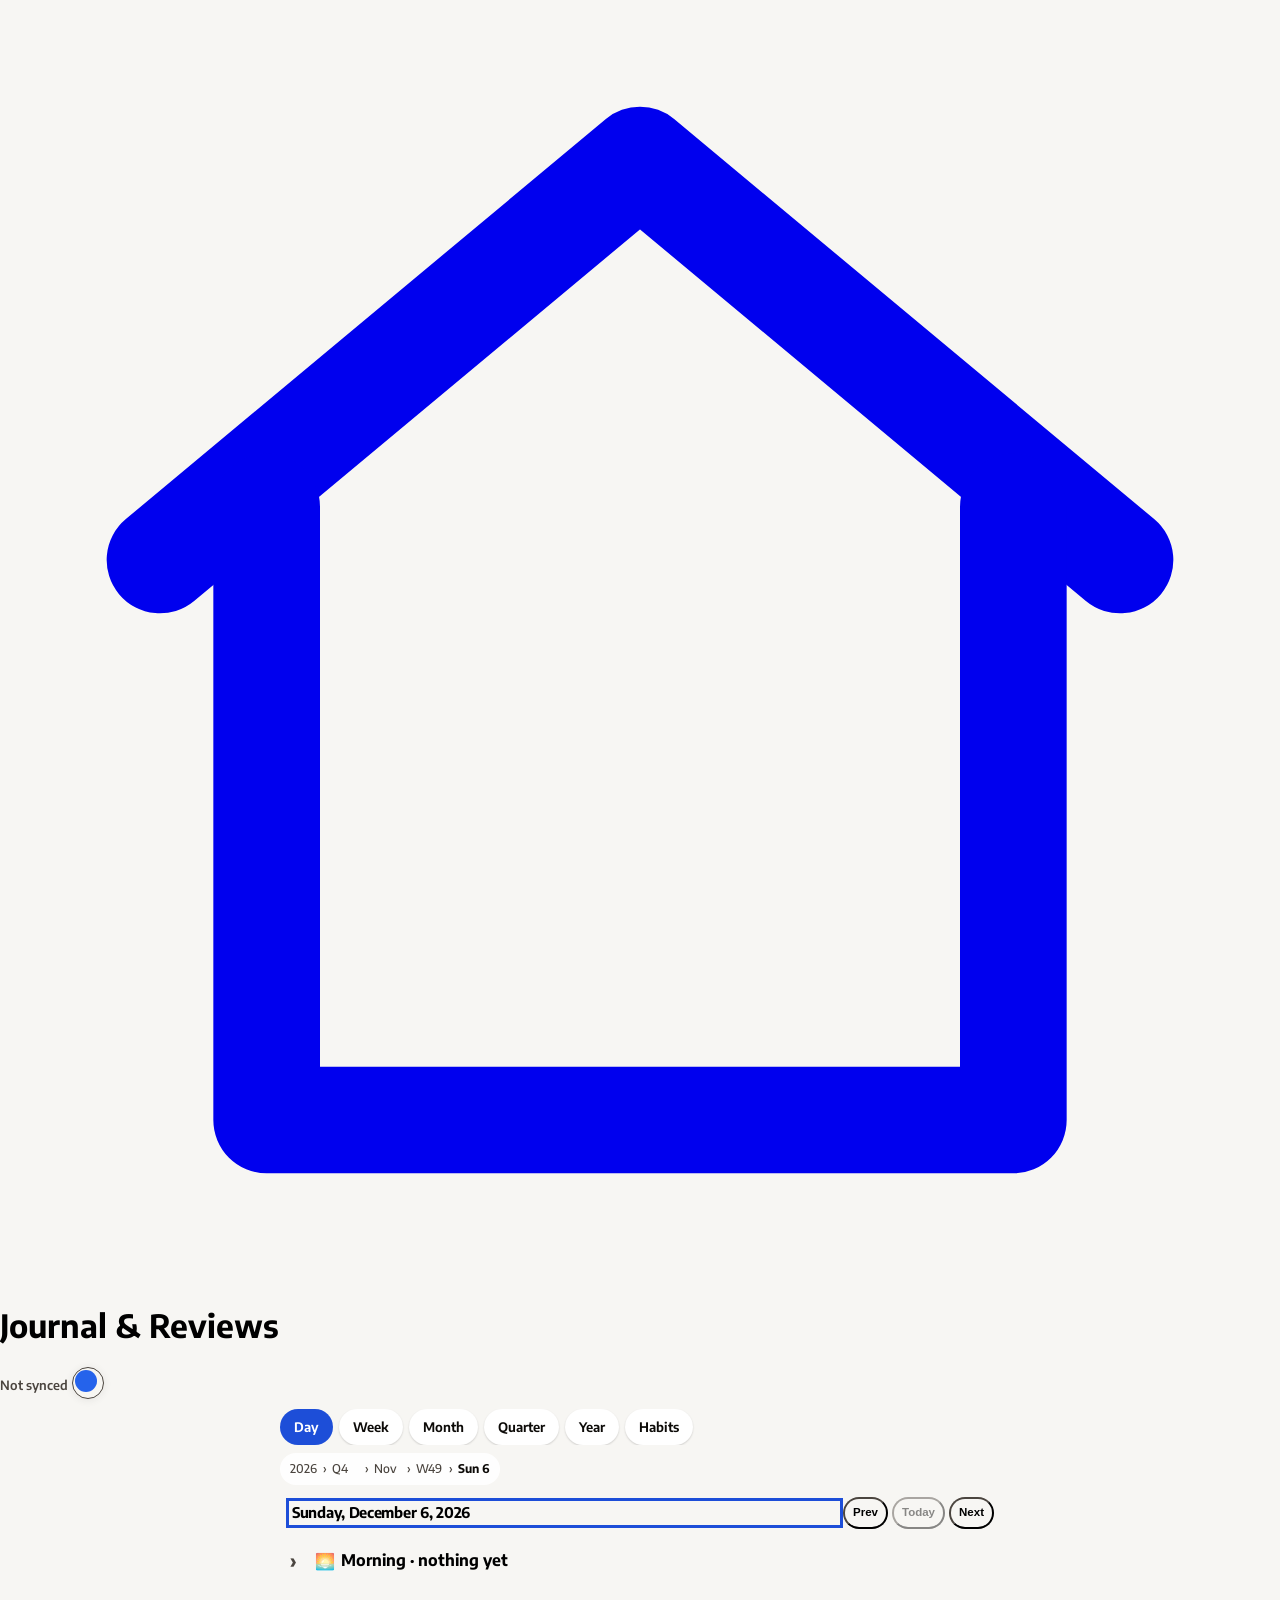
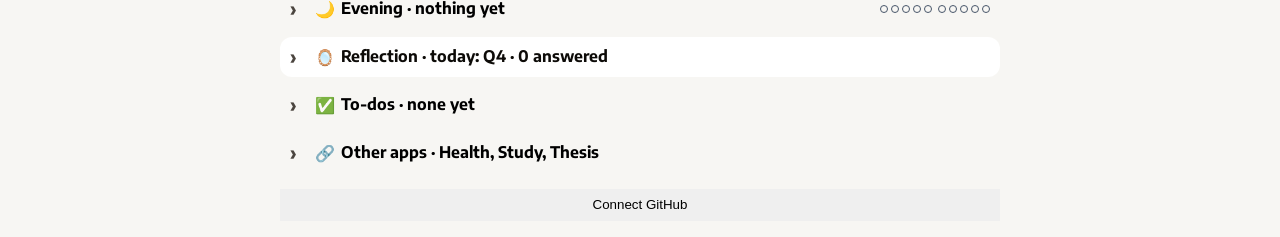
==== commit 5f9e43bf: "Merge pull request #29 from Dong-Xuyong/cursor/journal-cutover-2-354a Co-authored-by: Dong Xuyong <D" ====
--- a/next/index.html
+++ b/next/index.html
@@ -2,61 +2,13 @@
 <html lang="en">
 <head>
   <meta charset="utf-8" />
-  <meta name="viewport" content="width=device-width, initial-scale=1, viewport-fit=cover" />
-  <meta name="theme-color" content="#f6f4ef" />
-  <meta name="apple-mobile-web-app-capable" content="yes" />
-  <meta name="apple-mobile-web-app-title" content="Journal" />
+  <meta name="viewport" content="width=device-width, initial-scale=1" />
   <title>Journal & Reviews</title>
-  <link rel="icon" href="data:image/svg+xml,<svg xmlns='http://www.w3.org/2000/svg' viewBox='0 0 100 100'><text y='.9em' font-size='90'>📓</text></svg>" />
-  <link rel="stylesheet" href="https://fonts.googleapis.com/css2?family=Encode+Sans:wght@400;500;600;700&display=swap" />
-  <link rel="stylesheet" href="../dong-ui/theme.css" />
-  <link rel="stylesheet" href="/ui/shell.css" />
-  <link rel="stylesheet" href="css/base.css" />
-  <link rel="stylesheet" href="css/day.css" />
-  <link rel="stylesheet" href="css/reflect.css" />
-  <link rel="stylesheet" href="css/period.css" />
-  <link rel="stylesheet" href="css/habits.css" />
-  <link rel="manifest" href="manifest.webmanifest" />
-  <script src="../dong-ui/theme.js"></script>
+  <meta name="robots" content="noindex" />
+  <script>location.replace("../" + location.hash);</script>
+  <noscript><meta http-equiv="refresh" content="0; url=../" /></noscript>
 </head>
-<body class="dx">
-  <a class="skip-link" href="#main">Skip to content</a>
-  <header class="dx-header">
-    <a class="dx-home" href="/" aria-label="Home">
-      <svg viewBox="0 0 24 24" fill="none" stroke="currentColor" stroke-width="2" stroke-linecap="round" stroke-linejoin="round" aria-hidden="true"><path d="M3 10.5 12 3l9 7.5"/><path d="M5 9.5V21h14V9.5"/></svg>
-    </a>
-    <h1 class="dx-title">Journal &amp; Reviews</h1>
-    <div class="dx-actions">
-      <span id="sync-label" aria-live="polite"></span>
-      <button type="button" data-dong-theme-toggle aria-label="Toggle color theme"></button>
-    </div>
-  </header>
-  <nav id="tabs" class="dx-tabs" aria-label="Review period"></nav>
-  <nav id="crumbs" class="crumbs" aria-label="Breadcrumb"></nav>
-  <main id="main" tabindex="-1">
-    <div class="period dx-card">
-      <h2 id="period-heading" tabindex="-1"></h2>
-      <div class="period-nav">
-        <button type="button" id="prev" class="dx-btn dx-btn--ghost">Prev</button>
-        <button type="button" id="today" class="dx-btn dx-btn--ghost">Today</button>
-        <button type="button" id="next" class="dx-btn dx-btn--ghost">Next</button>
-      </div>
-    </div>
-    <div id="view"></div>
-  </main>
-  <footer id="connect">
-    <button type="button" id="btn-connect" class="dx-btn">Connect GitHub</button>
-  </footer>
-  <div id="announce" class="sr-only" aria-live="polite"></div>
-  <script src="js/data.js"></script>
-  <script src="js/ops.js"></script>
-  <script src="js/cites.js"></script>
-  <script src="js/ui.js"></script>
-  <script src="js/trends.js"></script>
-  <script src="js/views/reflect.js"></script>
-  <script src="js/views/day.js"></script>
-  <script src="js/views/period.js"></script>
-  <script src="js/views/habits.js"></script>
-  <script src="js/app.js"></script>
+<body>
+  <p><a href="../">The journal has moved. Open it here.</a></p>
 </body>
 </html>
